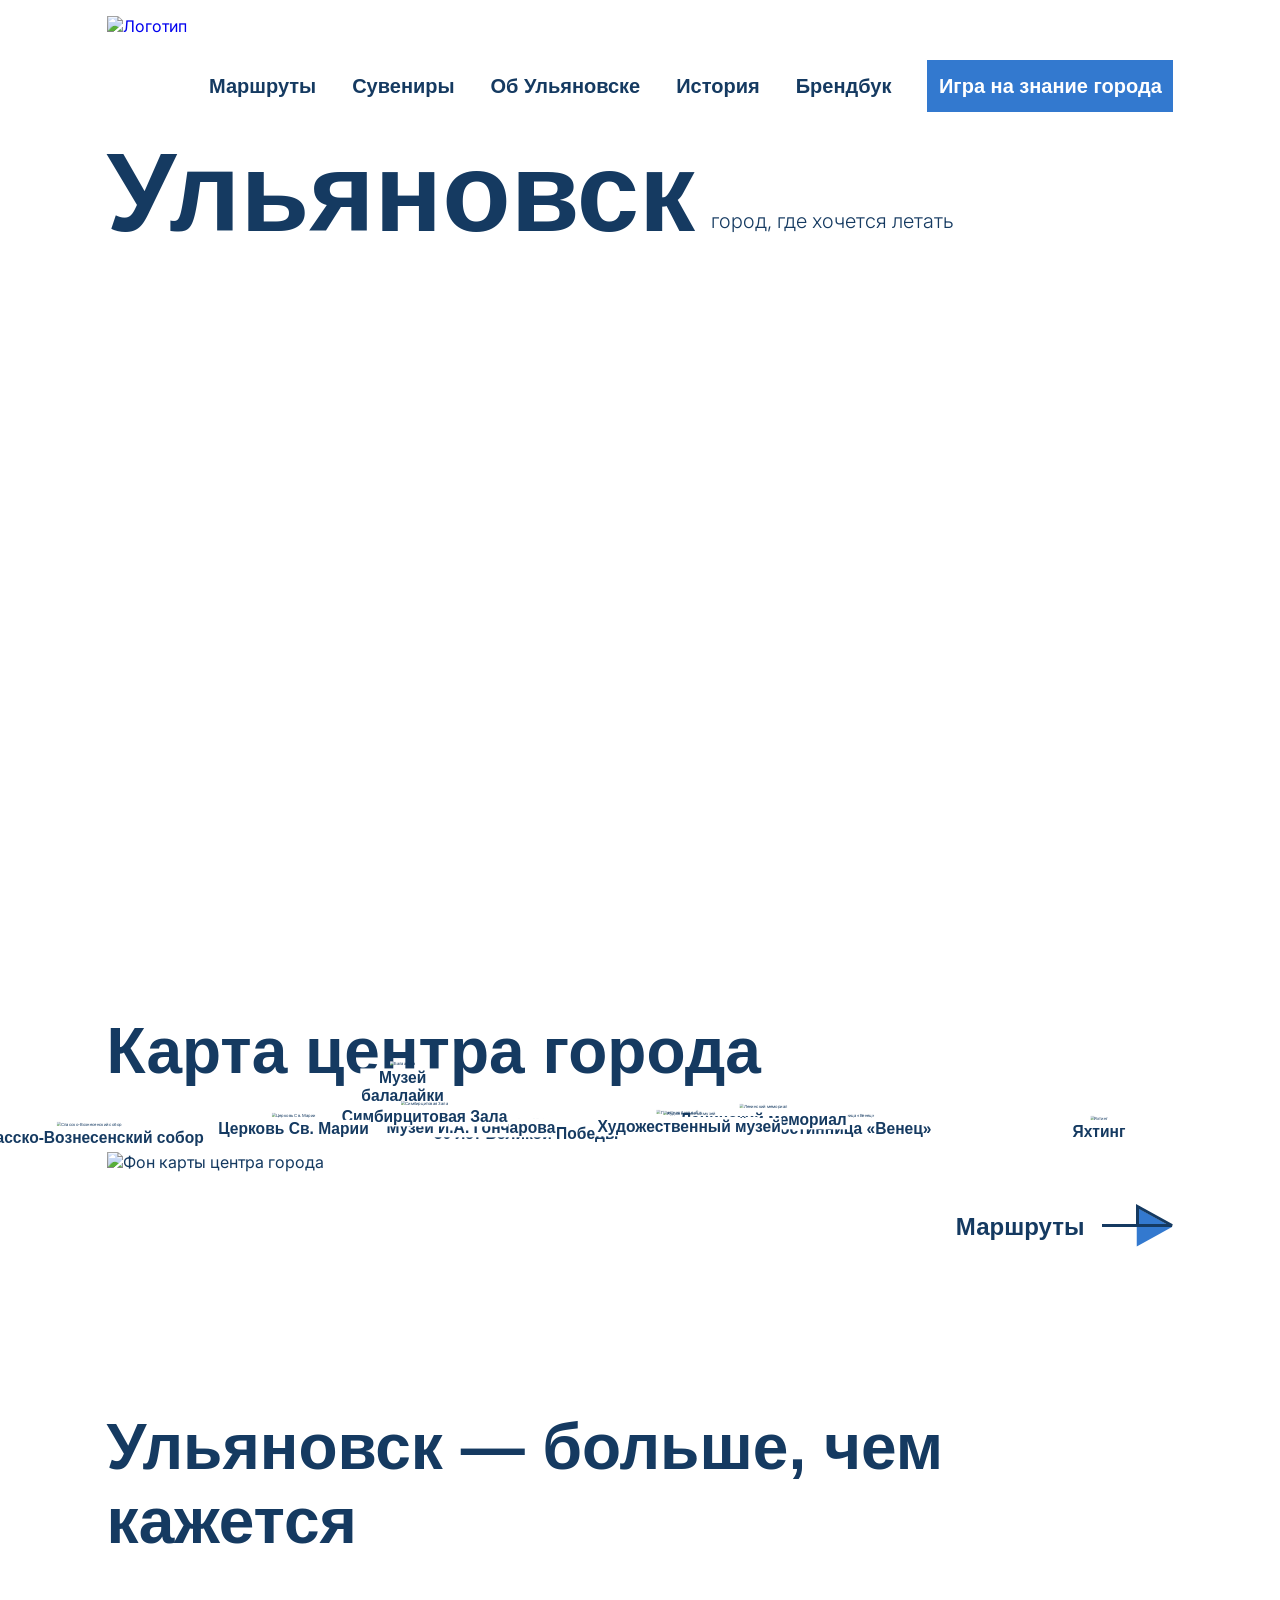
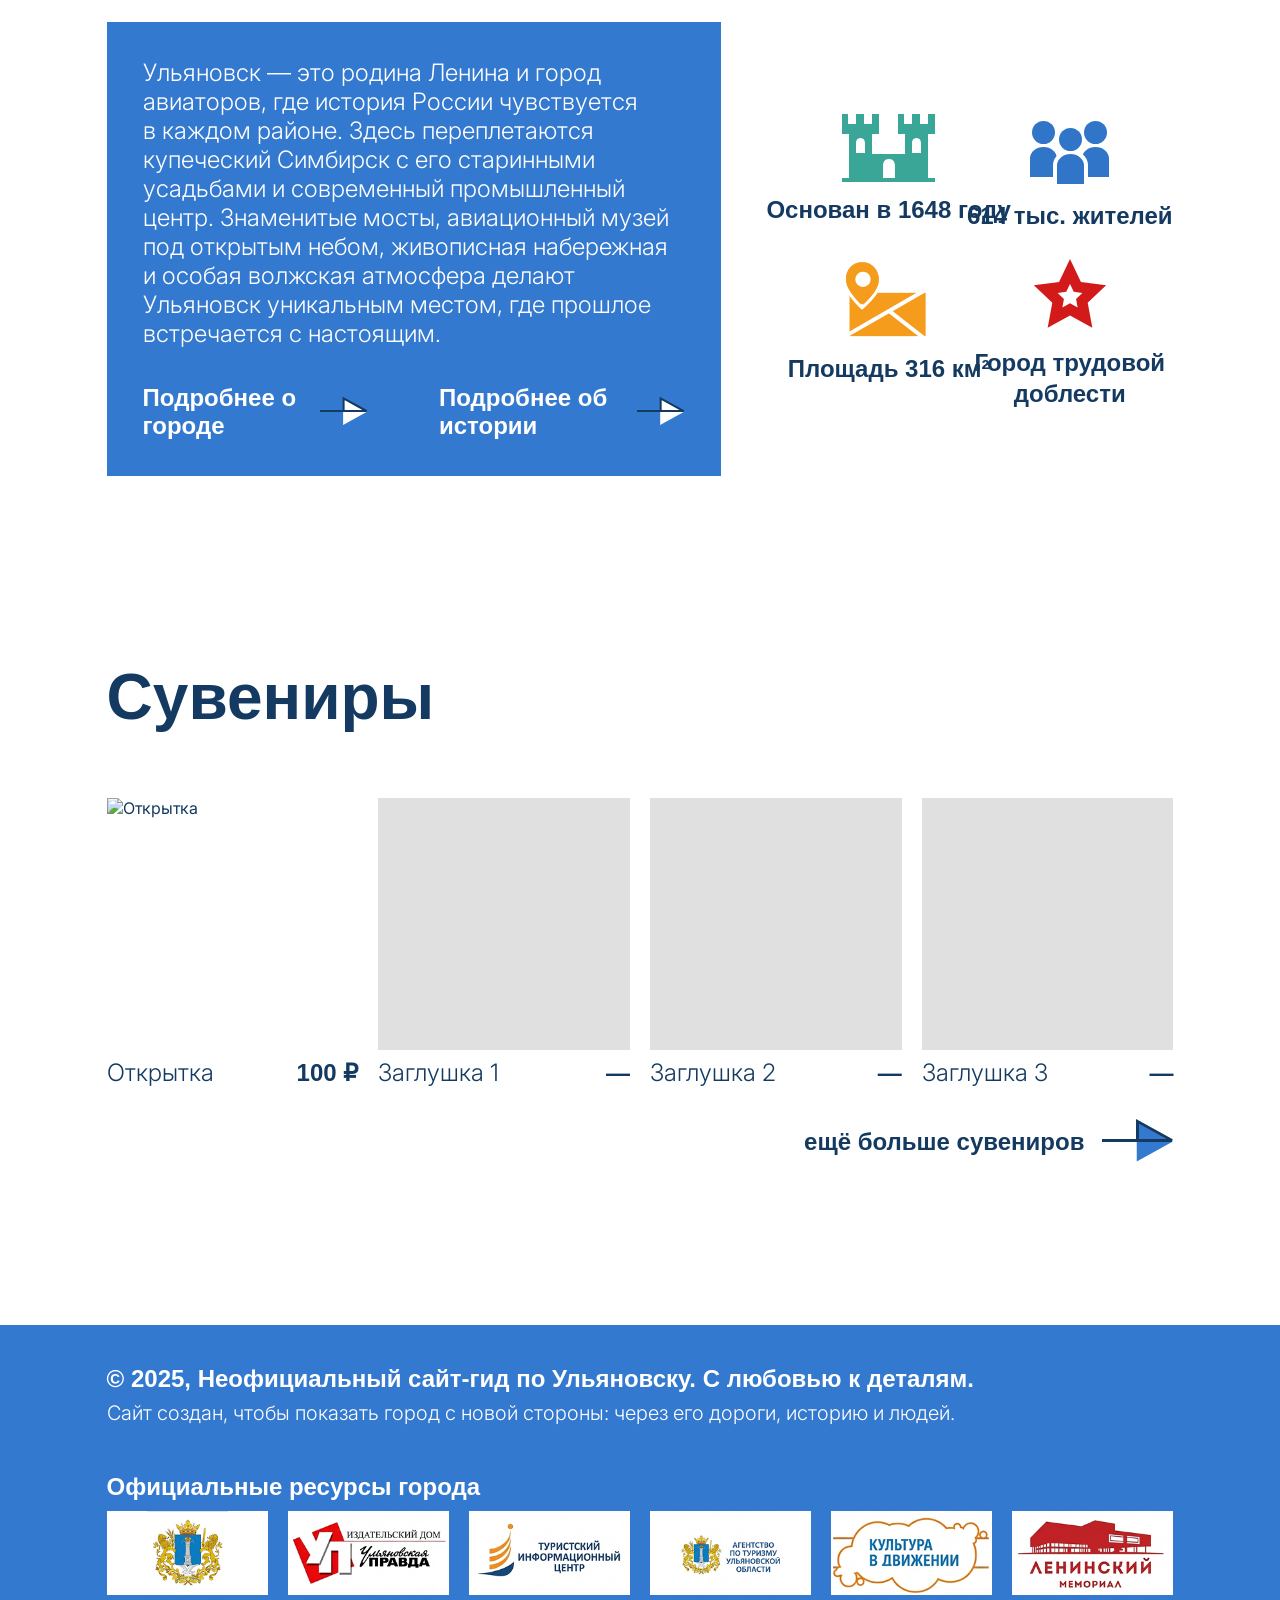
==== index.html @ 69ea7c58 "Добавлена страница истории: горизонтальный скролл блоков, таймлайн, эффект заголовка на фоне фото, р" ====
<!DOCTYPE html>
<html lang="ru">
<head>
    <meta charset="UTF-8">
    <meta name="viewport" content="width=device-width, initial-scale=1.0">
    <title>Сайт</title>
    <link rel="stylesheet" href="style.css">
    <link rel="stylesheet" href="index.css">
</head>
<body>
    <div class="container">
        <header class="header">
            <div class="logo">
                <a href="index.html">
                    <img src="img/Логотип2.svg" alt="Логотип" class="logo-img">
                </a>
            </div>
            <button class="burger" aria-label="Меню">
                <span></span>
                <span></span>
                <span></span>
            </button>
            <nav class="nav">
                <div class="nav-links">
                    <a href="#" class="nav-link">Маршруты</a>
                    <a href="#" class="nav-link">Сувениры</a>
                    <a href="#" class="nav-link">Об Ульяновске</a>
                    <a href="history.html" class="nav-link">История</a>
                    <a href="#" class="nav-link">Брендбук</a>
                </div>
                <a href="#" class="nav-link nav-link--cta">Игра на знание города</a>
            </nav>
            <div class="nav-overlay"></div>
        </header>

        <main class="main">
            <section class="hero">
                <div class="hero-header">
                    <h1 class="hero-title">Ульяновск</h1>
                    <p class="hero-subtitle">город, где хочется летать</p>
                </div>
                <div class="hero-video-wrapper">
                    <video class="hero-video hero-video--desktop" autoplay loop muted playsinline preload="auto">
                        <source src="img/анимашка в начале.mp4" type="video/mp4">
                    </video>
                    <video class="hero-video hero-video--mobile" autoplay loop muted playsinline preload="auto">
                        <source src="img/вертик_анимашка в начале для телефона.mp4" type="video/mp4">
                    </video>
                </div>
            </section>

            <section class="city-map">
                <h2 class="section-title">Карта центра города</h2>
                <div class="map-container">
                    <img src="img/карта/фон карты.png" alt="Фон карты центра города" class="map-bg">
                    <div class="map-markers">
                        <div class="map-marker map-marker--30-let-pobedy" data-marker="30 лет Великой Победы">
                            <img src="img/карта/30 лет Великой Победы.png" alt="30 лет Великой Победы" class="marker-icon">
                            <span class="marker-label">30 лет Великой Победы</span>
                            <div class="marker-popup">
                                <p class="marker-popup-text">Заглушка описания — 30 лет Великой Победы</p>
                            </div>
                        </div>
                        <div class="map-marker map-marker--balalaika" data-marker="балаалйка">
                            <img src="img/карта/балаалйка.png" alt="Балаалйка" class="marker-icon">
                            <span class="marker-label">Музей<br>балалайки</span>
                            <div class="marker-popup">
                                <p class="marker-popup-text">Заглушка описания — Балаалйка</p>
                            </div>
                        </div>
                        <div class="map-marker map-marker--yahjting" data-marker="Яхтинг">
                            <img src="img/карта/Яхтинг.png" alt="Яхтинг" class="marker-icon">
                            <span class="marker-label">Яхтинг</span>
                            <div class="marker-popup">
                                <p class="marker-popup-text">Заглушка описания — Яхтинг</p>
                            </div>
                        </div>
                        <div class="map-marker map-marker--venec" data-marker="Гостинница _Венец_">
                            <img src="img/карта/Гостинница _Венец_.png" alt="Гостинница «Венец»" class="marker-icon">
                            <span class="marker-label">Гостинница «Венец»</span>
                            <div class="marker-popup">
                                <p class="marker-popup-text">Заглушка описания — Гостинница «Венец»</p>
                            </div>
                        </div>
                        <div class="map-marker map-marker--lenin" data-marker="Ленинский мемориал">
                            <img src="img/карта/Ленинский мемориал.png" alt="Ленинский мемориал" class="marker-icon">
                            <span class="marker-label">Ленинский мемориал</span>
                            <div class="marker-popup">
                                <p class="marker-popup-text">Заглушка описания — Ленинский мемориал</p>
                            </div>
                        </div>
                        <div class="map-marker map-marker--goncharov" data-marker="Музей И.А. Гончарова">
                            <img src="img/карта/Музей И.А. Гончарова.png" alt="Музей И.А. Гончарова" class="marker-icon">
                            <span class="marker-label">Музей И.А. Гончарова</span>
                            <div class="marker-popup">
                                <p class="marker-popup-text">Заглушка описания — Музей И.А. Гончарова</p>
                            </div>
                        </div>
                        <div class="map-marker map-marker--bukva-yo" data-marker="Памятник букве «Ё»">
                            <img src="img/карта/Памятник букве Ё.png" alt="Памятник букве «Ё»" class="marker-icon">
                            <span class="marker-label">Памятник букве «Ё»</span>
                            <div class="marker-popup">
                                <p class="marker-popup-text">Заглушка описания — Памятник букве «Ё»</p>
                            </div>
                        </div>
                        <div class="map-marker map-marker--simbircit" data-marker="Симбирцитовая Зала">
                            <img src="img/карта/Симбирцитовая Зала.png" alt="Симбирцитовая Зала" class="marker-icon">
                            <span class="marker-label">Симбирцитовая Зала</span>
                            <div class="marker-popup">
                                <p class="marker-popup-text">Заглушка описания — Симбирцитовая Зала</p>
                            </div>
                        </div>
                        <div class="map-marker map-marker--sobor" data-marker="Спасско_Вознесенский собор">
                            <img src="img/карта/Спасско_Вознесенский собор.png" alt="Спасско-Вознесенский собор" class="marker-icon">
                            <span class="marker-label">Спасско-Вознесенский собор</span>
                            <div class="marker-popup">
                                <p class="marker-popup-text">Заглушка описания — Спасско-Вознесенский собор</p>
                            </div>
                        </div>
                        <div class="map-marker map-marker--art-museum" data-marker="Художественный музей">
                            <img src="img/карта/Художественный музей.png" alt="Художественный музей" class="marker-icon">
                            <span class="marker-label">Художественный музей</span>
                            <div class="marker-popup">
                                <p class="marker-popup-text">Заглушка описания — Художественный музей</p>
                            </div>
                        </div>
                        <div class="map-marker map-marker--church-mary" data-marker="Церковь Св. Марии">
                            <img src="img/карта/Церковь Св. Марии.png" alt="Церковь Св. Марии" class="marker-icon">
                            <span class="marker-label">Церковь Св. Марии</span>
                            <div class="marker-popup">
                                <p class="marker-popup-text">Заглушка описания — Церковь Св. Марии</p>
                            </div>
                        </div>
                    </div>
                </div>
                <div class="city-map-more">
                    <a href="#" class="city-map-more-btn">
                        <span>Маршруты</span>
                        <svg class="arrow-icon arrow-icon--blue" width="71" height="46" viewBox="0 0 71 46" fill="none" xmlns="http://www.w3.org/2000/svg">
                            <path class="arrow-fill" d="M70 23.0386L34.75 42.5241L34.75 3.553L70 23.0386Z"/>
                            <path class="arrow-stroke" d="M0 21.5386H35.5M35.5 21.5386H70L35.5 2.53857V21.5386Z" stroke-width="3"/>
                        </svg>
                    </a>
                </div>
            </section>

            <section class="about">
                <h2 class="section-title">Ульяновск — больше, чем кажется</h2>
                <!-- Мобильная статистика — перед плашкой, 4 колонки -->
                <div class="stat-mobile">
                    <div class="stat-mobile-item">
                        <img src="img/крепость.svg" alt="Крепость" class="stat-icon">
                        <span class="stat-text">Основан в&nbsp;1648 году</span>
                    </div>
                    <div class="stat-mobile-item">
                        <img src="img/площадь.svg" alt="Площадь" class="stat-icon">
                        <span class="stat-text">Площадь 316 км²</span>
                    </div>
                    <div class="stat-mobile-item">
                        <img src="img/жители.svg" alt="Жители" class="stat-icon">
                        <span class="stat-text">614 тыс. жителей</span>
                    </div>
                    <div class="stat-mobile-item">
                        <img src="img/звезда.svg" alt="Звезда" class="stat-icon">
                        <span class="stat-text">Город трудовой<br>доблести</span>
                    </div>
                </div>
                <div class="grid">
                    <div class="about-card">
                        <p class="about-text">Ульяновск — это родина Ленина и&nbsp;город авиаторов, где история России чувствуется в&nbsp;каждом районе. Здесь переплетаются купеческий Симбирск с&nbsp;его старинными усадьбами и&nbsp;современный промышленный центр. Знаменитые мосты, авиационный музей под&nbsp;открытым небом, живописная набережная и&nbsp;особая волжская атмосфера делают Ульяновск уникальным местом, где прошлое встречается с&nbsp;настоящим.</p>
                        <div class="about-buttons">
                            <div class="about-btn-wrapper">
                                <a href="#" class="about-btn">
                                    <span>Подробнее о городе</span>
                                    <svg class="arrow-icon" width="71" height="46" viewBox="0 0 71 46" fill="none" xmlns="http://www.w3.org/2000/svg">
                                        <path class="arrow-fill" d="M70 23.0386L34.75 42.5241L34.75 3.553L70 23.0386Z" fill="white"/>
                                        <path class="arrow-stroke" d="M0 21.5386H35.5M35.5 21.5386H70L35.5 2.53857V21.5386Z" stroke="#153A61" stroke-width="3"/>
                                    </svg>
                                </a>
                            </div>
                            <div class="about-btn-wrapper">
                                <a href="#" class="about-btn">
                                    <span>Подробнее об истории</span>
                                    <svg class="arrow-icon" width="71" height="46" viewBox="0 0 71 46" fill="none" xmlns="http://www.w3.org/2000/svg">
                                        <path class="arrow-fill" d="M70 23.0386L34.75 42.5241L34.75 3.553L70 23.0386Z" fill="white"/>
                                        <path class="arrow-stroke" d="M0 21.5386H35.5M35.5 21.5386H70L35.5 2.53857V21.5386Z" stroke="#153A61" stroke-width="3"/>
                                    </svg>
                                </a>
                            </div>
                        </div>
                    </div>
                    <div class="stat-group stat-group-9">
                        <div class="stat-item">
                            <img src="img/крепость.svg" alt="Крепость" class="stat-icon">
                            <span class="stat-text">Основан в&nbsp;1648 году</span>
                        </div>
                        <div class="stat-item">
                            <img src="img/площадь.svg" alt="Площадь" class="stat-icon">
                            <span class="stat-text">Площадь 316 км²</span>
                        </div>
                    </div>
                    <div class="stat-group stat-group-11">
                        <div class="stat-item">
                            <img src="img/жители.svg" alt="Жители" class="stat-icon">
                            <span class="stat-text">614 тыс. жителей</span>
                        </div>
                        <div class="stat-item">
                            <img src="img/звезда.svg" alt="Звезда" class="stat-icon">
                            <span class="stat-text">Город трудовой<br>доблести</span>
                        </div>
                    </div>
                </div>
            </section>

            <section class="souvenirs">
                <h2 class="section-title">Сувениры</h2>
                <div class="grid">
                    <div class="souvenir-item">
                        <div class="souvenir-img-wrapper">
                            <img src="img/сувениры/открытка.png" alt="Открытка" class="souvenir-img">
                        </div>
                        <div class="souvenir-info">
                            <span class="souvenir-name">Открытка</span>
                            <span class="souvenir-price">100 ₽</span>
                        </div>
                    </div>
                    <div class="souvenir-item souvenir-placeholder">
                        <div class="souvenir-img-wrapper">
                            <div class="souvenir-img-placeholder"></div>
                        </div>
                        <div class="souvenir-info">
                            <span class="souvenir-name">Заглушка 1</span>
                            <span class="souvenir-price">—</span>
                        </div>
                    </div>
                    <div class="souvenir-item souvenir-placeholder">
                        <div class="souvenir-img-wrapper">
                            <div class="souvenir-img-placeholder"></div>
                        </div>
                        <div class="souvenir-info">
                            <span class="souvenir-name">Заглушка 2</span>
                            <span class="souvenir-price">—</span>
                        </div>
                    </div>
                    <div class="souvenir-item souvenir-placeholder">
                        <div class="souvenir-img-wrapper">
                            <div class="souvenir-img-placeholder"></div>
                        </div>
                        <div class="souvenir-info">
                            <span class="souvenir-name">Заглушка 3</span>
                            <span class="souvenir-price">—</span>
                        </div>
                    </div>
                </div>
                <div class="souvenirs-more">
                    <a href="#" class="souvenirs-more-btn">
                        <span>ещё больше сувениров</span>
                        <svg class="arrow-icon arrow-icon--blue" width="71" height="46" viewBox="0 0 71 46" fill="none" xmlns="http://www.w3.org/2000/svg">
                            <path class="arrow-fill" d="M70 23.0386L34.75 42.5241L34.75 3.553L70 23.0386Z"/>
                            <path class="arrow-stroke" d="M0 21.5386H35.5M35.5 21.5386H70L35.5 2.53857V21.5386Z" stroke-width="3"/>
                        </svg>
                    </a>
                </div>
            </section>
        </main>
    </div>

    <footer class="footer">
        <div class="container">
            <div class="footer-content">
                <p class="footer-copyright">© 2025,&nbsp;Неофициальный сайт-гид по&nbsp;Ульяновску. С&nbsp;любовью к&nbsp;деталям.</p>
                <p class="footer-description">Сайт создан, чтобы показать город с&nbsp;новой стороны: через его дороги, историю и&nbsp;людей.</p>
                <h3 class="footer-resources-title">Официальные ресурсы города</h3>
                <div class="footer-resources">
                    <div class="footer-resources-track">
                        <div class="footer-resource"><img src="img/ресурсы/Rectangle 241.png" alt="Ресурс 1"></div>
                        <div class="footer-resource"><img src="img/ресурсы/Rectangle 242.png" alt="Ресурс 2"></div>
                        <div class="footer-resource"><img src="img/ресурсы/Rectangle 243.png" alt="Ресурс 3"></div>
                        <div class="footer-resource"><img src="img/ресурсы/Rectangle 244.png" alt="Ресурс 4"></div>
                        <div class="footer-resource"><img src="img/ресурсы/Rectangle 245.png" alt="Ресурс 5"></div>
                        <div class="footer-resource"><img src="img/ресурсы/Rectangle 246.png" alt="Ресурс 6"></div>
                        <!-- Дубликаты для бесшовной петли -->
                        <div class="footer-resource"><img src="img/ресурсы/Rectangle 241.png" alt="Ресурс 1"></div>
                        <div class="footer-resource"><img src="img/ресурсы/Rectangle 242.png" alt="Ресурс 2"></div>
                        <div class="footer-resource"><img src="img/ресурсы/Rectangle 243.png" alt="Ресурс 3"></div>
                        <div class="footer-resource"><img src="img/ресурсы/Rectangle 244.png" alt="Ресурс 4"></div>
                        <div class="footer-resource"><img src="img/ресурсы/Rectangle 245.png" alt="Ресурс 5"></div>
                        <div class="footer-resource"><img src="img/ресурсы/Rectangle 246.png" alt="Ресурс 6"></div>
                    </div>
                </div>
            </div>
        </div>
    </footer>
    <script src="script.js"></script>
</div>
</body>
</html>
---- style.css ----
/* ===== ШРИФТЫ ===== */
@import url('https://fonts.googleapis.com/css2?family=Inter:wght@300;700&display=swap');

@font-face {
    font-family: 'Arsenal SC';
    src: url('fonts/ArsenalSC-Bold.woff2') format('woff2');
    font-weight: bold;
    font-style: normal;
}

/* ===== ЦВЕТА ===== */
:root {
    --color-text-primary: #153A61;
    --color-cta-bg: #3379CF;
    --color-cta-hover: #F59C1C;
}

/* ===== СБРОС И БАЗОВЫЕ СТИЛИ ===== */
* {
    margin: 0;
    padding: 0;
    box-sizing: border-box;
}

html {
    font-size: 16px;
}

body {
    font-family: 'Inter', sans-serif;
    background-color: #ffffff;
    color: var(--color-text-primary);
}

/* ===== МОДУЛЬНАЯ СЕТКА 1920px ===== */
.container {
    max-width: 1920px;
    margin: 0 auto;
    padding: 0 8.33vw;
}

/* Grid для 12 колонок */
.grid {
    display: grid;
    grid-template-columns: repeat(12, minmax(0, 1fr));
    gap: 1.25rem; /* 20px */
}

/* ===== ТИПОГРАФИКА ===== */

/* Заголовок героя: Arsenal SC Bold 128px = 8rem */
.hero-title {
    font-family: 'Arsenal SC', sans-serif;
    font-weight: bold;
    font-size: 8rem;
    line-height: auto;
}

/* Подзаголовок: Текст 2 — Inter Light 20px = 1.25rem */
.hero-subtitle {
    font-family: 'Inter', sans-serif;
    font-weight: 300;
    font-size: 1.25rem;
    line-height: auto;
    position: relative;
    top: -1.5rem;
}

/* Выделение в тексте 2: Arsenal SC Bold 20px = 1.25rem */
.highlight-2 {
    font-family: 'Arsenal SC', sans-serif;
    font-weight: bold;
    font-size: 1.25rem;
}

/* ===== ХЕДЕР ===== */
.header {
    display: flex;
    justify-content: space-between;
    align-items: flex-end;
    padding-top: 1rem;
    padding-bottom: 1rem;
    position: fixed;
    top: 0;
    left: 8.33vw;
    right: 8.33vw;
    background-color: #ffffff;
    z-index: 1000;
    transition: transform 0.4s ease;
}

.header.scrolled {
    transform: translateY(-3rem); /* при скролле — хедер подтягивается вверх */
}

.logo {
    align-self: flex-end;
    overflow: hidden;
}

.logo a {
    display: block;
    text-decoration: none;
}

.logo-img {
    height: 6rem; /* 96px */
    width: auto;
    display: block;
    transition: all 0.4s ease;
    /* Показываем весь логотип целиком */
    clip-path: inset(0 0 0 0);
    transform: translateX(0);
}

/* Скролнутое состояние — обрезаем знак (левые ~28%), текст сдвигаем влево */
.logo.scrolled .logo-img {
    clip-path: inset(0 0 0 28%);
    transform: translateX(-3.8rem); /* сдвигаем текст влево на место знака (~60px) */
    height: 6rem; /* фиксируем высоту */
}

.nav {
    display: flex;
    align-items: center;
    gap: 2.25rem;
}

.nav-links {
    display: flex;
    align-items: center;
    gap: 2.25rem;
}

.nav-link {
    font-family: 'Arsenal SC', sans-serif;
    font-weight: bold;
    font-size: 1.25rem;
    color: var(--color-text-primary);
    text-decoration: none;
    white-space: nowrap;
    transition: color 0.2s ease;
}

.nav-link:hover {
    color: var(--color-cta-bg);
}

.nav-link:active {
    color: var(--color-text-primary);
}

/* CTA кнопка "Игра на знание города" */
.nav-link--cta {
    display: inline-flex;
    align-items: center;
    justify-content: center;
    width: 15.375rem; /* 246px */
    height: 3.25rem; /* 52px */
    background-color: var(--color-cta-bg);
    color: #ffffff;
    border-radius: 0; /* Если нужны скругления — уточни */
    transition: background-color 0.2s ease, color 0.2s ease;
}

.nav-link--cta:hover {
    background-color: var(--color-cta-hover);
    color: #ffffff;
}

.nav-link--cta:active {
    background-color: var(--color-text-primary);
}

/* ===== БАЗОВЫЕ ОТСТУПЫ ===== */
.main {
    margin-top: 8rem; /* отступ чтобы контент не был под фиксированным хедером */
}

/* ===== БУРГЕР — СКРЫТ НА ДЕСКТОПЕ ===== */
.burger {
    display: none;
}

.nav-overlay {
    display: none;
}

/* ===== СТРЕЛКА (общий компонент) ===== */
.arrow-icon {
    transition: all 0.2s ease;
}

.arrow-fill {
    fill: #ffffff;
    transition: fill 0.2s ease;
}

.arrow-stroke {
    stroke: #153A61;
    transition: stroke 0.2s ease;
}

/* ===== МОБИЛЬНАЯ ВЕРСИЯ (375px) ===== */
@media (max-width: 768px) {
    /* Сетка 4 колонки: поля 1rem (16px), колонки 4.625rem (74px), gap 1rem (16px) */
    .container {
        padding: 0 1rem; /* 16px */
    }

    .grid {
        grid-template-columns: repeat(4, 4.625rem);
        gap: 1rem; /* 16px */
        justify-content: center;
    }

    /* Хедер — лого 162px + бургер, без скролл-эффекта */
    .header {
        left: 0;
        right: 0;
        padding: 0.75rem 1rem 1rem 1rem !important; /* 12px 16px 16px */
        align-items: flex-end;
    }

    .header.scrolled {
        transform: none !important;
        padding-top: 0.75rem !important;
        padding-bottom: 1rem !important;
    }

    .logo {
        flex: 0 0 auto;
    }

    .logo-img {
        height: auto;
        width: 10.125rem; /* 162px */
    }

    .logo.scrolled .logo-img {
        clip-path: none !important;
        transform: none !important;
        width: 10.125rem;
        height: auto !important;
    }

    /* Бургер-кнопка */
    .burger {
        display: flex;
        flex-direction: column;
        gap: 0.3125rem; /* 5px */
        background: none;
        border: none;
        cursor: pointer;
        padding: 0;
        z-index: 1100;
        margin-left: auto;
        margin-bottom: 1rem; /* 16px */
        width: 2.3125rem; /* 37px */
        height: 1rem; /* 16px */
        align-self: flex-end;
        justify-content: center;
    }

    .burger span {
        display: block;
        width: 100%;
        height: 0.125rem; /* 2px */
        background-color: var(--color-text-primary);
        transition: all 0.3s ease;
    }

    .burger.active span:nth-child(1) {
        transform: rotate(45deg) translate(0.3125rem, 0.3125rem);
    }

    .burger.active span:nth-child(2) {
        opacity: 0;
    }

    .burger.active span:nth-child(3) {
        transform: rotate(-45deg) translate(0.3125rem, -0.3125rem);
    }

    /* Шторка меню — полноэкранная страница */
    .nav {
        position: fixed;
        top: 0;
        left: 0;
        width: 100%;
        height: 100vh;
        background-color: #ffffff;
        flex-direction: column;
        justify-content: flex-start;
        align-items: flex-start;
        padding: 5rem 1rem 2rem 1rem; /* отступ сверху под хедер */
        gap: 0;
        transform: translateX(100%);
        transition: transform 0.3s ease;
        z-index: 1050;
        overflow-y: auto;
    }

    .nav.active {
        transform: translateX(0);
    }

    .nav-links {
        flex-direction: column;
        gap: 0;
        width: 100%;
    }

    .nav-link {
        font-family: 'Arsenal SC', sans-serif;
        font-weight: bold;
        font-size: 1.5rem; /* 24px */
        color: var(--color-text-primary);
        text-decoration: none;
        padding: 0.75rem 0; /* 12px сверху/снизу */
        border-bottom: 0.125rem solid var(--color-cta-bg); /* 2px синяя линия */
        display: block;
        width: 100%;
    }

    .nav-link:last-child {
        border-bottom: none;
    }

    .nav-link--cta {
        display: inline-flex;
        align-items: center;
        justify-content: center;
        width: auto;
        min-width: 12rem; /* 192px */
        height: 3rem; /* 48px */
        background-color: var(--color-cta-bg);
        color: #ffffff;
        border-radius: 0;
        font-family: 'Arsenal SC', sans-serif;
        font-weight: bold;
        font-size: 1rem; /* 16px */
        text-decoration: none;
        margin-top: 2rem; /* 32px */
        margin-left: auto; /* справа */
        padding: 0 1.5rem;
        transition: background-color 0.2s ease;
    }

    .nav-link--cta:hover {
        background-color: var(--color-cta-hover);
    }

    .nav-overlay {
        display: none;
        position: fixed;
        top: 0;
        left: 0;
        width: 100%;
        height: 100vh;
        background-color: rgba(21, 58, 97, 0.5);
        z-index: 1040;
    }

    .nav-overlay.active {
        display: block;
    }

    /* Основной контент — отступ побольше от меню */
    .main {
        margin-top: 7rem;
    }
}
---- index.css ----
/* ===== ГЛАВНАЯ СТРАНИЦА — index.css ===== */

/* ===== HERO СЕКЦИЯ ===== */

/* Отступ от меню до блока: 16px = 1rem + высота хедера */
.hero-title {
    font-family: 'Arsenal SC', sans-serif;
    font-weight: bold;
    font-size: 7rem;
    line-height: auto;
    color: var(--color-text-primary);
}

.hero-subtitle {
    font-family: 'Inter', sans-serif;
    font-weight: 300;
    font-size: 1.25rem;
    line-height: auto;
    position: relative;
    top: -1.5rem;
    color: var(--color-text-primary);
}

.hero-header {
    display: flex;
    align-items: flex-end;
    gap: 1rem;
}

/* Отступ от заголовка до видео: 64px = 4rem */
.hero-video-wrapper {
    margin-top: 4rem;
    width: 100%;
}

.hero-video {
    width: 100%;
    height: auto;
    display: block;
    border: none;
    outline: none;
    pointer-events: none;
}

/* ===== БЛОК "КАРТА ЦЕНТРА ГОРОДА" ===== */

/* Отступ от hero до карты: 10rem = 160px */
.city-map {
    margin-top: 10rem;
    margin-bottom: 4rem; /* 64px от заголовка до карты */
}

/* Отступ от заголовка до карты: 4rem = 64px */
.city-map .section-title {
    margin-bottom: 4rem;
}

.map-container {
    position: relative;
    width: 100%;
}

.map-bg {
    width: 100%;
    height: auto;
    display: block;
}

.map-markers {
    position: absolute;
    top: 0;
    left: 0;
    width: 100%;
    height: 100%;
}

.map-marker {
    position: absolute;
    cursor: pointer;
    display: inline-flex;
    flex-direction: column;
    align-items: center;
    transition: transform 0.2s ease;
    width: fit-content;
    transform: scale(0.35);
    z-index: 1;
}

.map-marker:hover,
.map-marker.active {
	transform: scale(0.33) translateY(-2rem);
	z-index: 100;
}

/* Адаптивный scale для маркеров */
@media (max-width: 1600px) {
    .map-marker {
        transform: scale(0.28);
    }
    .map-marker:hover,
    .map-marker.active {
        transform: scale(0.26) translateY(-2rem);
    }
}

@media (max-width: 1300px) {
    .map-marker {
        transform: scale(0.23);
    }
    .map-marker:hover,
    .map-marker.active {
        transform: scale(0.21) translateY(-2rem);
    }
}

.marker-icon {
    display: block;
    transform-origin: center bottom;
    transition: filter 0.2s ease;
}

.marker-label {
    font-family: 'Arsenal SC', sans-serif;
    font-weight: bold;
    font-size: 3.75rem; /* 60px — увеличил в 3 раза */
    color: var(--color-text-primary);
    margin-top: 0.5rem;
    text-align: center;
    white-space: nowrap;
    transition: color 0.2s ease;
    background-color: #ffffff;
    padding: 0.0625rem 0.25rem;
    border-radius: 0;
}

.map-marker:hover .marker-label {
    color: var(--color-cta-hover);
}

/* Попап при клике */
.marker-popup {
    display: none;
    position: absolute;
    top: calc(100% + 1.5rem);
    left: 50%;
    transform: translateX(-50%);
    background-color: #ffffff;
    padding: 3rem 3.75rem; /* 48px 60px — увеличил в 3 раза */
    border-radius: 0; /* без закруглений */
    box-shadow: 0 0.75rem 2.25rem rgba(21, 58, 97, 0.15);
    min-width: 37.5rem; /* 600px — увеличил в 3 раза */
    max-width: 56.25rem; /* 900px — увеличил в 3 раза */
    z-index: 999;
}

.marker-popup.active {
    display: block;
}

.marker-popup-text {
    font-family: 'Inter', sans-serif;
    font-weight: 300;
    font-size: 3.75rem; /* 60px — увеличил в 3 раза */
    color: var(--color-text-primary);
    line-height: 1.5;
    text-align: left;
}

/* ===== ИНТЕРАКТИВНАЯ КАРТА — ПОЗИЦИИ МАРКЕРОВ ===== */
/* Меняй bottom/right здесь — все маркеры в одном месте */
/* Позиции в % чтобы масштабировались вместе с картой */

.map-marker--30-let-pobedy {
    /* 30 лет Великой Победы — низ-право */
	bottom: -18%;
    right: 27%;
}

.map-marker--balalaika {
    /* Балаалйка — верх-право */
	bottom: 49%;
    right: 57%;
}

.map-marker--yahjting {
    /* Яхтинг — низ-лево */
    bottom: -8%;
    right: -3%;
}

.map-marker--venec {
    /* Гостинница «Венец» — низ-право */
	bottom: 10%;
    right: 1%;
}

.map-marker--lenin {
    /* Ленинский мемориал — верх-лево */
	bottom: 56%;
    right: 8%;
}

.map-marker--goncharov {
    /* Музей И.А. Гончарова — низ-право */
	bottom: 12%;
    right: 35%;
}

.map-marker--bukva-yo {
    /* Памятник букве «Ё» — середина */
	bottom: 22%;
    right: 18%;
}

.map-marker--simbircit {
    /* Симбирцитовая Зала — верх-право */
	bottom: 72%;
    right: 40%;
}

.map-marker--sobor {
    /* Спасско-Вознесенский собор — низ-очень право */
	bottom: -35%;
    right: 60%;
}

.map-marker--art-museum {
    /* Художественный музей — середина-лево */
    bottom: 18%;
    right: 12%;

}

.map-marker--church-mary {
    /* Церковь Св. Марии — низ-очень право */
	bottom: 8%;
    right: 55%;
}

/* Кнопка "Маршруты" справа внизу после карты */
.city-map-more {
    margin-top: 2rem; /* 32px */
    display: flex;
    justify-content: flex-end;
}

.city-map-more-btn {
    display: inline-flex;
    align-items: center;
    gap: 1.125rem; /* 18px */
    text-decoration: none;
    cursor: pointer;
}

.city-map-more-btn span {
    font-family: 'Arsenal SC', sans-serif;
    font-weight: bold;
    font-size: 1.5rem; /* 24px — Выделение 1 */
    color: var(--color-text-primary); /* тёмно-синий */
    transition: color 0.2s ease;
}

.city-map-more-btn .arrow-fill {
    fill: var(--color-cta-bg); /* синий */
    transition: fill 0.2s ease;
}

.city-map-more-btn .arrow-stroke {
    stroke: var(--color-text-primary); /* тёмно-синий */
    transition: stroke 0.2s ease;
}

/* Hover — жёлтый только треугольник */
.city-map-more-btn:hover span {
    color: var(--color-cta-hover);
}

.city-map-more-btn:hover .arrow-fill {
    fill: var(--color-cta-hover);
}

/* Active — треугольник тёмно-синий, контур жёлтый */
.city-map-more-btn:active span {
    color: var(--color-text-primary);
}

.city-map-more-btn:active .arrow-fill {
    fill: var(--color-text-primary);
}

.city-map-more-btn:active .arrow-stroke {
    stroke: var(--color-cta-hover);
}

/* Адаптация позиций маркеров для экранов меньше 1920px */
@media (max-width: 1600px) {
    .map-marker--30-let-pobedy {
        bottom: -28%;
        right: 20%;
    }
    .map-marker--balalaika {
        bottom: 39%;
        right: 50%;
    }
    .map-marker--yahjting {
        bottom: -18%;
        right: -10%;
    }
    .map-marker--venec {
        bottom: 0%;
        right: 5%;
    }
    .map-marker--lenin {
        bottom: 46%;
        right: 12%;
    }
    .map-marker--goncharov {
        bottom: 2%;
        right: 28%;
    }
    .map-marker--bukva-yo {
        bottom: 12%;
        right: 18%;
    }
    .map-marker--simbircit {
        bottom: 62%;
        right: 40%;
    }
    .map-marker--sobor {
        bottom: -45%;
        right: 55%;
    }
    .map-marker--art-museum {
        bottom: 8%;
        right: 12%;
    }
    .map-marker--church-mary {
        bottom: -2%;
        right: 48%;
    }
}

@media (max-width: 1600px) {
    .map-marker {
        transform: scale(0.26);
    }
    .map-marker:hover,
    .map-marker.active {
        transform: scale(0.24) translateY(-2rem);
    }
}

@media (max-width: 1300px) {
    .map-marker--30-let-pobedy {
        bottom: -40%;
        right: 27%;
    }
    .map-marker--balalaika {
        bottom: 25%;
        right: 57%;
    }
    .map-marker--yahjting {
        bottom: -30%;
        right: -3%;
    }
    .map-marker--venec {
        bottom: -12%;
        right: 1%;
    }
    .map-marker--lenin {
        bottom: 32%;
        right: 8%;
    }
    .map-marker--goncharov {
        bottom: -10%;
        right: 35%;
    }
    .map-marker--bukva-yo {
        bottom: 0%;
        right: 18%;
    }
    .map-marker--simbircit {
        bottom: 45%;
        right: 40%;
    }
    .map-marker--sobor {
        bottom: -60%;
        right: 60%;
    }
    .map-marker--art-museum {
        bottom: -5%;
        right: 12%;
    }
    .map-marker--church-mary {
        bottom: -15%;
        right: 55%;
    }
}

/* ===== БЛОК "ОБ УЛЬЯНОВСКЕ" ===== */

/* Расстояние от блока до блока: 160px = 10rem */
.about {
    margin-top: 10rem;
    margin-bottom: 11.5rem; /* 184px — от блока до футера */
}

/* Заголовок 2: Arsenal SC Bold 64px = 4rem */
.section-title {
    font-family: 'Arsenal SC', sans-serif;
    font-weight: bold;
    font-size: 4rem;
    line-height: auto;
    color: var(--color-text-primary);
}

/* Отступ от заголовка до плашки: 64px = 4rem */
.about-card {
    margin-top: 4rem;
    grid-column: 1 / span 7;
    background-color: var(--color-cta-bg);
    padding: 2.25rem; /* 36px */
}

/* Статистика — колонки 9 и 11 */
.stat-group {
    margin-top: 4rem;
    display: flex;
    flex-direction: column;
    gap: 1.75rem; /* 28px */
    width: 7.1875rem; /* 115px — ширина одной колонки */
    align-items: center;
    align-self: center;
}

.stat-group-9 { grid-column: 9; }
.stat-group-11 {
    grid-column: 11;
    margin-top: 6rem; /* побольше отступ сверху */
}

.stat-item {
    display: flex;
    flex-direction: column;
    align-items: center;
    text-align: center;
    gap: 0.75rem;
    transition: transform 0.2s ease;
    cursor: default;
}

.stat-item:hover {
    transform: translateY(-0.25rem); /* 4px — чуть поднимается */
}

.stat-icon {
    width: auto;
    height: auto;
}

.stat-text {
    font-family: 'Arsenal SC', sans-serif;
    font-weight: bold;
    font-size: 1.5rem;
    color: var(--color-text-primary);
    line-height: 1.3;
    white-space: nowrap;
}

/* Текст 1: Inter Light 24px = 1.5rem, белый */
.about-text {
    font-family: 'Inter', sans-serif;
    font-weight: 300;
    font-size: 1.5rem;
    line-height: auto;
    color: #ffffff;
}

/* Кнопки в синем блоке */
.about-buttons {
    margin-top: 2.25rem; /* 36px */
    display: flex;
    flex-direction: row;
    gap: 4.5rem; /* 72px */
}

.about-btn-wrapper {
    display: flex;
    align-items: center; /* выровнять по высоте по центру */
}

.about-btn {
    display: inline-flex;
    align-items: center;
    gap: 1rem; /* 16px между текстом и стрелкой */
    text-decoration: none;
    cursor: pointer;
}

.about-btn span {
    font-family: 'Arsenal SC', sans-serif;
    font-weight: bold;
    font-size: 1.5rem; /* 24px — Выделение в тексте 1 */
    color: #ffffff;
    transition: color 0.2s ease;
}

/* Hover — жёлтый */
.about-btn:hover span {
    color: var(--color-cta-hover);
}

.about-btn:hover .arrow-fill {
    fill: var(--color-cta-hover);
}

/* Active — тёмно-синий */
.about-btn:active span {
    color: var(--color-text-primary);
}

.about-btn:active .arrow-fill {
    fill: var(--color-text-primary);
}

.about-btn:active .arrow-stroke {
    stroke: #ffffff;
}

/* ===== БЛОК "СУВЕНИРЫ" ===== */

/* Отступ от блока до блока: 160px = 10rem */
.souvenirs {
    margin-top: 10rem;
    margin-bottom: 10rem;
}

/* Отступ от заголовка до элементов: 64px = 4rem */
.souvenirs .section-title {
    margin-bottom: 4rem;
}

.souvenir-item {
    grid-column: span 3;
    display: flex;
    flex-direction: column;
}

.souvenir-img-wrapper {
    width: 100%;
    aspect-ratio: 1 / 1;
    overflow: hidden;
}

.souvenir-img {
    width: 100%;
    height: 100%;
    object-fit: cover;
    display: block;
    transition: transform 0.3s ease;
}

.souvenir-item:hover .souvenir-img {
    transform: scale(1.1);
}

.souvenir-img-placeholder {
    width: 100%;
    aspect-ratio: 1 / 1;
    background-color: #e0e0e0;
    display: block;
    transition: transform 0.3s ease;
}

.souvenir-item:hover .souvenir-img-placeholder {
    transform: scale(1.1);
}

/* Отступ от картинки до инфо-блока: 8px = 0.5rem */
.souvenir-info {
    margin-top: 0.5rem;
    display: flex;
    justify-content: space-between;
    align-items: center;
}

/* Текст 1: Inter Light 24px = 1.5rem */
.souvenir-name {
    font-family: 'Inter', sans-serif;
    font-weight: 300;
    font-size: 1.5rem;
    color: var(--color-text-primary);
}

/* Выделение в тексте 1: Arsenal SC Bold 24px = 1.5rem */
.souvenir-price {
    font-family: 'Arsenal SC', sans-serif;
    font-weight: bold;
    font-size: 1.5rem;
    color: var(--color-text-primary);
}

/* Кнопка "ещё больше сувениров" */
.souvenirs-more {
    margin-top: 2rem; /* 32px */
    display: flex;
    justify-content: flex-end;
}

.souvenirs-more-btn {
    display: inline-flex;
    align-items: center;
    gap: 1.125rem; /* 18px */
    text-decoration: none;
    cursor: pointer;
}

.souvenirs-more-btn span {
    font-family: 'Arsenal SC', sans-serif;
    font-weight: bold;
    font-size: 1.5rem; /* 24px — Выделение 1 */
    color: var(--color-text-primary); /* тёмно-синий */
    transition: color 0.2s ease;
}

.souvenirs-more-btn .arrow-fill {
    fill: var(--color-cta-bg); /* синий */
    transition: fill 0.2s ease;
}

.souvenirs-more-btn .arrow-stroke {
    stroke: var(--color-text-primary); /* тёмно-синий */
    transition: stroke 0.2s ease;
}

/* Hover — жёлтый только треугольник */
.souvenirs-more-btn:hover span {
    color: var(--color-cta-hover);
}

.souvenirs-more-btn:hover .arrow-fill {
    fill: var(--color-cta-hover);
}

/* stroke при hover НЕ меняется — остаётся тёмно-синим */

/* Active — треугольник тёмно-синий, контур жёлтый */
.souvenirs-more-btn:active span {
    color: var(--color-text-primary);
}

.souvenirs-more-btn:active .arrow-fill {
    fill: var(--color-text-primary);
}

.souvenirs-more-btn:active .arrow-stroke {
    stroke: var(--color-cta-hover);
}

/* ===== ФУТЕР ===== */
.footer {
    background-color: var(--color-cta-bg);
    padding: 2.5rem 0; /* 40px */
    width: 100%;
}

.footer-content {
    color: #ffffff;
}

.footer-copyright {
    font-family: 'Arsenal SC', sans-serif;
    font-weight: bold;
    font-size: 1.5rem;
    color: #ffffff;
}

.footer-description {
    font-family: 'Inter', sans-serif;
    font-weight: 300;
    font-size: 1.25rem;
    color: #ffffff;
    margin-top: 0.5rem;
}

.footer-resources-title {
    font-family: 'Arsenal SC', sans-serif;
    font-weight: bold;
    font-size: 1.5rem;
    color: #ffffff;
    margin-top: 3rem; /* 48px */
}

.footer-resources {
    margin-top: 0.625rem; /* 10px */
    margin-bottom: 3.75rem; /* 60px */
}

.footer-resources-track {
    display: grid;
    grid-template-columns: repeat(12, minmax(0, 1fr));
    gap: 1.25rem; /* 20px */
}

.footer-resource {
    grid-column: span 2;
    overflow: hidden;
}

/* Скрываем дубликаты ресурсов на десктопе */
.footer-resource:nth-child(n+7) {
    display: none;
}

.footer-resource img {
    width: 100%;
    height: auto;
    display: block;
    transition: transform 0.3s ease;
}

.footer-resource:hover img {
    transform: scale(1.1);
}

/* На десктопе скрываем мобильное видео и мобильную статистику */
@media (min-width: 769px) {
    .hero-video--mobile {
        display: none !important;
    }
    .stat-mobile {
        display: none;
    }
}

/* ===== МОБИЛЬНАЯ ВЕРСИЯ — ГЛАВНАЯ ===== */
@media (max-width: 768px) {
    /* Hero — заголовок 48px, line-height 48px, подзаголовок со 2-й колонки */
    .hero-header {
        flex-direction: column;
        align-items: flex-start;
        gap: 0.25rem; /* 4px */
    }

    .hero-title {
        font-size: 3rem; /* 48px */
        line-height: 3rem; /* 48px */
    }

    .hero-subtitle {
        font-size: 1rem; /* 16px */
        top: 0;
        margin-left: 5.625rem; /* 90px — начало со 2-й колонки (16px поле + 74px колонка) */
    }

    /* Видео — вертикальное для мобилки */
    .hero-video--desktop {
        display: none;
    }

    .hero-video--mobile {
        display: block;
        width: 100%;
        height: auto;
    }

    .hero-video-wrapper {
        margin-top: 2rem; /* 32px */
    }

    /* Заголовки секций */
    .section-title {
        font-size: 2rem; /* 32px */
    }

    /* Карта — горизонтальный скролл внутри контейнера */
    .city-map {
        margin-top: 4rem; /* 64px */
        margin-bottom: 2rem;
    }

    .city-map .section-title {
        margin-bottom: 2rem; /* 32px */
    }

    .map-container {
        width: 100%;
        height: 30rem; /* 480px */
        overflow-x: auto;
        overflow-y: hidden;
        position: relative;
        -webkit-overflow-scrolling: touch;
    }

    /* Стилизация скроллбара */
    .map-container::-webkit-scrollbar {
        height: 0.25rem; /* 4px */
    }

    .map-container::-webkit-scrollbar-track {
        background: #e0e0e0;
    }

    .map-container::-webkit-scrollbar-thumb {
        background: var(--color-cta-bg);
    }

    .map-bg {
        width: auto;
        height: 100%;
        min-width: 300%; /* шире контейнера для скролла */
        display: block;
    }

    .map-markers {
        position: absolute;
        top: 0;
        left: 0;
        width: 300%; /* как у .map-bg */
        height: 100%;
    }

    .map-marker {
        transform: scale(0.22);
    }

    .map-marker:hover,
    .map-marker.active {
        transform: scale(0.2) translateY(-1rem);
    }

    /* Мобильные позиции маркеров — все за пределами видимой зоны справа, появляются при скролле */
    .map-marker--30-let-pobedy {
        bottom: 30%;
        right: -115%;
    }
    .map-marker--balalaika {
        bottom: 30%;
        right: -85%;
    }
    .map-marker--yahjting {
        bottom: 30%;
        right: -120%;
    }
    .map-marker--venec {
        bottom: 30%;
        right: -105%;
    }
    .map-marker--lenin {
        bottom: 30%;
        right: -112%;
    }
    .map-marker--goncharov {
        bottom: 30%;
        right: -95%;
    }
    .map-marker--bukva-yo {
        bottom: 30%;
        right: -102%;
    }
    .map-marker--simbircit {
        bottom: 30%;
        right: -80%;
    }
    .map-marker--sobor {
        bottom: 30%;
        right: -75%;
    }
    .map-marker--art-museum {
        bottom: 30%;
        right: -110%;
    }
    .map-marker--church-mary {
        bottom: 30%;
        right: -90%;
    }

    .marker-label {
        font-size: 2.5rem; /* 40px */
    }

    .marker-popup {
        min-width: 15rem; /* 240px */
        max-width: 18rem; /* 288px */
        padding: 1.5rem 2rem;
    }

    .marker-popup-text {
        font-size: 1rem; /* 16px */
    }

    .city-map-more {
        margin-top: 2rem; /* 32px */
    }

    .city-map-more-btn span {
        font-size: 1.25rem; /* 20px */
    }

    /* Мобильная статистика — 4 колонки перед плашкой */
    .stat-mobile {
        display: grid;
        grid-template-columns: repeat(4, 4.625rem);
        gap: 1rem; /* 16px */
        justify-content: center;
        margin-bottom: 1rem; /* 16px — внешний отступ до плашки */
    }

    .stat-mobile-item {
        display: flex;
        flex-direction: column;
        align-items: center;
        text-align: center;
        gap: 0.5rem; /* 8px */
        width: 4.125rem; /* 66px */
    }

    .stat-mobile-item .stat-icon {
        width: 4.125rem; /* 66px */
        height: 4.125rem; /* 66px — фиксированная высота */
        object-fit: contain;
        display: block;
    }

    .stat-mobile-item .stat-text {
        font-family: 'Arsenal SC', sans-serif;
        font-weight: bold;
        font-size: 0.9375rem; /* 15px — выделение в тексте 2 */
        color: var(--color-text-primary);
        line-height: 1.3;
        white-space: normal;
    }

    /* О городе */
    .about {
        margin-top: 4rem; /* 64px */
        margin-bottom: 4rem;
    }

    .about .section-title {
        margin-bottom: 2rem; /* 32px */
    }

    /* Скрываем десктопную статистику на мобилке */
    .stat-group {
        display: none;
    }

    .about-card {
        grid-column: 1 / -1;
        padding: 1rem; /* 16px — внутренние отступы */
        margin: 0; /* снаружи отступов нет */
        margin-top: 0;
    }

    .about-text {
        font-size: 1rem; /* 16px */
    }

    .about-buttons {
        margin-top: 1.5rem; /* 24px */
        flex-direction: column;
        gap: 1.5rem;
    }

    .about-btn span {
        font-size: 1.25rem; /* 20px */
    }

    .stat-group {
        grid-column: 1 / -1;
        flex-direction: row;
        justify-content: space-around;
        width: 100%;
        margin-top: 2rem;
    }

    .stat-group-9,
    .stat-group-11 {
        grid-column: auto;
        margin-top: 0;
    }

    .stat-text {
        font-size: 1rem; /* 16px */
        white-space: normal;
    }

    /* Сувениры */
    .souvenirs {
        margin-top: 4rem; /* 64px */
        margin-bottom: 4rem;
    }

    .souvenirs .section-title {
        margin-bottom: 2rem; /* 32px */
    }

    .souvenir-item {
        grid-column: span 2; /* 2 из 4 колонок */
    }

    .souvenir-name,
    .souvenir-price {
        font-size: 1rem; /* 16px */
    }

    .souvenirs-more {
        margin-top: 1.5rem; /* 24px */
    }

    .souvenirs-more-btn span {
        font-size: 1.25rem; /* 20px */
    }

    /* Футер */
    .footer {
        padding: 1.5rem 0; /* 24px */
    }

    .footer-copyright {
        font-size: 1rem; /* 16px */
    }

    .footer-description {
        font-size: 0.875rem; /* 14px */
    }

    .footer-resources-title {
        font-size: 1.25rem; /* 20px */
        margin-top: 1.5rem; /* 24px */
    }

    .footer-resources {
        margin-bottom: 2rem; /* 32px */
        overflow: hidden;
    }

    /* Бегущая строка ресурсов */
    .footer-resources-track {
        display: flex;
        gap: 1rem; /* 16px */
        animation: marquee 20s linear infinite;
        width: max-content;
    }

    .footer-resources-track:hover {
        animation-play-state: paused;
    }

    @keyframes marquee {
        0% {
            transform: translateX(0);
        }
        100% {
            transform: translateX(-50%);
        }
    }

    .footer-resource {
        grid-column: auto;
        flex-shrink: 0;
        width: 10rem; /* 160px */
    }

    .footer-resource:nth-child(n+7) {
        display: block;
    }
}
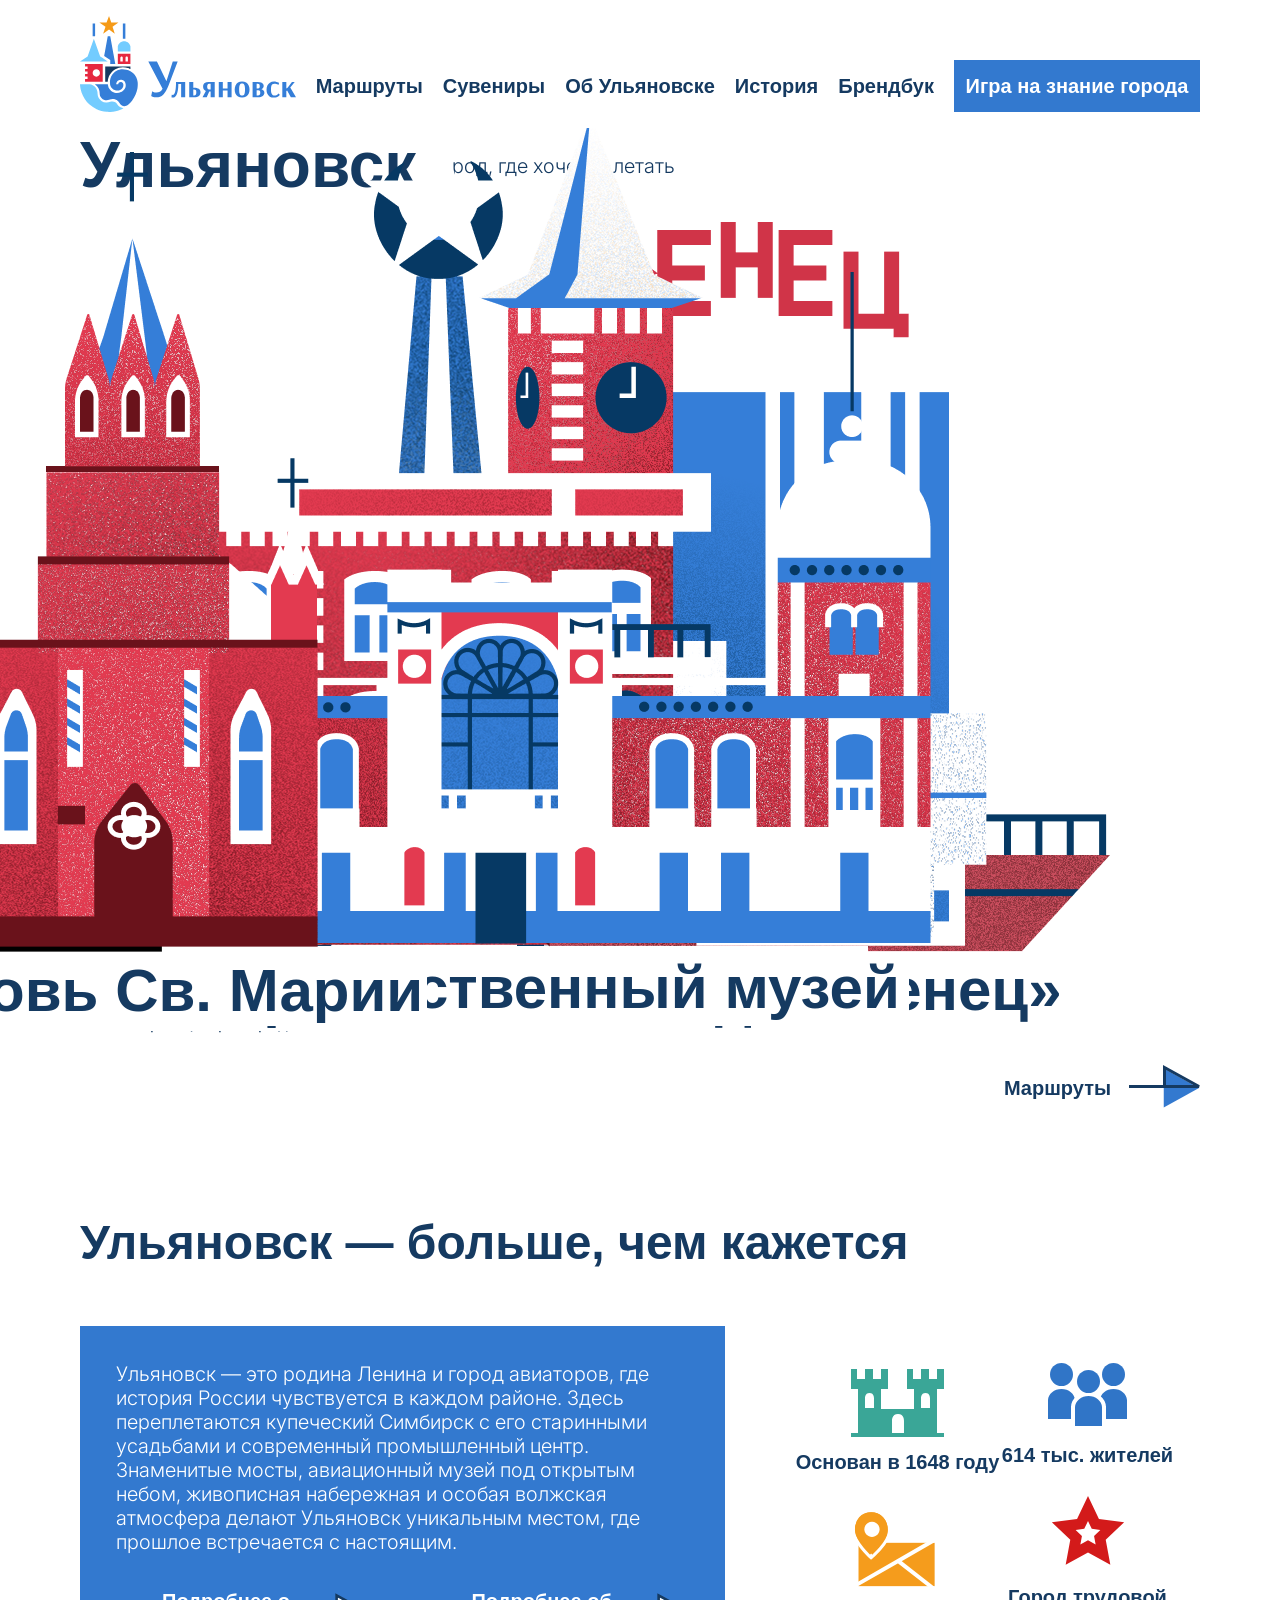
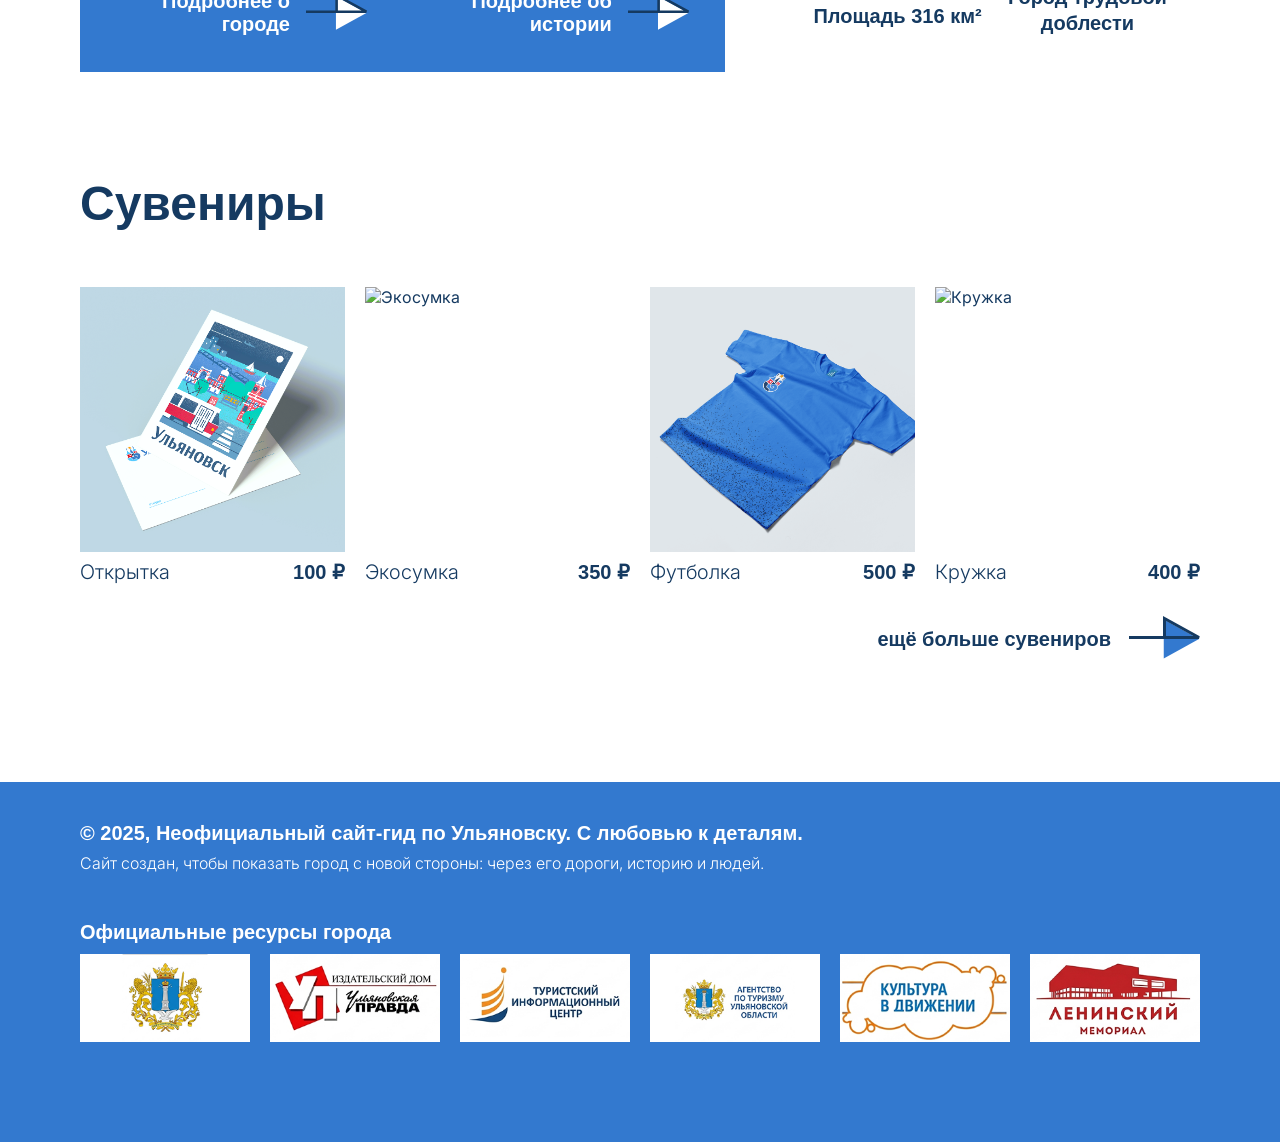
==== commit f9f03d99: "Rename all files from Cyrillic to Latin, restructure folders - HTML: маршруты->routes, сувениры->sou" ====
--- a/index.html
+++ b/index.html
@@ -1,18 +1,18 @@
-<!DOCTYPE html>
+﻿<!DOCTYPE html>
 <html lang="ru">
 <head>
     <meta charset="UTF-8">
     <meta name="viewport" content="width=device-width, initial-scale=1.0">
     <title>Сайт</title>
-    <link rel="stylesheet" href="style.css">
-    <link rel="stylesheet" href="index.css">
+    <link rel="stylesheet" href="css/style.css">
+    <link rel="stylesheet" href="css/index.css">
 </head>
 <body>
     <div class="container">
         <header class="header">
             <div class="logo">
                 <a href="index.html">
-                    <img src="img/Логотип2.svg" alt="Логотип" class="logo-img">
+                    <img src="img/logo2.svg" alt="Логотип" class="logo-img">
                 </a>
             </div>
             <button class="burger" aria-label="Меню">
@@ -22,13 +22,13 @@
             </button>
             <nav class="nav">
                 <div class="nav-links">
-                    <a href="#" class="nav-link">Маршруты</a>
-                    <a href="#" class="nav-link">Сувениры</a>
-                    <a href="#" class="nav-link">Об Ульяновске</a>
+                    <a href="routes.html" class="nav-link">Маршруты</a>
+                    <a href="souvenirs.html" class="nav-link">Сувениры</a>
+                    <a href="about.html" class="nav-link">Об Ульяновске</a>
                     <a href="history.html" class="nav-link">История</a>
                     <a href="#" class="nav-link">Брендбук</a>
                 </div>
-                <a href="#" class="nav-link nav-link--cta">Игра на знание города</a>
+                <a href="game.html" class="nav-link nav-link--cta">Игра на знание города</a>
             </nav>
             <div class="nav-overlay"></div>
         </header>
@@ -41,10 +41,10 @@
                 </div>
                 <div class="hero-video-wrapper">
                     <video class="hero-video hero-video--desktop" autoplay loop muted playsinline preload="auto">
-                        <source src="img/анимашка в начале.mp4" type="video/mp4">
+                        <source src="img/animation-intro.mp4" type="video/mp4">
                     </video>
                     <video class="hero-video hero-video--mobile" autoplay loop muted playsinline preload="auto">
-                        <source src="img/вертик_анимашка в начале для телефона.mp4" type="video/mp4">
+                        <source src="img/animation-intro-mobile.mp4" type="video/mp4">
                     </video>
                 </div>
             </section>
@@ -52,89 +52,89 @@
             <section class="city-map">
                 <h2 class="section-title">Карта центра города</h2>
                 <div class="map-container">
-                    <img src="img/карта/фон карты.png" alt="Фон карты центра города" class="map-bg">
+                    <img src="img/map/map-background.png" alt="Фон карты центра города" class="map-bg">
                     <div class="map-markers">
                         <div class="map-marker map-marker--30-let-pobedy" data-marker="30 лет Великой Победы">
-                            <img src="img/карта/30 лет Великой Победы.png" alt="30 лет Великой Победы" class="marker-icon">
+                            <img src="img/map/great-victory.png" alt="30 лет Великой Победы" class="marker-icon">
                             <span class="marker-label">30 лет Великой Победы</span>
                             <div class="marker-popup">
-                                <p class="marker-popup-text">Заглушка описания — 30 лет Великой Победы</p>
+                                <p class="marker-popup-text">Площадь с памятником штурмовику Ил-2, выпускавшемуся в Ульяновске в годы Великой Отечественной войны. Символ трудового и воинского подвига горожан.</p>
                             </div>
                         </div>
                         <div class="map-marker map-marker--balalaika" data-marker="балаалйка">
-                            <img src="img/карта/балаалйка.png" alt="Балаалйка" class="marker-icon">
+                            <img src="img/map/balalaika.png" alt="Балаалйка" class="marker-icon">
                             <span class="marker-label">Музей<br>балалайки</span>
                             <div class="marker-popup">
-                                <p class="marker-popup-text">Заглушка описания — Балаалйка</p>
+                                <p class="marker-popup-text">Единственный в России музей балалайки, открытый в 2008 году. Коллекция из более 100 инструментов охватывает историю народного инструмента с XVII века до наших дней.</p>
                             </div>
                         </div>
                         <div class="map-marker map-marker--yahjting" data-marker="Яхтинг">
-                            <img src="img/карта/Яхтинг.png" alt="Яхтинг" class="marker-icon">
+                            <img src="img/map/yachting.png" alt="Яхтинг" class="marker-icon">
                             <span class="marker-label">Яхтинг</span>
                             <div class="marker-popup">
-                                <p class="marker-popup-text">Заглушка описания — Яхтинг</p>
+                                <p class="marker-popup-text">Волжский яхт-клуб у подножия берегового склона — место городского досуга и водного спорта. Отсюда открывается живописный вид на Императорский мост.</p>
                             </div>
                         </div>
                         <div class="map-marker map-marker--venec" data-marker="Гостинница _Венец_">
-                            <img src="img/карта/Гостинница _Венец_.png" alt="Гостинница «Венец»" class="marker-icon">
+                            <img src="img/map/venets-hotel.png" alt="Гостинница «Венец»" class="marker-icon">
                             <span class="marker-label">Гостинница «Венец»</span>
                             <div class="marker-popup">
-                                <p class="marker-popup-text">Заглушка описания — Гостинница «Венец»</p>
+                                <p class="marker-popup-text">Высотная гостиница 1970 года постройки на берегу Волги. С видовой площадки открывается панорама реки и двух мостов — Президентского и Императорского.</p>
                             </div>
                         </div>
                         <div class="map-marker map-marker--lenin" data-marker="Ленинский мемориал">
-                            <img src="img/карта/Ленинский мемориал.png" alt="Ленинский мемориал" class="marker-icon">
+                            <img src="img/map/leninsky-memorial.png" alt="Ленинский мемориал" class="marker-icon">
                             <span class="marker-label">Ленинский мемориал</span>
                             <div class="marker-popup">
-                                <p class="marker-popup-text">Заглушка описания — Ленинский мемориал</p>
+                                <p class="marker-popup-text">Монументальный комплекс, открытый в 1970 году к 100-летию В.И. Ленина. Включает музей и дом-музей семьи Ульяновых — выдающийся образец советской монументальной архитектуры.</p>
                             </div>
                         </div>
                         <div class="map-marker map-marker--goncharov" data-marker="Музей И.А. Гончарова">
-                            <img src="img/карта/Музей И.А. Гончарова.png" alt="Музей И.А. Гончарова" class="marker-icon">
+                            <img src="img/map/goncharov-museum.png" alt="Музей И.А. Гончарова" class="marker-icon">
                             <span class="marker-label">Музей И.А. Гончарова</span>
                             <div class="marker-popup">
-                                <p class="marker-popup-text">Заглушка описания — Музей И.А. Гончарова</p>
+                                <p class="marker-popup-text">Каменное здание конца XVIII века, где родился писатель Иван Гончаров в 1812 году. С 1982 года здесь расположен его историко-мемориальный музей, объект культурного наследия федерального значения.</p>
                             </div>
                         </div>
                         <div class="map-marker map-marker--bukva-yo" data-marker="Памятник букве «Ё»">
-                            <img src="img/карта/Памятник букве Ё.png" alt="Памятник букве «Ё»" class="marker-icon">
+                            <img src="img/map/yo-monument.png" alt="Памятник букве «Ё»" class="marker-icon">
                             <span class="marker-label">Памятник букве «Ё»</span>
                             <div class="marker-popup">
-                                <p class="marker-popup-text">Заглушка описания — Памятник букве «Ё»</p>
+                                <p class="marker-popup-text">Единственный в мире памятник букве алфавита, установленный в 2005 году. Буква «Ё» была введена в литературный оборот симбирским историком Николаем Карамзиным в 1797 году.</p>
                             </div>
                         </div>
                         <div class="map-marker map-marker--simbircit" data-marker="Симбирцитовая Зала">
-                            <img src="img/карта/Симбирцитовая Зала.png" alt="Симбирцитовая Зала" class="marker-icon">
+                            <img src="img/map/simbirtsit-hall.png" alt="Симбирцитовая Зала" class="marker-icon">
                             <span class="marker-label">Симбирцитовая Зала</span>
                             <div class="marker-popup">
-                                <p class="marker-popup-text">Заглушка описания — Симбирцитовая Зала</p>
+                                <p class="marker-popup-text">Единственный в мире музей симбирцита — уникального природного минерала, добываемого только в Ульяновской области. В экспозиции — украшения, изделия и геологическая история Поволжья.</p>
                             </div>
                         </div>
                         <div class="map-marker map-marker--sobor" data-marker="Спасско_Вознесенский собор">
-                            <img src="img/карта/Спасско_Вознесенский собор.png" alt="Спасско-Вознесенский собор" class="marker-icon">
+                            <img src="img/map/spassky-cathedral.png" alt="Спасско-Вознесенский собор" class="marker-icon">
                             <span class="marker-label">Спасско-Вознесенский собор</span>
                             <div class="marker-popup">
-                                <p class="marker-popup-text">Заглушка описания — Спасско-Вознесенский собор</p>
+                                <p class="marker-popup-text">Кафедральный собор Ульяновской митрополии, возведённый в 1841 году в стиле позднего классицизма. После советского периода возвращён Церкви и полностью восстановлен.</p>
                             </div>
                         </div>
                         <div class="map-marker map-marker--art-museum" data-marker="Художественный музей">
-                            <img src="img/карта/Художественный музей.png" alt="Художественный музей" class="marker-icon">
+                            <img src="img/map/art-museum.png" alt="Художественный музей" class="marker-icon">
                             <span class="marker-label">Художественный музей</span>
                             <div class="marker-popup">
-                                <p class="marker-popup-text">Заглушка описания — Художественный музей</p>
+                                <p class="marker-popup-text">Ульяновский областной художественный музей, основанный в 1895 году. Хранит более 12 000 произведений русского и западноевропейского искусства XVII–XX веков.</p>
                             </div>
                         </div>
                         <div class="map-marker map-marker--church-mary" data-marker="Церковь Св. Марии">
-                            <img src="img/карта/Церковь Св. Марии.png" alt="Церковь Св. Марии" class="marker-icon">
+                            <img src="img/map/st-mary-church.png" alt="Церковь Св. Марии" class="marker-icon">
                             <span class="marker-label">Церковь Св. Марии</span>
                             <div class="marker-popup">
-                                <p class="marker-popup-text">Заглушка описания — Церковь Св. Марии</p>
+                                <p class="marker-popup-text">Католический храм, построенный в 1894 году для польской и немецкой общин Симбирска. Один из немногих сохранившихся действующих католических приходов Поволжья.</p>
                             </div>
                         </div>
                     </div>
                 </div>
                 <div class="city-map-more">
-                    <a href="#" class="city-map-more-btn">
+                    <a href="routes.html" class="city-map-more-btn">
                         <span>Маршруты</span>
                         <svg class="arrow-icon arrow-icon--blue" width="71" height="46" viewBox="0 0 71 46" fill="none" xmlns="http://www.w3.org/2000/svg">
                             <path class="arrow-fill" d="M70 23.0386L34.75 42.5241L34.75 3.553L70 23.0386Z"/>
@@ -149,19 +149,19 @@
                 <!-- Мобильная статистика — перед плашкой, 4 колонки -->
                 <div class="stat-mobile">
                     <div class="stat-mobile-item">
-                        <img src="img/крепость.svg" alt="Крепость" class="stat-icon">
+                        <img src="img/fortress.svg" alt="Крепость" class="stat-icon">
                         <span class="stat-text">Основан в&nbsp;1648 году</span>
                     </div>
                     <div class="stat-mobile-item">
-                        <img src="img/площадь.svg" alt="Площадь" class="stat-icon">
+                        <img src="img/area.svg" alt="Площадь" class="stat-icon">
                         <span class="stat-text">Площадь 316 км²</span>
                     </div>
                     <div class="stat-mobile-item">
-                        <img src="img/жители.svg" alt="Жители" class="stat-icon">
+                        <img src="img/residents.svg" alt="Жители" class="stat-icon">
                         <span class="stat-text">614 тыс. жителей</span>
                     </div>
                     <div class="stat-mobile-item">
-                        <img src="img/звезда.svg" alt="Звезда" class="stat-icon">
+                        <img src="img/star.svg" alt="Звезда" class="stat-icon">
                         <span class="stat-text">Город трудовой<br>доблести</span>
                     </div>
                 </div>
@@ -170,7 +170,7 @@
                         <p class="about-text">Ульяновск — это родина Ленина и&nbsp;город авиаторов, где история России чувствуется в&nbsp;каждом районе. Здесь переплетаются купеческий Симбирск с&nbsp;его старинными усадьбами и&nbsp;современный промышленный центр. Знаменитые мосты, авиационный музей под&nbsp;открытым небом, живописная набережная и&nbsp;особая волжская атмосфера делают Ульяновск уникальным местом, где прошлое встречается с&nbsp;настоящим.</p>
                         <div class="about-buttons">
                             <div class="about-btn-wrapper">
-                                <a href="#" class="about-btn">
+                                <a href="about.html" class="about-btn">
                                     <span>Подробнее о городе</span>
                                     <svg class="arrow-icon" width="71" height="46" viewBox="0 0 71 46" fill="none" xmlns="http://www.w3.org/2000/svg">
                                         <path class="arrow-fill" d="M70 23.0386L34.75 42.5241L34.75 3.553L70 23.0386Z" fill="white"/>
@@ -179,7 +179,7 @@
                                 </a>
                             </div>
                             <div class="about-btn-wrapper">
-                                <a href="#" class="about-btn">
+                                <a href="history.html" class="about-btn">
                                     <span>Подробнее об истории</span>
                                     <svg class="arrow-icon" width="71" height="46" viewBox="0 0 71 46" fill="none" xmlns="http://www.w3.org/2000/svg">
                                         <path class="arrow-fill" d="M70 23.0386L34.75 42.5241L34.75 3.553L70 23.0386Z" fill="white"/>
@@ -191,21 +191,21 @@
                     </div>
                     <div class="stat-group stat-group-9">
                         <div class="stat-item">
-                            <img src="img/крепость.svg" alt="Крепость" class="stat-icon">
+                            <img src="img/fortress.svg" alt="Крепость" class="stat-icon">
                             <span class="stat-text">Основан в&nbsp;1648 году</span>
                         </div>
                         <div class="stat-item">
-                            <img src="img/площадь.svg" alt="Площадь" class="stat-icon">
+                            <img src="img/area.svg" alt="Площадь" class="stat-icon">
                             <span class="stat-text">Площадь 316 км²</span>
                         </div>
                     </div>
                     <div class="stat-group stat-group-11">
                         <div class="stat-item">
-                            <img src="img/жители.svg" alt="Жители" class="stat-icon">
+                            <img src="img/residents.svg" alt="Жители" class="stat-icon">
                             <span class="stat-text">614 тыс. жителей</span>
                         </div>
                         <div class="stat-item">
-                            <img src="img/звезда.svg" alt="Звезда" class="stat-icon">
+                            <img src="img/star.svg" alt="Звезда" class="stat-icon">
                             <span class="stat-text">Город трудовой<br>доблести</span>
                         </div>
                     </div>
@@ -217,43 +217,43 @@
                 <div class="grid">
                     <div class="souvenir-item">
                         <div class="souvenir-img-wrapper">
-                            <img src="img/сувениры/открытка.png" alt="Открытка" class="souvenir-img">
+                            <img src="img/souvenirs/postcard.png" alt="Открытка" class="souvenir-img">
                         </div>
                         <div class="souvenir-info">
                             <span class="souvenir-name">Открытка</span>
                             <span class="souvenir-price">100 ₽</span>
                         </div>
                     </div>
-                    <div class="souvenir-item souvenir-placeholder">
+                    <div class="souvenir-item">
                         <div class="souvenir-img-wrapper">
-                            <div class="souvenir-img-placeholder"></div>
+                            <img src="img/souvenirs/ecobag.png" alt="Экосумка" class="souvenir-img">
                         </div>
                         <div class="souvenir-info">
-                            <span class="souvenir-name">Заглушка 1</span>
-                            <span class="souvenir-price">—</span>
-                        </div>
-                    </div>
-                    <div class="souvenir-item souvenir-placeholder">
+                            <span class="souvenir-name">Экосумка</span>
+                            <span class="souvenir-price">350 ₽</span>
+                        </div>
+                    </div>
+                    <div class="souvenir-item">
                         <div class="souvenir-img-wrapper">
-                            <div class="souvenir-img-placeholder"></div>
+                            <img src="img/souvenirs/tshirt.png" alt="Футболка" class="souvenir-img">
                         </div>
                         <div class="souvenir-info">
-                            <span class="souvenir-name">Заглушка 2</span>
-                            <span class="souvenir-price">—</span>
-                        </div>
-                    </div>
-                    <div class="souvenir-item souvenir-placeholder">
+                            <span class="souvenir-name">Футболка</span>
+                            <span class="souvenir-price">500 ₽</span>
+                        </div>
+                    </div>
+                    <div class="souvenir-item">
                         <div class="souvenir-img-wrapper">
-                            <div class="souvenir-img-placeholder"></div>
+                            <img src="img/souvenirs/mug.png" alt="Кружка" class="souvenir-img">
                         </div>
                         <div class="souvenir-info">
-                            <span class="souvenir-name">Заглушка 3</span>
-                            <span class="souvenir-price">—</span>
+                            <span class="souvenir-name">Кружка</span>
+                            <span class="souvenir-price">400 ₽</span>
                         </div>
                     </div>
                 </div>
                 <div class="souvenirs-more">
-                    <a href="#" class="souvenirs-more-btn">
+                    <a href="souvenirs.html" class="souvenirs-more-btn">
                         <span>ещё больше сувениров</span>
                         <svg class="arrow-icon arrow-icon--blue" width="71" height="46" viewBox="0 0 71 46" fill="none" xmlns="http://www.w3.org/2000/svg">
                             <path class="arrow-fill" d="M70 23.0386L34.75 42.5241L34.75 3.553L70 23.0386Z"/>
@@ -273,25 +273,31 @@
                 <h3 class="footer-resources-title">Официальные ресурсы города</h3>
                 <div class="footer-resources">
                     <div class="footer-resources-track">
-                        <div class="footer-resource"><img src="img/ресурсы/Rectangle 241.png" alt="Ресурс 1"></div>
-                        <div class="footer-resource"><img src="img/ресурсы/Rectangle 242.png" alt="Ресурс 2"></div>
-                        <div class="footer-resource"><img src="img/ресурсы/Rectangle 243.png" alt="Ресурс 3"></div>
-                        <div class="footer-resource"><img src="img/ресурсы/Rectangle 244.png" alt="Ресурс 4"></div>
-                        <div class="footer-resource"><img src="img/ресурсы/Rectangle 245.png" alt="Ресурс 5"></div>
-                        <div class="footer-resource"><img src="img/ресурсы/Rectangle 246.png" alt="Ресурс 6"></div>
+                        <div class="footer-resource"><a href="https://ulgov.gosuslugi.ru/" target="_blank" rel="noopener"><img src="img/resources/Rectangle 241.png" alt="Ресурс 1"></a></div>
+                        <div class="footer-resource"><a href="https://ulgov.gosuslugi.ru/" target="_blank" rel="noopener"><img src="img/resources/Rectangle 242.png" alt="Ресурс 2"></a></div>
+                        <div class="footer-resource"><a href="https://tic73.ru/" target="_blank" rel="noopener"><img src="img/resources/Rectangle 243.png" alt="Ресурс 3"></a></div>
+                        <div class="footer-resource"><a href="https://visit-ulyanovsk.ru/" target="_blank" rel="noopener"><img src="img/resources/Rectangle 244.png" alt="Ресурс 4"></a></div>
+                        <div class="footer-resource"><a href="https://visit-ulyanovsk.ru/" target="_blank" rel="noopener"><img src="img/resources/Rectangle 245.png" alt="Ресурс 5"></a></div>
+                        <div class="footer-resource"><a href="https://leninmemorial.ru/" target="_blank" rel="noopener"><img src="img/resources/Rectangle 246.png" alt="Ресурс 6"></a></div>
                         <!-- Дубликаты для бесшовной петли -->
-                        <div class="footer-resource"><img src="img/ресурсы/Rectangle 241.png" alt="Ресурс 1"></div>
-                        <div class="footer-resource"><img src="img/ресурсы/Rectangle 242.png" alt="Ресурс 2"></div>
-                        <div class="footer-resource"><img src="img/ресурсы/Rectangle 243.png" alt="Ресурс 3"></div>
-                        <div class="footer-resource"><img src="img/ресурсы/Rectangle 244.png" alt="Ресурс 4"></div>
-                        <div class="footer-resource"><img src="img/ресурсы/Rectangle 245.png" alt="Ресурс 5"></div>
-                        <div class="footer-resource"><img src="img/ресурсы/Rectangle 246.png" alt="Ресурс 6"></div>
+                        <div class="footer-resource"><a href="https://ulgov.gosuslugi.ru/" target="_blank" rel="noopener"><img src="img/resources/Rectangle 241.png" alt="Ресурс 1"></a></div>
+                        <div class="footer-resource"><a href="https://ulgov.gosuslugi.ru/" target="_blank" rel="noopener"><img src="img/resources/Rectangle 242.png" alt="Ресурс 2"></a></div>
+                        <div class="footer-resource"><a href="https://tic73.ru/" target="_blank" rel="noopener"><img src="img/resources/Rectangle 243.png" alt="Ресурс 3"></a></div>
+                        <div class="footer-resource"><a href="https://visit-ulyanovsk.ru/" target="_blank" rel="noopener"><img src="img/resources/Rectangle 244.png" alt="Ресурс 4"></a></div>
+                        <div class="footer-resource"><a href="https://visit-ulyanovsk.ru/" target="_blank" rel="noopener"><img src="img/resources/Rectangle 245.png" alt="Ресурс 5"></a></div>
+                        <div class="footer-resource"><a href="https://leninmemorial.ru/" target="_blank" rel="noopener"><img src="img/resources/Rectangle 246.png" alt="Ресурс 6"></a></div>
                     </div>
                 </div>
             </div>
         </div>
     </footer>
-    <script src="script.js"></script>
+    <!-- Мобильный попап карты — вне контейнера, чтобы не обрезался overflow -->
+    <div id="mapMobilePopup" class="map-mobile-popup">
+        <p class="map-mobile-popup__title"></p>
+        <p class="map-mobile-popup__text"></p>
+    </div>
+
+    <script src="js/script.js"></script>
 </div>
 </body>
 </html>
--- a/css/style.css
+++ b/css/style.css
@@ -0,0 +1,520 @@
+/* ===== ШРИФТЫ ===== */
+@import url('https://fonts.googleapis.com/css2?family=Inter:wght@300;700&display=swap');
+
+@font-face {
+    font-family: 'Arsenal SC';
+    src: url('../fonts/ArsenalSC-Bold.woff2') format('woff2');
+    font-weight: bold;
+    font-style: normal;
+}
+
+/* ===== ЦВЕТА ===== */
+:root {
+    --color-text-primary: #153A61;
+    --color-cta-bg: #3379CF;
+    --color-cta-hover: #F59C1C;
+    --color-nature: #3D9B7D;   /* зелёный — погода, природа */
+}
+
+/* ===== СБРОС И БАЗОВЫЕ СТИЛИ ===== */
+* {
+    margin: 0;
+    padding: 0;
+    box-sizing: border-box;
+}
+
+html {
+    font-size: 16px;
+}
+
+body {
+    font-family: 'Inter', sans-serif;
+    background-color: #ffffff;
+    color: var(--color-text-primary);
+}
+
+/* ===== МОДУЛЬНАЯ СЕТКА 1920px ===== */
+.container {
+    max-width: 1920px;
+    margin: 0 auto;
+    padding: 0 8.33vw;
+}
+
+/* Grid для 12 колонок */
+.grid {
+    display: grid;
+    grid-template-columns: repeat(12, minmax(0, 1fr));
+    gap: 1.25rem; /* 20px */
+}
+
+/* ===== ТИПОГРАФИКА ===== */
+
+/* Заголовок героя: Arsenal SC Bold 128px = 8rem */
+.hero-title {
+    font-family: 'Arsenal SC', sans-serif;
+    font-weight: bold;
+    font-size: 8rem;
+    line-height: auto;
+}
+
+/* Подзаголовок: Текст 2 — Inter Light 20px = 1.25rem */
+.hero-subtitle {
+    font-family: 'Inter', sans-serif;
+    font-weight: 300;
+    font-size: 1.25rem;
+    line-height: auto;
+    position: relative;
+    top: -1.5rem;
+}
+
+/* Выделение в тексте 2: Arsenal SC Bold 20px = 1.25rem */
+.highlight-2 {
+    font-family: 'Arsenal SC', sans-serif;
+    font-weight: bold;
+    font-size: 1.25rem;
+}
+
+/* ===== ХЕДЕР ===== */
+.header {
+    display: flex;
+    justify-content: space-between;
+    align-items: flex-end;
+    padding-top: 1rem;
+    padding-bottom: 1rem;
+    padding-left: 8.33vw;
+    padding-right: 8.33vw;
+    position: fixed;
+    top: 0;
+    left: 0;
+    right: 0;
+    background-color: #ffffff;
+    z-index: 1000;
+    transition: transform 0.4s ease;
+}
+
+.header.scrolled {
+    transform: translateY(-3rem); /* при скролле — хедер подтягивается вверх */
+}
+
+.logo {
+    align-self: flex-end;
+    overflow: hidden;
+}
+
+.logo a {
+    display: block;
+    text-decoration: none;
+}
+
+.logo-img {
+    height: 6rem; /* 96px */
+    width: auto;
+    display: block;
+    transition: all 0.4s ease;
+    /* Показываем весь логотип целиком */
+    clip-path: inset(0 0 0 0);
+    transform: translateX(0);
+}
+
+/* Скролнутое состояние — обрезаем знак (левые ~28%), текст сдвигаем влево */
+.logo.scrolled .logo-img {
+    clip-path: inset(0 0 0 28%);
+    transform: translateX(-3.8rem); /* сдвигаем текст влево на место знака (~60px) */
+    height: 6rem; /* фиксируем высоту */
+}
+
+.nav {
+    display: flex;
+    align-items: center;
+    gap: 2.25rem;
+}
+
+.nav-links {
+    display: flex;
+    align-items: center;
+    gap: 2.25rem;
+}
+
+.nav-link {
+    font-family: 'Arsenal SC', sans-serif;
+    font-weight: bold;
+    font-size: 1.25rem;
+    color: var(--color-text-primary);
+    text-decoration: none;
+    white-space: nowrap;
+    transition: color 0.2s ease;
+}
+
+.nav-link:hover {
+    color: var(--color-cta-bg);
+}
+
+.nav-link:active {
+    color: var(--color-text-primary);
+}
+
+/* CTA кнопка "Игра на знание города" */
+.nav-link--cta {
+    display: inline-flex;
+    align-items: center;
+    justify-content: center;
+    width: 15.375rem; /* 246px */
+    height: 3.25rem; /* 52px */
+    background-color: var(--color-cta-bg);
+    color: #ffffff;
+    border-radius: 0; /* Если нужны скругления — уточни */
+    transition: background-color 0.2s ease, color 0.2s ease;
+}
+
+.nav-link--cta:hover {
+    background-color: var(--color-cta-hover);
+    color: #ffffff;
+}
+
+.nav-link--cta:active {
+    background-color: var(--color-text-primary);
+}
+
+/* ===== БАЗОВЫЕ ОТСТУПЫ ===== */
+.main {
+    margin-top: 8rem; /* отступ чтобы контент не был под фиксированным хедером */
+}
+
+/* ===== БУРГЕР — СКРЫТ НА ДЕСКТОПЕ ===== */
+.burger {
+    display: none;
+}
+
+.nav-overlay {
+    display: none;
+}
+
+/* ===== СТРЕЛКА (общий компонент) ===== */
+.arrow-icon {
+    transition: all 0.2s ease;
+}
+
+.arrow-fill {
+    fill: #ffffff;
+    transition: fill 0.2s ease;
+}
+
+.arrow-stroke {
+    stroke: #153A61;
+    transition: stroke 0.2s ease;
+}
+
+/* ===== СЖАТИЕ НАВИГАЦИИ — до 1600px ===== */
+@media (max-width: 1600px) {
+    .nav       { gap: 1.75rem; }
+    .nav-links { gap: 1.75rem; }
+}
+
+/* ===== НОУТБУК (769–1366px) ===== */
+@media (min-width: 769px) and (max-width: 1366px) {
+    /* Поля сетки: 80px = 5rem */
+    .container {
+        padding: 0 5rem;
+    }
+
+    /* Хедер позиционируется по тем же полям */
+    .header {
+        left: 0;
+        right: 0;
+        padding-left: 5rem;
+        padding-right: 5rem;
+    }
+
+    /* Дополнительно сжимаем навигацию */
+    .nav       { gap: 1.25rem; }
+    .nav-links { gap: 1.25rem; }
+}
+
+/* ===== БУРГЕР-МЕНЮ (≤1100px) ===== */
+/* Всё что связано с меню-шторкой — бургер, оверлей, ссылки */
+@media (max-width: 1100px) {
+    /* Скролл-эффект хедера отключаем — при бургере некрасиво */
+    .header.scrolled {
+        transform: none !important;
+        padding-top: 0.75rem !important;
+        padding-bottom: 1rem !important;
+    }
+
+    /* Логотип: отменяем clip-path скролла */
+    .logo { flex: 0 0 auto; }
+
+    .logo.scrolled .logo-img {
+        clip-path: none !important;
+        transform: none !important;
+        height: auto !important;
+    }
+
+    /* Показываем бургер */
+    .burger {
+        display: flex;
+        flex-direction: column;
+        gap: 0.3125rem; /* 5px */
+        background: none;
+        border: none;
+        cursor: pointer;
+        padding: 0;
+        z-index: 1100;
+        margin-left: auto;
+        margin-bottom: 1rem;
+        width: 2.3125rem; /* 37px */
+        height: 1rem;     /* 16px */
+        align-self: flex-end;
+        justify-content: center;
+    }
+
+    .burger span {
+        display: block;
+        width: 100%;
+        height: 0.125rem; /* 2px */
+        background-color: var(--color-text-primary);
+        transition: all 0.3s ease;
+    }
+
+    .burger.active span:nth-child(1) {
+        transform: rotate(45deg) translate(0.3125rem, 0.3125rem);
+    }
+    .burger.active span:nth-child(2) { opacity: 0; }
+    .burger.active span:nth-child(3) {
+        transform: rotate(-45deg) translate(0.3125rem, -0.3125rem);
+    }
+
+    /* Шторка меню — полноэкранная */
+    .nav {
+        position: fixed;
+        top: 0;
+        left: 0;
+        width: 100%;
+        height: 100vh;
+        background-color: #ffffff;
+        flex-direction: column;
+        justify-content: flex-start;
+        align-items: flex-start;
+        padding: 5rem 2rem 2rem;
+        gap: 0;
+        transform: translateX(100%);
+        transition: transform 0.3s ease;
+        z-index: 1050;
+        overflow-y: auto;
+    }
+
+    .nav.active {
+        transform: translateX(0);
+    }
+
+    .nav-links {
+        flex-direction: column;
+        gap: 0;
+        width: 100%;
+    }
+
+    .nav-link {
+        font-family: 'Arsenal SC', sans-serif;
+        font-weight: bold;
+        font-size: 1.5rem;
+        color: var(--color-text-primary);
+        text-decoration: none;
+        padding: 0.75rem 0;
+        border-bottom: 0.125rem solid var(--color-cta-bg);
+        display: block;
+        width: 100%;
+    }
+
+    .nav-link:last-child { border-bottom: none; }
+
+    .nav-link--cta {
+        display: inline-flex;
+        align-items: center;
+        justify-content: center;
+        width: auto;
+        min-width: 12rem;
+        height: 3rem;
+        background-color: var(--color-cta-bg);
+        color: #ffffff;
+        border-radius: 0;
+        font-family: 'Arsenal SC', sans-serif;
+        font-weight: bold;
+        font-size: 1rem;
+        text-decoration: none;
+        margin-top: 2rem;
+        margin-left: auto;
+        padding: 0 1.5rem;
+        transition: background-color 0.2s ease;
+        border-bottom: none;
+    }
+
+    .nav-link--cta:hover { background-color: var(--color-cta-hover); }
+
+    .nav-overlay {
+        display: none;
+        position: fixed;
+        top: 0; left: 0;
+        width: 100%; height: 100vh;
+        background-color: rgba(21, 58, 97, 0.5);
+        z-index: 1040;
+    }
+
+    .nav-overlay.active { display: block; }
+}
+
+/* ===== МОБИЛЬНАЯ ВЕРСИЯ (≤768px) — только раскладка ===== */
+@media (max-width: 768px) {
+    /* Сетка 4 колонки: поля 16px, колонки 74px, gap 16px */
+    .container {
+        padding: 0 1rem;
+    }
+
+    /* ── Мобильное меню-шторка: 4-колоночная сетка ── */
+    .nav {
+        display: grid;
+        grid-template-columns: repeat(4, 1fr);
+        gap: 1rem;
+        align-content: start;
+        padding: 5rem 1rem 2rem;
+        flex-direction: unset;
+        justify-content: unset;
+        align-items: unset;
+    }
+    .nav-links {
+        grid-column: 1 / 5;
+        display: flex;
+        flex-direction: column;
+        gap: 0;
+        width: 100%;
+    }
+    .nav-link--cta {
+        grid-column: 2 / 5;
+        display: flex;
+        width: 100%;
+        min-width: unset;
+        margin-top: 0;
+        margin-left: 0;
+        background-color: var(--color-cta-bg);
+    }
+
+    .grid {
+        grid-template-columns: repeat(4, 4.625rem);
+        gap: 1rem;
+        justify-content: center;
+    }
+
+    /* Хедер — вплотную к краям на телефоне */
+    .header {
+        left: 0;
+        right: 0;
+        padding: 0.75rem 1rem 1rem 1rem !important;
+        align-items: flex-end;
+    }
+
+    /* Лого уменьшаем до телефонного размера */
+    .logo-img {
+        height: auto;
+        width: 10.125rem; /* 162px */
+    }
+
+    .logo.scrolled .logo-img {
+        width: 10.125rem;
+    }
+
+    /* Основной контент */
+    .main {
+        margin-top: 7rem;
+    }
+}
+
+/* ===== ФУТЕР (глобальный компонент) ===== */
+.footer {
+    background-color: var(--color-cta-bg);
+    padding: 2.5rem 0;
+    width: 100%;
+}
+
+.footer-content {
+    color: #ffffff;
+}
+
+.footer-copyright {
+    font-family: 'Arsenal SC', sans-serif;
+    font-weight: bold;
+    font-size: 1.5rem;
+    color: #ffffff;
+}
+
+.footer-description {
+    font-family: 'Inter', sans-serif;
+    font-weight: 300;
+    font-size: 1.25rem;
+    color: #ffffff;
+    margin-top: 0.5rem;
+}
+
+.footer-resources-title {
+    font-family: 'Arsenal SC', sans-serif;
+    font-weight: bold;
+    font-size: 1.5rem;
+    color: #ffffff;
+    margin-top: 3rem;
+}
+
+.footer-resources {
+    margin-top: 0.625rem;
+    margin-bottom: 3.75rem;
+}
+
+.footer-resources-track {
+    display: grid;
+    grid-template-columns: repeat(12, minmax(0, 1fr));
+    gap: 1.25rem;
+}
+
+.footer-resource {
+    grid-column: span 2;
+    overflow: hidden;
+}
+
+.footer-resource:nth-child(n+7) {
+    display: none;
+}
+
+.footer-resource img {
+    width: 100%;
+    height: auto;
+    display: block;
+    transition: transform 0.3s ease;
+}
+
+.footer-resource:hover img {
+    transform: scale(1.1);
+}
+
+@media (min-width: 769px) and (max-width: 1366px) {
+    .footer-copyright,
+    .footer-resources-title { font-size: 1.25rem; }
+    .footer-description     { font-size: 1rem;    }
+}
+
+@media (max-width: 768px) {
+    .footer                  { padding: 1.5rem 0; }
+    .footer-copyright        { font-size: 1rem; }
+    .footer-description      { font-size: 0.875rem; }
+    .footer-resources-title  { font-size: 1.25rem; margin-top: 1.5rem; }
+    .footer-resources        { margin-bottom: 2rem; overflow: hidden; }
+    .footer-resources-track  {
+        display: flex;
+        gap: 1rem;
+        width: max-content;
+        animation: marquee 20s linear infinite;
+    }
+    .footer-resources-track:hover { animation-play-state: paused; }
+    .footer-resource:nth-child(n+7) { display: block; }
+    .footer-resource { grid-column: auto; flex-shrink: 0; width: 10rem; }
+}
+
+@keyframes marquee {
+    0%   { transform: translateX(0); }
+    100% { transform: translateX(-50%); }
+}
--- a/css/index.css
+++ b/css/index.css
@@ -0,0 +1,1104 @@
+/* ===== ГЛАВНАЯ СТРАНИЦА — index.css ===== */
+
+/* ===== HERO СЕКЦИЯ ===== */
+
+/* Отступ от меню до блока: 16px = 1rem + высота хедера */
+.hero-title {
+    font-family: 'Arsenal SC', sans-serif;
+    font-weight: bold;
+    font-size: 7rem;
+    line-height: auto;
+    color: var(--color-text-primary);
+}
+
+.hero-subtitle {
+    font-family: 'Inter', sans-serif;
+    font-weight: 300;
+    font-size: 1.25rem;
+    line-height: auto;
+    position: relative;
+    top: -1.5rem;
+    color: var(--color-text-primary);
+}
+
+.hero-header {
+    display: flex;
+    align-items: flex-end;
+    gap: 1rem;
+}
+
+/* Отступ от заголовка до видео: 64px = 4rem */
+.hero-video-wrapper {
+    margin-top: 4rem;
+    width: 100%;
+}
+
+.hero-video {
+    width: 100%;
+    height: auto;
+    display: block;
+    border: none;
+    outline: none;
+    pointer-events: none;
+}
+
+/* ===== БЛОК "КАРТА ЦЕНТРА ГОРОДА" ===== */
+
+/* Отступ от hero до карты: 10rem = 160px */
+.city-map {
+    margin-top: 10rem;
+    margin-bottom: 4rem; /* 64px от заголовка до карты */
+}
+
+/* Отступ от заголовка до карты: 4rem = 64px */
+.city-map .section-title {
+    margin-bottom: 4rem;
+}
+
+.map-container {
+    position: relative;
+    width: 100%;
+}
+
+.map-bg {
+    width: 100%;
+    height: auto;
+    display: block;
+}
+
+.map-markers {
+    position: absolute;
+    top: 0;
+    left: 0;
+    width: 100%;
+    height: 100%;
+}
+
+.map-marker {
+    position: absolute;
+    cursor: pointer;
+    display: inline-flex;
+    flex-direction: column;
+    align-items: center;
+    transition: transform 0.2s ease;
+    width: fit-content;
+    /* плавный масштаб: 0.15 при 769px → 0.35 при 1920px */
+    transform: scale(clamp(0.15, calc(0.15 + 0.20 * (100vw - 769px) / 1151px), 0.35));
+    transform-origin: right bottom; /* якорь — правый нижний угол, нет дрейфа при ресайзе */
+    z-index: 1;
+}
+
+.map-marker:hover,
+.map-marker.active {
+    transform: scale(clamp(0.13, calc(0.13 + 0.20 * (100vw - 769px) / 1151px), 0.33)) translateY(-2rem);
+    transform-origin: right bottom;
+    z-index: 100;
+}
+
+
+.marker-icon {
+    display: block;
+    transform-origin: right bottom;
+    transition: filter 0.2s ease;
+}
+
+.marker-label {
+    font-family: 'Arsenal SC', sans-serif;
+    font-weight: bold;
+    font-size: 3.75rem; /* 60px — увеличил в 3 раза */
+    color: var(--color-text-primary);
+    margin-top: 0.5rem;
+    text-align: center;
+    white-space: nowrap;
+    transition: color 0.2s ease;
+    background-color: #ffffff;
+    padding: 0.0625rem 0.25rem;
+    border-radius: 0;
+}
+
+.map-marker:hover .marker-label {
+    color: var(--color-cta-hover);
+}
+
+/* Попап при клике */
+.marker-popup {
+    display: none;
+    position: absolute;
+    top: calc(100% + 1.5rem);
+    left: 50%;
+    transform: translateX(-50%);
+    background-color: #ffffff;
+    padding: 3rem 3.75rem; /* 48px 60px — увеличил в 3 раза */
+    border-radius: 0; /* без закруглений */
+    box-shadow: 0 0.75rem 2.25rem rgba(21, 58, 97, 0.15);
+    /* ~1572px при 1920px (~2× шире), плавно уменьшается к 796px viewport */
+    width: clamp(64rem, 81.88vw, 98.25rem);
+    z-index: 999;
+}
+
+.marker-popup.active {
+    display: block;
+}
+
+.marker-popup-text {
+    font-family: 'Inter', sans-serif;
+    font-weight: 300;
+    font-size: 3.75rem; /* 60px — увеличил в 3 раза */
+    color: var(--color-text-primary);
+    line-height: 1.5;
+    text-align: left;
+}
+
+/* ===== ИНТЕРАКТИВНАЯ КАРТА — ПОЗИЦИИ МАРКЕРОВ ===== */
+/* Меняй bottom/right здесь — все маркеры в одном месте */
+/* Позиции в % чтобы масштабировались вместе с картой */
+
+.map-marker--30-let-pobedy {
+    /* 30 лет Великой Победы — низ-право */
+    bottom: 12%;
+    right: 35%;
+}
+
+.map-marker--balalaika {
+    /* Балалайка — верх-право */
+    bottom: 49%;
+    right: 61%;
+}
+
+.map-marker--yahjting {
+    /* Яхтинг — низ-лево */
+    bottom: 10%;
+    right: 8%;
+}
+
+.map-marker--venec {
+    /* Гостиница «Венец» — низ-право */
+    bottom: 41%;
+    right: 12%;
+}
+
+.map-marker--lenin {
+    /* Ленинский мемориал — верх-лево */
+    bottom: 78%;
+    right: 19%;
+}
+
+.map-marker--goncharov {
+    /* Музей И.А. Гончарова — низ-право */
+    bottom: 46%;
+    right: 43%;
+}
+
+.map-marker--bukva-yo {
+    /* Памятник букве «Ё» — середина */
+    bottom: 34%;
+    right: 26%;
+}
+
+.map-marker--simbircit {
+    /* Симбирцитовая Зала — верх-право */
+    bottom: 74%;
+    right: 57%;
+}
+
+.map-marker--sobor {
+    /* Спасско-Вознесенский собор — низ-очень право */
+    bottom: 9%;
+    right: 80%;
+}
+
+.map-marker--art-museum {
+    /* Художественный музей — середина-лево */
+    bottom: 51%;
+    right: 24%;
+}
+
+.map-marker--church-mary {
+    /* Церковь Св. Марии — низ-очень право */
+    bottom: 34%;
+    right: 69%;
+}
+
+/* Кнопка "Маршруты" справа внизу после карты */
+.city-map-more {
+    margin-top: 2rem; /* 32px */
+    display: flex;
+    justify-content: flex-end;
+}
+
+.city-map-more-btn {
+    display: inline-flex;
+    align-items: center;
+    gap: 1.125rem; /* 18px */
+    text-decoration: none;
+    cursor: pointer;
+}
+
+.city-map-more-btn span {
+    font-family: 'Arsenal SC', sans-serif;
+    font-weight: bold;
+    font-size: 1.5rem; /* 24px — Выделение 1 */
+    color: var(--color-text-primary); /* тёмно-синий */
+    transition: color 0.2s ease;
+}
+
+.city-map-more-btn .arrow-fill {
+    fill: var(--color-cta-bg); /* синий */
+    transition: fill 0.2s ease;
+}
+
+.city-map-more-btn .arrow-stroke {
+    stroke: var(--color-text-primary); /* тёмно-синий */
+    transition: stroke 0.2s ease;
+}
+
+/* Hover — жёлтый только треугольник */
+.city-map-more-btn:hover span {
+    color: var(--color-cta-hover);
+}
+
+.city-map-more-btn:hover .arrow-fill {
+    fill: var(--color-cta-hover);
+}
+
+/* Active — треугольник тёмно-синий, контур жёлтый */
+.city-map-more-btn:active span {
+    color: var(--color-text-primary);
+}
+
+.city-map-more-btn:active .arrow-fill {
+    fill: var(--color-text-primary);
+}
+
+.city-map-more-btn:active .arrow-stroke {
+    stroke: var(--color-cta-hover);
+}
+
+/* ===== ПОЗИЦИИ МАРКЕРОВ — 1601px и ниже ===== */
+/* transform задаётся плавной формулой в базовых стилях .map-marker */
+@media (max-width: 1600px) {
+    .map-marker--30-let-pobedy { bottom: 12%;  right: 35%;  }
+    .map-marker--balalaika      { bottom: 49%;  right: 61%;  }
+    .map-marker--yahjting       { bottom: 10%;  right: 8%;   }
+    .map-marker--venec          { bottom: 41%;  right: 12%;  }
+    .map-marker--lenin          { bottom: 78%;  right: 19%;  }
+    .map-marker--goncharov      { bottom: 46%;  right: 43%;  }
+    .map-marker--bukva-yo       { bottom: 34%;  right: 26%;  }
+    .map-marker--simbircit      { bottom: 74%;  right: 57%;  }
+    .map-marker--sobor          { bottom: 9%;   right: 80%;  }
+    .map-marker--art-museum     { bottom: 51%;  right: 24%;  }
+    .map-marker--church-mary    { bottom: 34%;  right: 69%;  }
+}
+
+/* ===== ПОЗИЦИИ МАРКЕРОВ — 1001–1300px ===== */
+@media (min-width: 1001px) and (max-width: 1300px) {
+    .map-marker--30-let-pobedy { bottom: 12%;  right: 35%;  }
+    .map-marker--balalaika      { bottom: 49%;  right: 61%;  }
+    .map-marker--yahjting       { bottom: 10%;  right: 8%;   }
+    .map-marker--venec          { bottom: 41%;  right: 12%;  }
+    .map-marker--lenin          { bottom: 78%;  right: 19%;  }
+    .map-marker--goncharov      { bottom: 46%;  right: 43%;  }
+    .map-marker--bukva-yo       { bottom: 34%;  right: 26%;  }
+    .map-marker--simbircit      { bottom: 74%;  right: 57%;  }
+    .map-marker--sobor          { bottom: 9%;   right: 80%;  }
+    .map-marker--art-museum     { bottom: 51%;  right: 24%;  }
+    .map-marker--church-mary    { bottom: 34%;  right: 69%;  }
+}
+
+/* ===== ПОЗИЦИИ МАРКЕРОВ — 769–1000px ===== */
+@media (min-width: 769px) and (max-width: 1000px) {
+    .map-marker--30-let-pobedy { bottom: 12%;  right: 35%;  }
+    .map-marker--balalaika      { bottom: 49%;  right: 61%;  }
+    .map-marker--yahjting       { bottom: 10%;  right: 8%;   }
+    .map-marker--venec          { bottom: 41%;  right: 12%;  }
+    .map-marker--lenin          { bottom: 78%;  right: 19%;  }
+    .map-marker--goncharov      { bottom: 46%;  right: 43%;  }
+    .map-marker--bukva-yo       { bottom: 34%;  right: 26%;  }
+    .map-marker--simbircit      { bottom: 74%;  right: 57%;  }
+    .map-marker--sobor          { bottom: 9%;   right: 80%;  }
+    .map-marker--art-museum     { bottom: 51%;  right: 24%;  }
+    .map-marker--church-mary    { bottom: 34%;  right: 69%;  }
+}
+
+/* ===== БЛОК "ОБ УЛЬЯНОВСКЕ" ===== */
+
+/* Расстояние от блока до блока: 160px = 10rem */
+.about {
+    margin-top: 10rem;
+    margin-bottom: 11.5rem; /* 184px — от блока до футера */
+}
+
+/* Заголовок 2: Arsenal SC Bold 64px = 4rem */
+.section-title {
+    font-family: 'Arsenal SC', sans-serif;
+    font-weight: bold;
+    font-size: 4rem;
+    line-height: auto;
+    color: var(--color-text-primary);
+}
+
+/* Отступ от заголовка до плашки: 64px = 4rem */
+.about-card {
+    margin-top: 4rem;
+    grid-column: 1 / span 7;
+    background-color: var(--color-cta-bg);
+    padding: 2.25rem; /* 36px */
+}
+
+/* Статистика — колонки 9 и 11 */
+.stat-group {
+    margin-top: 4rem;
+    display: flex;
+    flex-direction: column;
+    gap: 1.75rem; /* 28px */
+    width: 7.1875rem; /* 115px — ширина одной колонки */
+    align-items: center;
+    align-self: center;
+}
+
+.stat-group-9 { grid-column: 9; }
+.stat-group-11 {
+    grid-column: 11;
+    margin-top: 6rem; /* побольше отступ сверху */
+}
+
+.stat-item {
+    display: flex;
+    flex-direction: column;
+    align-items: center;
+    text-align: center;
+    gap: 0.75rem;
+    transition: transform 0.2s ease;
+    cursor: default;
+}
+
+.stat-item:hover {
+    transform: translateY(-0.25rem); /* 4px — чуть поднимается */
+}
+
+.stat-icon {
+    width: auto;
+    height: auto;
+}
+
+.stat-text {
+    font-family: 'Arsenal SC', sans-serif;
+    font-weight: bold;
+    font-size: 1.5rem;
+    color: var(--color-text-primary);
+    line-height: 1.3;
+    white-space: nowrap;
+}
+
+/* Текст 1: Inter Light 24px = 1.5rem, белый */
+.about-text {
+    font-family: 'Inter', sans-serif;
+    font-weight: 300;
+    font-size: 1.5rem;
+    line-height: auto;
+    color: #ffffff;
+}
+
+/* Кнопки в синем блоке */
+.about-buttons {
+    margin-top: 2.25rem; /* 36px */
+    display: flex;
+    flex-direction: row;
+    gap: 4.5rem; /* 72px */
+}
+
+.about-btn-wrapper {
+    display: flex;
+    align-items: center; /* выровнять по высоте по центру */
+}
+
+.about-btn {
+    display: inline-flex;
+    align-items: center;
+    gap: 1rem; /* 16px между текстом и стрелкой */
+    text-decoration: none;
+    cursor: pointer;
+}
+
+.about-btn span {
+    font-family: 'Arsenal SC', sans-serif;
+    font-weight: bold;
+    font-size: 1.5rem; /* 24px — Выделение в тексте 1 */
+    color: #ffffff;
+    transition: color 0.2s ease;
+    text-align: right;
+}
+
+/* Hover — жёлтый */
+.about-btn:hover span {
+    color: var(--color-cta-hover);
+}
+
+.about-btn:hover .arrow-fill {
+    fill: var(--color-cta-hover);
+}
+
+/* Active — тёмно-синий */
+.about-btn:active span {
+    color: var(--color-text-primary);
+}
+
+.about-btn:active .arrow-fill {
+    fill: var(--color-text-primary);
+}
+
+.about-btn:active .arrow-stroke {
+    stroke: #ffffff;
+}
+
+/* ===== БЛОК "СУВЕНИРЫ" ===== */
+
+/* Отступ от блока до блока: 160px = 10rem */
+.souvenirs {
+    margin-top: 10rem;
+    margin-bottom: 10rem;
+}
+
+/* Отступ от заголовка до элементов: 64px = 4rem */
+.souvenirs .section-title {
+    margin-bottom: 4rem;
+}
+
+.souvenir-item {
+    grid-column: span 3;
+    display: flex;
+    flex-direction: column;
+}
+
+.souvenir-img-wrapper {
+    width: 100%;
+    aspect-ratio: 1 / 1;
+    overflow: hidden;
+}
+
+.souvenir-img {
+    width: 100%;
+    height: 100%;
+    object-fit: cover;
+    display: block;
+    transition: transform 0.3s ease;
+}
+
+.souvenir-item:hover .souvenir-img {
+    transform: scale(1.1);
+}
+
+.souvenir-img-placeholder {
+    width: 100%;
+    aspect-ratio: 1 / 1;
+    background-color: #e0e0e0;
+    display: block;
+    transition: transform 0.3s ease;
+}
+
+.souvenir-item:hover .souvenir-img-placeholder {
+    transform: scale(1.1);
+}
+
+/* Отступ от картинки до инфо-блока: 8px = 0.5rem */
+.souvenir-info {
+    margin-top: 0.5rem;
+    display: flex;
+    justify-content: space-between;
+    align-items: center;
+}
+
+/* Текст 1: Inter Light 24px = 1.5rem */
+.souvenir-name {
+    font-family: 'Inter', sans-serif;
+    font-weight: 300;
+    font-size: 1.5rem;
+    color: var(--color-text-primary);
+}
+
+/* Выделение в тексте 1: Arsenal SC Bold 24px = 1.5rem */
+.souvenir-price {
+    font-family: 'Arsenal SC', sans-serif;
+    font-weight: bold;
+    font-size: 1.5rem;
+    color: var(--color-text-primary);
+}
+
+/* Кнопка "ещё больше сувениров" */
+.souvenirs-more {
+    margin-top: 2rem; /* 32px */
+    display: flex;
+    justify-content: flex-end;
+}
+
+.souvenirs-more-btn {
+    display: inline-flex;
+    align-items: center;
+    gap: 1.125rem; /* 18px */
+    text-decoration: none;
+    cursor: pointer;
+}
+
+.souvenirs-more-btn span {
+    font-family: 'Arsenal SC', sans-serif;
+    font-weight: bold;
+    font-size: 1.5rem; /* 24px — Выделение 1 */
+    color: var(--color-text-primary); /* тёмно-синий */
+    transition: color 0.2s ease;
+}
+
+.souvenirs-more-btn .arrow-fill {
+    fill: var(--color-cta-bg); /* синий */
+    transition: fill 0.2s ease;
+}
+
+.souvenirs-more-btn .arrow-stroke {
+    stroke: var(--color-text-primary); /* тёмно-синий */
+    transition: stroke 0.2s ease;
+}
+
+/* Hover — жёлтый только треугольник */
+.souvenirs-more-btn:hover span {
+    color: var(--color-cta-hover);
+}
+
+.souvenirs-more-btn:hover .arrow-fill {
+    fill: var(--color-cta-hover);
+}
+
+/* stroke при hover НЕ меняется — остаётся тёмно-синим */
+
+/* Active — треугольник тёмно-синий, контур жёлтый */
+.souvenirs-more-btn:active span {
+    color: var(--color-text-primary);
+}
+
+.souvenirs-more-btn:active .arrow-fill {
+    fill: var(--color-text-primary);
+}
+
+.souvenirs-more-btn:active .arrow-stroke {
+    stroke: var(--color-cta-hover);
+}
+
+/* ===== ФУТЕР ===== */
+.footer {
+    background-color: var(--color-cta-bg);
+    padding: 2.5rem 0; /* 40px */
+    width: 100%;
+}
+
+.footer-content {
+    color: #ffffff;
+}
+
+.footer-copyright {
+    font-family: 'Arsenal SC', sans-serif;
+    font-weight: bold;
+    font-size: 1.5rem;
+    color: #ffffff;
+}
+
+.footer-description {
+    font-family: 'Inter', sans-serif;
+    font-weight: 300;
+    font-size: 1.25rem;
+    color: #ffffff;
+    margin-top: 0.5rem;
+}
+
+.footer-resources-title {
+    font-family: 'Arsenal SC', sans-serif;
+    font-weight: bold;
+    font-size: 1.5rem;
+    color: #ffffff;
+    margin-top: 3rem; /* 48px */
+}
+
+.footer-resources {
+    margin-top: 0.625rem; /* 10px */
+    margin-bottom: 3.75rem; /* 60px */
+}
+
+.footer-resources-track {
+    display: grid;
+    grid-template-columns: repeat(12, minmax(0, 1fr));
+    gap: 1.25rem; /* 20px */
+}
+
+.footer-resource {
+    grid-column: span 2;
+    overflow: hidden;
+}
+
+/* Скрываем дубликаты ресурсов на десктопе */
+.footer-resource:nth-child(n+7) {
+    display: none;
+}
+
+.footer-resource img {
+    width: 100%;
+    height: auto;
+    display: block;
+    transition: transform 0.3s ease;
+}
+
+.footer-resource:hover img {
+    transform: scale(1.1);
+}
+
+/* На десктопе скрываем мобильное видео */
+@media (min-width: 769px) {
+    .hero-video--mobile { display: none !important; }
+}
+/* Мобильный блок статистики скрываем только на широких экранах */
+@media (min-width: 1001px) {
+    .stat-mobile { display: none; }
+}
+
+/* ===== НОУТБУК (769–1366px) — ГЛАВНАЯ ===== */
+@media (min-width: 769px) and (max-width: 1366px) {
+    /* --- Типографика --- */
+    .hero-title    { font-size: 4rem;  }   /* 64px — Заголовок 0/1 */
+    .section-title { font-size: 3rem;  }   /* 48px — Заголовок 2   */
+    .stat-text     { font-size: 1.25rem; } /* 20px — иконки «О городе» */
+
+    /* --- Блок 1: герой — отступ 36px от заголовка до видео --- */
+    .hero-video-wrapper { margin-top: 2.25rem; }  /* 36px */
+
+    /* --- Карта (блок 2) --- */
+    /* margin-top = расстояние от блока до блока = 104px */
+    .city-map                { margin-top: 6.5rem; margin-bottom: 2rem; }
+    .city-map .section-title { margin-bottom: 3.5rem; }   /* 56px: заголовок → карта */
+
+    /* --- О городе (блок 3) --- */
+    /* margin-top = блок-до-блока = 104px.
+       margin-bottom маленький — расстояние до сувениров задаёт souvenirs.margin-top */
+    .about                { margin-top: 6.5rem; margin-bottom: 2rem; }
+    /* НЕ ставим margin-bottom на section-title — иначе будет двойной отступ!
+       Отступ заголовок→плашка = только margin-top у about-card */
+    .about-card           { margin-top: 3.5rem; }          /* 56px: заголовок → синяя плашка */
+    .stat-group           { margin-top: 3.5rem; }          /* 56px: выравниваем иконки */
+    .about-text           { font-size: 1.25rem; }          /* 20px — Текст 1 */
+    .about-btn span       { font-size: 1.25rem; }          /* 20px — Выд.1   */
+    .about-buttons        { gap: 3rem; }
+
+    /* --- Сувениры (блок 4) --- */
+    /* margin-top = блок-до-блока = 104px; margin-bottom = до футера = 120px */
+    .souvenirs                { margin-top: 6.5rem; margin-bottom: 7.5rem; }
+    .souvenirs .section-title { margin-bottom: 3.5rem; }   /* 56px: заголовок → сетка */
+    .souvenir-name,
+    .souvenir-price           { font-size: 1.25rem; }      /* 20px — Текст 1 */
+    .city-map-more-btn span,
+    .souvenirs-more-btn span  { font-size: 1.25rem; }      /* 20px — Выд.1   */
+
+    /* --- Футер --- */
+    .footer-copyright,
+    .footer-resources-title { font-size: 1.25rem; }        /* 20px — Выд.1   */
+    .footer-description     { font-size: 1rem;    }        /* 16px — Текст 2 */
+}
+
+/* ===== ПЛАНШЕТ (≤1000px) — ГЛАВНАЯ ===== */
+@media (max-width: 1000px) {
+    /* Иконки: прячем десктопные колонки, показываем мобильный ряд над плашкой */
+    .stat-group  { display: none; }
+    .stat-mobile {
+        display: grid;
+        grid-template-columns: repeat(4, 1fr);
+        gap: 0.75rem;
+        margin-bottom: 1.25rem;
+    }
+
+    /* Блок "О городе": плашка на всю ширину */
+    .about .grid {
+        grid-template-columns: repeat(4, 1fr);
+        justify-content: stretch;
+    }
+    .about-card {
+        grid-column: 1 / -1;
+        padding: 1.5rem;
+        margin-top: 2rem;
+    }
+    .about-text     { font-size: 1.125rem; }
+    .about-buttons  { margin-top: 1.5rem; flex-direction: column; gap: 1.5rem; }
+    .about-btn span { font-size: 1.125rem; }
+
+    /* Сувениры: 2 колонки */
+    .souvenirs .grid { grid-template-columns: repeat(2, 1fr); gap: 1rem; }
+    .souvenir-item   { grid-column: span 1; }
+}
+
+/* ===== МОБИЛЬНАЯ ВЕРСИЯ — ГЛАВНАЯ ===== */
+@media (max-width: 768px) {
+    /* Hero — заголовок 48px, line-height 48px, подзаголовок со 2-й колонки */
+    .hero-header {
+        flex-direction: column;
+        align-items: flex-start;
+        gap: 0.25rem; /* 4px */
+    }
+
+    .hero-title {
+        font-size: 3rem; /* 48px */
+        line-height: 3rem; /* 48px */
+    }
+
+    .hero-subtitle {
+        font-size: 1rem; /* 16px */
+        top: 0;
+        margin-left: 5.625rem; /* 90px — начало со 2-й колонки (16px поле + 74px колонка) */
+    }
+
+    /* Видео — вертикальное для мобилки */
+    .hero-video--desktop {
+        display: none;
+    }
+
+    .hero-video--mobile {
+        display: block;
+        width: 100%;
+        height: auto;
+    }
+
+    .hero-video-wrapper {
+        margin-top: 2rem; /* 32px */
+    }
+
+    /* Заголовки секций */
+    .section-title {
+        font-size: 2rem; /* 32px */
+    }
+
+    /* Карта — горизонтальный скролл внутри контейнера */
+    .city-map {
+        margin-top: 4rem; /* 64px */
+        margin-bottom: 2rem;
+    }
+
+    .city-map .section-title {
+        margin-bottom: 2rem; /* 32px */
+    }
+
+    /* Карта — горизонтальный скролл, пропорциональный фон */
+    .map-container {
+        display: block;
+        overflow-x: auto;
+        overflow-y: hidden;
+        position: relative;
+        -webkit-overflow-scrolling: touch;
+    }
+
+    /* Стилизация скроллбара */
+    .map-container::-webkit-scrollbar {
+        height: 0.25rem;
+    }
+
+    .map-container::-webkit-scrollbar-track {
+        background: #e0e0e0;
+    }
+
+    .map-container::-webkit-scrollbar-thumb {
+        background: var(--color-cta-bg);
+    }
+
+    /* Фон карты — пропорциональное масштабирование без растяжения */
+    .map-bg {
+        height: 30rem;
+        width: auto;            /* естественная пропорциональная ширина */
+        display: block;
+        min-width: unset;       /* убираем старый min-width: 300% */
+        position: relative;     /* остаётся в потоке — определяет ширину скролла */
+    }
+
+    /* Маркеры — поверх изображения, ширина = пропорция картинки */
+    .map-markers {
+        position: absolute;
+        top: 0;
+        left: 0;
+        height: 30rem;
+        aspect-ratio: 5051 / 2839; /* точное соотношение фона карты */
+        width: auto;
+    }
+
+    /* Маркеры: маленький масштаб для иконок, шрифт увеличен отдельно */
+    .map-marker {
+        transform: scale(0.2);
+        transform-origin: center bottom;
+    }
+
+    .map-marker:hover,
+    .map-marker.active {
+        transform: scale(0.19) translateY(-1rem);
+        transform-origin: center bottom;
+    }
+
+    /* =====================================================
+     * ПОЗИЦИИ МАРКЕРОВ НА МОБИЛКЕ — РЕДАКТИРУЙ ЗДЕСЬ
+     * bottom = насколько снизу (↑ больше = выше на карте)
+     * right  = насколько справа (↑ больше = левее на карте)
+     * ===================================================== */
+    .map-marker--30-let-pobedy  { bottom: 7%;  right: -5%;  }
+    .map-marker--balalaika      { bottom: 44%; right: 49%;  }
+    .map-marker--yahjting       { bottom: 9%;  right: -16%; }
+    .map-marker--venec          { bottom: 38%; right: -24%; }
+    .map-marker--lenin          { bottom: 73%; right: -8%;  }
+    .map-marker--goncharov      { bottom: 38%; right: 10%;  }
+    .map-marker--bukva-yo       { bottom: 29%; right: -9%;  }
+    .map-marker--simbircit      { bottom: 68%; right: 24%;  }
+    .map-marker--sobor          { bottom: 7%;  right: 27%;  }
+    .map-marker--art-museum     { bottom: 47%; right: -14%; }
+    .map-marker--church-mary    { bottom: 28%; right: 39%;  }
+    /* ===================================================== */
+
+    /* Лейбл — при scale(0.2) × 5rem = ~16px */
+    .marker-label {
+        font-size: 5rem;
+        padding: 0 0.25rem;
+    }
+
+    /* Попап: крупный шрифт чтобы при scale(0.2) был читаем */
+    .marker-popup {
+        min-width: 50rem;   /* × 0.2 = ~160px */
+        max-width: 70rem;   /* × 0.2 = ~224px */
+        padding: 3rem 4rem;
+    }
+
+    .marker-popup-text {
+        font-size: 7rem;    /* × 0.2 = ~22px */
+        line-height: 1.4;
+    }
+
+    .city-map-more {
+        margin-top: 2rem; /* 32px */
+    }
+
+    .city-map-more-btn span {
+        font-size: 1.25rem; /* 20px */
+    }
+
+    /* Мобильная статистика — 4 fluid-колонки, растягиваются вместе с экраном */
+    .stat-mobile {
+        display: grid;
+        grid-template-columns: repeat(4, 1fr);
+        gap: 0.5rem;
+        margin-bottom: 1rem; /* 16px — внешний отступ до плашки */
+    }
+
+    .stat-mobile-item {
+        display: flex;
+        flex-direction: column;
+        align-items: center;
+        text-align: center;
+        gap: 0.5rem; /* 8px */
+        width: 100%; /* растягивается на свою колонку */
+    }
+
+    .stat-mobile-item .stat-icon {
+        width: 100%;
+        max-width: 4.125rem; /* 66px — не шире оригинала */
+        height: auto;
+        object-fit: contain;
+        display: block;
+    }
+
+    .stat-mobile-item .stat-text {
+        font-family: 'Arsenal SC', sans-serif;
+        font-weight: bold;
+        font-size: 0.9375rem; /* 15px — выделение в тексте 2 */
+        color: var(--color-text-primary);
+        line-height: 1.3;
+        white-space: normal;
+    }
+
+    /* О городе */
+    .about {
+        margin-top: 4rem; /* 64px */
+        margin-bottom: 4rem;
+    }
+
+    .about .section-title {
+        margin-bottom: 2rem; /* 32px */
+    }
+
+    /* Скрываем десктопную статистику на мобилке */
+    .stat-group {
+        display: none;
+    }
+
+    /* Сетка блока "О городе" — fluid 1fr, без лишних боковых марджинов */
+    .about .grid {
+        grid-template-columns: repeat(4, 1fr);
+        justify-content: stretch;
+    }
+
+    .about-card {
+        grid-column: 1 / -1;
+        padding: 1rem; /* 16px — внутренние отступы */
+        margin: 0;
+        margin-top: 0;
+    }
+
+    .about-text {
+        font-size: 1rem; /* 16px */
+    }
+
+    .about-buttons {
+        margin-top: 1.5rem; /* 24px */
+        flex-direction: column;
+        gap: 1.5rem;
+    }
+
+    .about-btn span {
+        font-size: 1.25rem; /* 20px */
+    }
+
+    .stat-group {
+        grid-column: 1 / -1;
+        flex-direction: row;
+        justify-content: space-around;
+        width: 100%;
+        margin-top: 2rem;
+    }
+
+    .stat-group-9,
+    .stat-group-11 {
+        grid-column: auto;
+        margin-top: 0;
+    }
+
+    .stat-text {
+        font-size: 1rem; /* 16px */
+        white-space: normal;
+    }
+
+    /* Сувениры */
+    .souvenirs {
+        margin-top: 4rem; /* 64px */
+        margin-bottom: 4rem;
+    }
+
+    .souvenirs .section-title {
+        margin-bottom: 2rem; /* 32px */
+    }
+
+    /* Сетка сувениров — fluid 2 колонки, без лишних боковых марджинов */
+    .souvenirs .grid {
+        grid-template-columns: repeat(2, 1fr);
+        justify-content: stretch;
+        gap: 1rem;
+    }
+
+    .souvenir-item {
+        grid-column: span 1; /* по 1 из 2 колонок */
+    }
+
+    .souvenir-name,
+    .souvenir-price {
+        font-size: 1rem; /* 16px */
+    }
+
+    .souvenirs-more {
+        margin-top: 1.5rem; /* 24px */
+    }
+
+    .souvenirs-more-btn span {
+        font-size: 1.25rem; /* 20px */
+    }
+
+    /* Футер */
+    .footer {
+        padding: 1.5rem 0; /* 24px */
+    }
+
+    .footer-copyright {
+        font-size: 1rem; /* 16px */
+    }
+
+    .footer-description {
+        font-size: 0.875rem; /* 14px */
+    }
+
+    .footer-resources-title {
+        font-size: 1.25rem; /* 20px */
+        margin-top: 1.5rem; /* 24px */
+    }
+
+    .footer-resources {
+        margin-bottom: 2rem; /* 32px */
+        overflow: hidden;
+    }
+
+    /* Бегущая строка ресурсов */
+    .footer-resources-track {
+        display: flex;
+        gap: 1rem; /* 16px */
+        animation: marquee 20s linear infinite;
+        width: max-content;
+    }
+
+    .footer-resources-track:hover {
+        animation-play-state: paused;
+    }
+
+    @keyframes marquee {
+        0% {
+            transform: translateX(0);
+        }
+        100% {
+            transform: translateX(-50%);
+        }
+    }
+
+    .footer-resource {
+        grid-column: auto;
+        flex-shrink: 0;
+        width: 10rem; /* 160px */
+    }
+
+    .footer-resource:nth-child(n+7) {
+        display: block;
+    }
+}
+
+/* ===== МОБИЛЬНЫЙ ПОПАП КАРТЫ ===== */
+/* Скрыт по умолчанию на всех экранах */
+.map-mobile-popup {
+    display: none;
+}
+
+/* На мобилке — фиксированная плашка снизу экрана */
+@media (max-width: 768px) {
+    .map-mobile-popup {
+        display: block;
+        position: fixed;
+        bottom: 0;
+        left: 0;
+        right: 0;
+        background-color: #ffffff;
+        padding: 1.25rem 1rem 2rem;
+        box-shadow: 0 -0.25rem 1.5rem rgba(21, 58, 97, 0.18);
+        z-index: 1000;
+        transform: translateY(110%);
+        transition: transform 0.3s ease;
+        border-top: 3px solid var(--color-cta-bg);
+    }
+
+    .map-mobile-popup.active {
+        transform: translateY(0);
+    }
+
+    .map-mobile-popup__title {
+        font-family: 'Arsenal SC', sans-serif;
+        font-weight: bold;
+        font-size: 1.25rem;
+        color: var(--color-text-primary);
+        margin-bottom: 0.5rem;
+    }
+
+    .map-mobile-popup__text {
+        font-family: 'Inter', sans-serif;
+        font-weight: 300;
+        font-size: 0.9375rem;
+        color: var(--color-text-primary);
+        line-height: 1.5;
+    }
+}
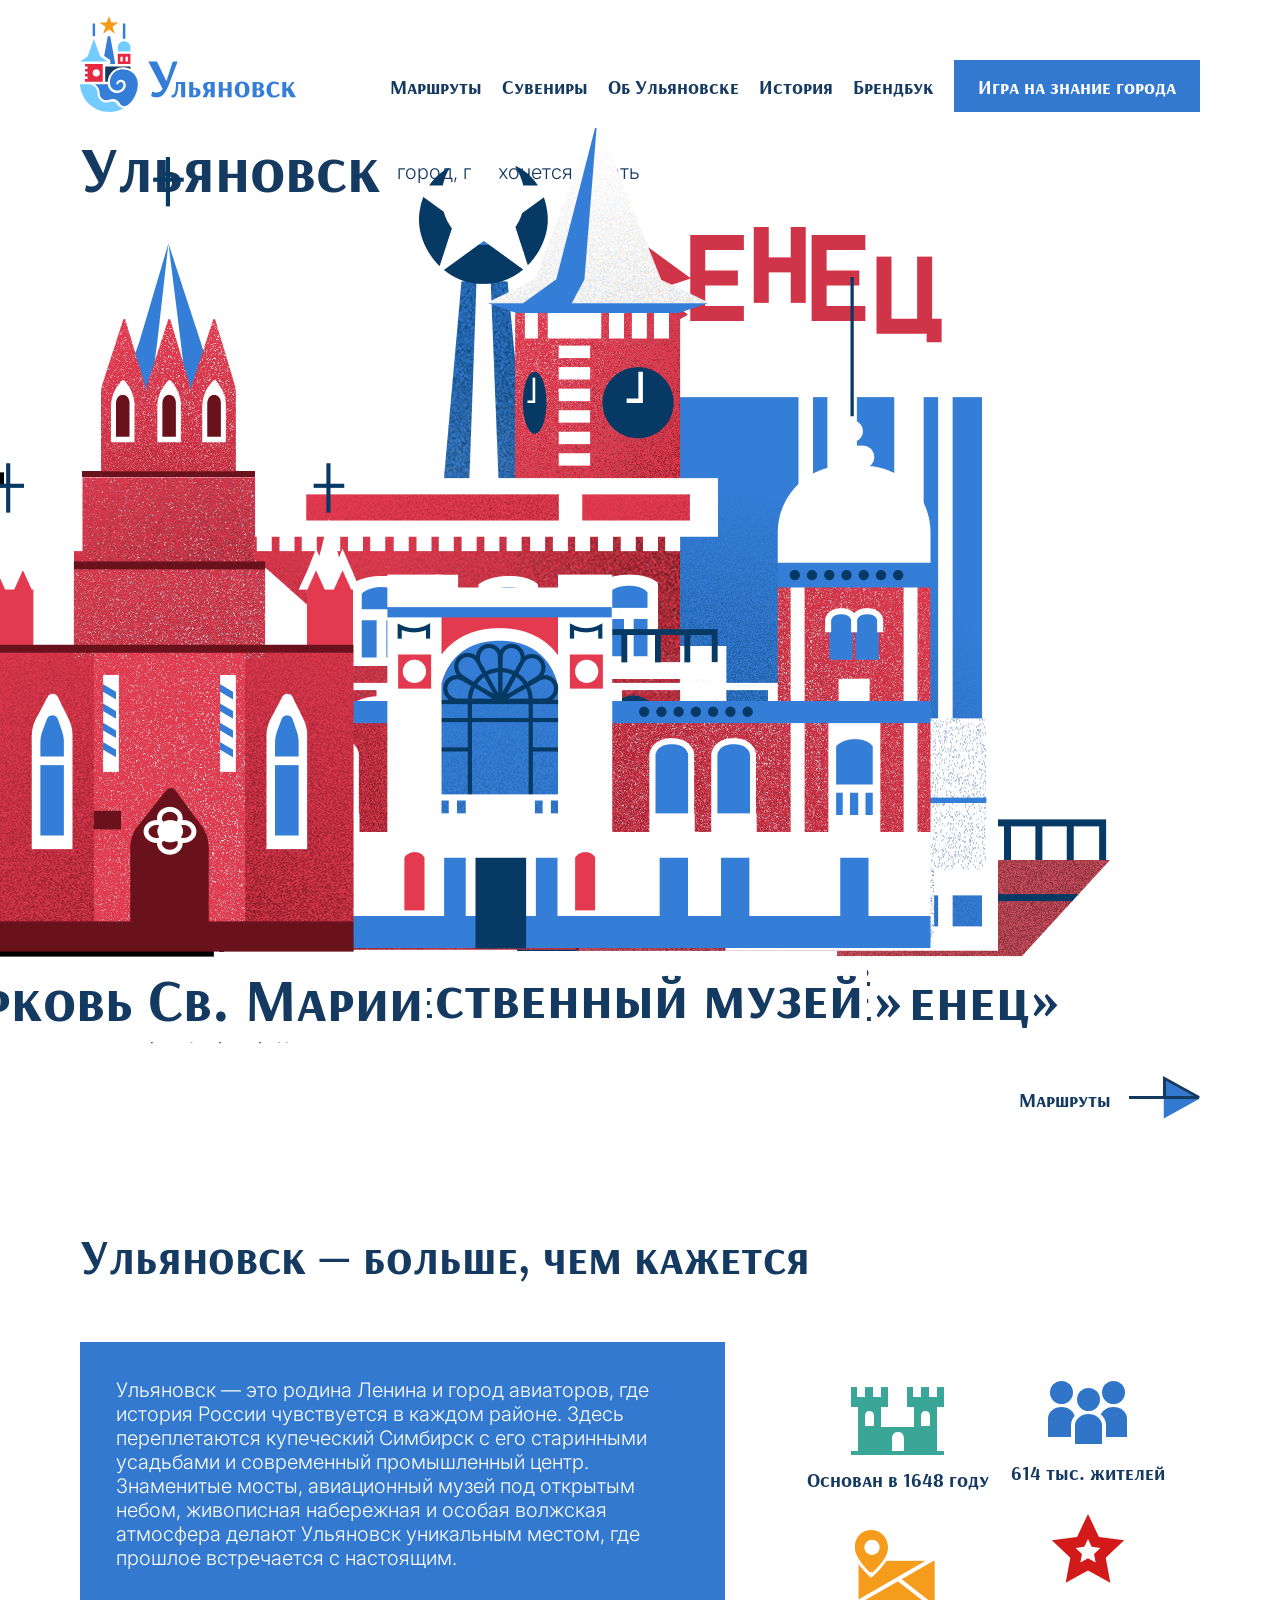
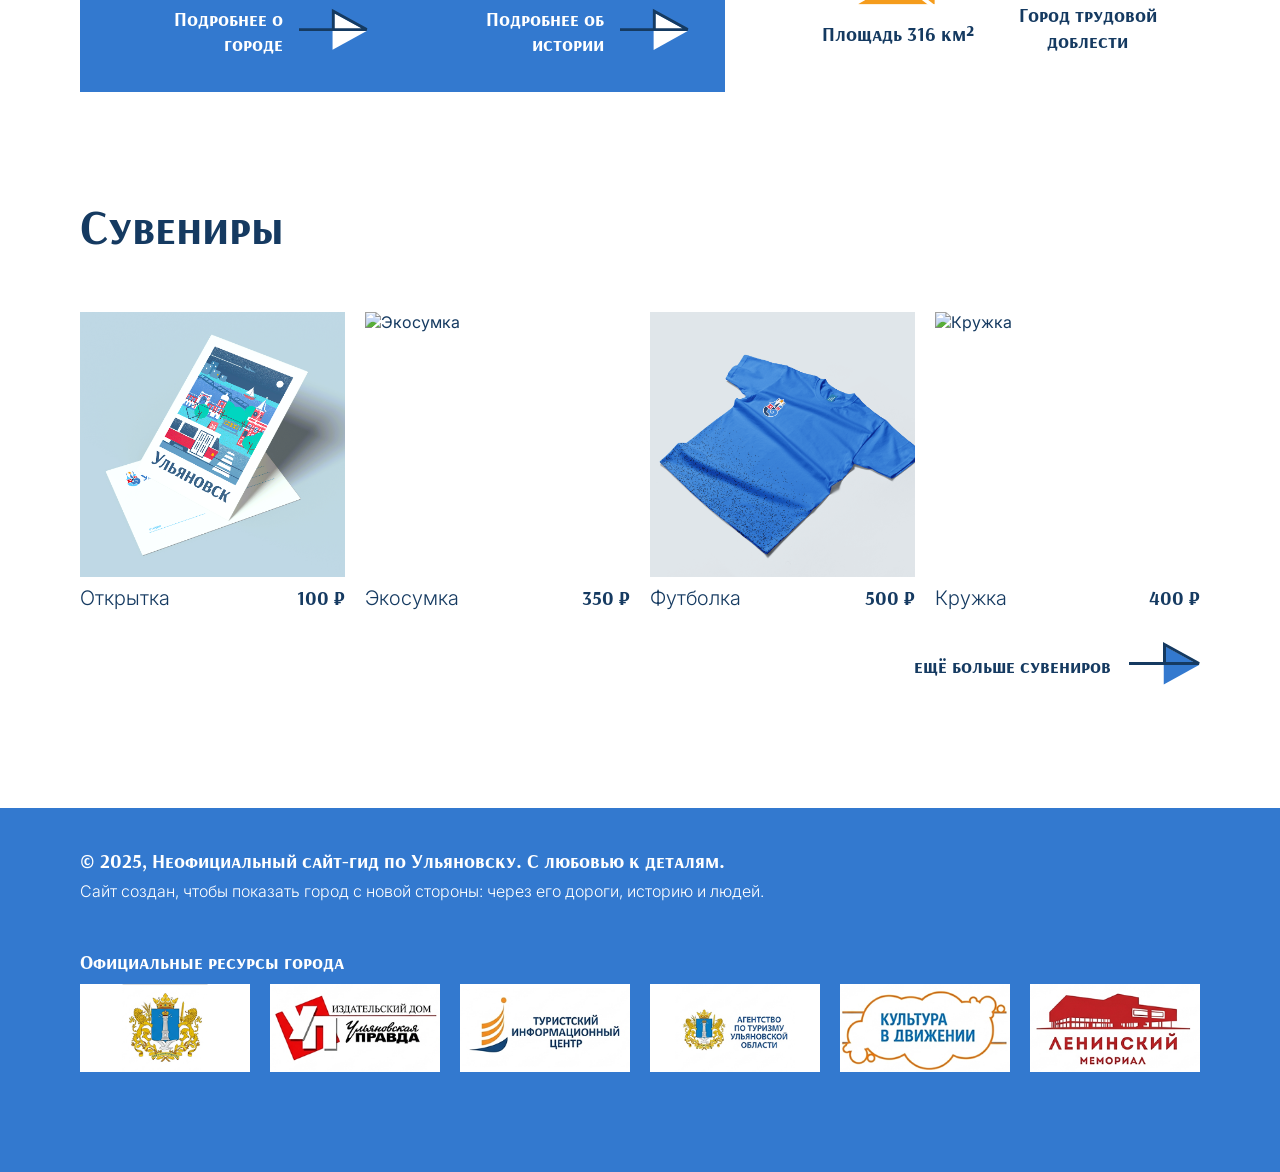
==== commit 1991fa09: "Redesign souvenirs popup, fix game title, add popup to index - game.html: make title a normal h1 (no" ====
--- a/index.html
+++ b/index.html
@@ -6,6 +6,7 @@
     <title>Сайт</title>
     <link rel="stylesheet" href="css/style.css">
     <link rel="stylesheet" href="css/index.css">
+    <link rel="stylesheet" href="css/souvenirs.css">
 </head>
 <body>
     <div class="container">
@@ -215,7 +216,9 @@
             <section class="souvenirs">
                 <h2 class="section-title">Сувениры</h2>
                 <div class="grid">
-                    <div class="souvenir-item">
+                    <div class="souvenir-item"
+                         data-specs="Мелованный картон 300 г/м²|Размер: 10×15 см"
+                         style="cursor:pointer">
                         <div class="souvenir-img-wrapper">
                             <img src="img/souvenirs/postcard.png" alt="Открытка" class="souvenir-img">
                         </div>
@@ -224,7 +227,11 @@
                             <span class="souvenir-price">100 ₽</span>
                         </div>
                     </div>
-                    <div class="souvenir-item">
+                    <div class="souvenir-item"
+                         data-color="натуральный бежевый"
+                         data-specs="100% хлопок|Размер: 40×35 см"
+                         data-weight="200 г"
+                         style="cursor:pointer">
                         <div class="souvenir-img-wrapper">
                             <img src="img/souvenirs/ecobag.png" alt="Экосумка" class="souvenir-img">
                         </div>
@@ -233,7 +240,11 @@
                             <span class="souvenir-price">350 ₽</span>
                         </div>
                     </div>
-                    <div class="souvenir-item">
+                    <div class="souvenir-item"
+                         data-color="голубой"
+                         data-specs="100% хлопок, премиум качество|Длина — 74 см|Ширина — 57 см"
+                         data-weight="300 г"
+                         style="cursor:pointer">
                         <div class="souvenir-img-wrapper">
                             <img src="img/souvenirs/tshirt.png" alt="Футболка" class="souvenir-img">
                         </div>
@@ -242,7 +253,10 @@
                             <span class="souvenir-price">500 ₽</span>
                         </div>
                     </div>
-                    <div class="souvenir-item">
+                    <div class="souvenir-item"
+                         data-specs="Керамика|Объём: 330 мл"
+                         data-weight="350 г"
+                         style="cursor:pointer">
                         <div class="souvenir-img-wrapper">
                             <img src="img/souvenirs/mug.png" alt="Кружка" class="souvenir-img">
                         </div>
@@ -297,7 +311,41 @@
         <p class="map-mobile-popup__text"></p>
     </div>
 
+    <!-- ══ Попап сувенира (используется при клике на главной) ══ -->
+    <div class="souv-modal" id="souvModal" hidden aria-modal="true" role="dialog">
+        <div class="souv-modal__overlay" id="souvModalOverlay"></div>
+        <div class="souv-modal__dialog">
+            <button class="souv-modal__close" id="souvModalClose" aria-label="Закрыть">
+                <span></span>
+                <span></span>
+                <span></span>
+            </button>
+            <div class="souv-modal__img-wrap" id="modalImgWrap"></div>
+            <div class="souv-modal__info">
+                <h2 class="souv-modal__name" id="modalName"></h2>
+                <div class="souv-modal__body" id="modalBody"></div>
+                <div class="souv-modal__price-row">
+                    <span class="souv-modal__price-label">Цена</span>
+                    <span class="souv-modal__dots"></span>
+                    <span class="souv-modal__price-val" id="modalPrice"></span>
+                </div>
+            </div>
+        </div>
+    </div>
+
+    <!-- ══ Полноэкранный просмотр фото ══ -->
+    <div class="souv-fullscreen" id="souvFullscreen" hidden>
+        <div class="souv-fullscreen__overlay" id="souvFullscreenOverlay"></div>
+        <img class="souv-fullscreen__img" id="souvFullscreenImg" src="" alt="">
+        <button class="souv-fullscreen__close" id="souvFullscreenClose" aria-label="Закрыть">
+            <span></span>
+            <span></span>
+            <span></span>
+        </button>
+    </div>
+
     <script src="js/script.js"></script>
+    <script src="js/souvenirs.js"></script>
 </div>
 </body>
 </html>
--- a/css/style.css
+++ b/css/style.css
@@ -1,12 +1,5 @@
 /* ===== ШРИФТЫ ===== */
-@import url('https://fonts.googleapis.com/css2?family=Inter:wght@300;700&display=swap');
-
-@font-face {
-    font-family: 'Arsenal SC';
-    src: url('../fonts/ArsenalSC-Bold.woff2') format('woff2');
-    font-weight: bold;
-    font-style: normal;
-}
+@import url('https://fonts.googleapis.com/css2?family=Arsenal+SC:ital,wght@0,400;0,700;1,400;1,700&family=Inter:wght@300;700&display=swap');
 
 /* ===== ЦВЕТА ===== */
 :root {
--- a/css/souvenirs.css
+++ b/css/souvenirs.css
@@ -0,0 +1,702 @@
+/* ===== СТРАНИЦА СУВЕНИРЫ ===== */
+
+/* Активная ссылка в меню */
+.nav-link--active {
+    color: var(--color-cta-bg);
+}
+
+/* ── Основная область ── */
+.souv-main {
+    padding-top: 10rem;
+    padding-bottom: 6rem;
+}
+
+/* ── Заголовок H1 ── */
+.souv-title {
+    font-family: 'Arsenal SC', sans-serif;
+    font-weight: bold;
+    font-size: clamp(3rem, 4.16vw, 5rem);
+    color: var(--color-text-primary);
+    line-height: 1.1;
+    margin-bottom: 2rem;
+}
+
+/* ══════════════════════════════════
+   ПАНЕЛЬ ПОИСКА + СОРТИРОВКИ
+══════════════════════════════════ */
+.souv-toolbar {
+    display: grid;
+    grid-template-columns: repeat(12, 1fr);
+    gap: 1.25rem;
+    margin-bottom: 0.75rem;
+}
+
+/* Поисковая строка — 9 колонок, стиль как у кнопок вариантов */
+.souv-search {
+    grid-column: 1 / 10;
+    padding: 0.5rem;
+    background: #ffffff;
+    border: 2px solid var(--color-cta-bg);
+    color: var(--color-text-primary);
+    font-family: 'Inter', sans-serif;
+    font-weight: 400;
+    font-size: 1rem;     /* 16px */
+    outline: none;
+    transition: box-shadow 0.15s ease;
+}
+
+.souv-search::placeholder {
+    color: #9ab3d4;
+}
+
+.souv-search:focus {
+    box-shadow: inset 0 0 0 1px var(--color-cta-bg);
+}
+
+/* Обёртка сортировки — 3 колонки */
+.souv-sort-wrap {
+    grid-column: 10 / 13;
+    position: relative;
+}
+
+/* Кнопка фильтра — синяя, как nav-link--cta */
+.souv-sort-btn {
+    display: flex;
+    align-items: center;
+    justify-content: space-between;
+    width: 100%;
+    padding: 0.5rem;
+    background-color: var(--color-cta-bg);
+    color: #ffffff;
+    border: none;
+    cursor: pointer;
+    font-family: 'Arsenal SC', sans-serif;
+    font-weight: bold;
+    font-size: 1rem;     /* 16px */
+    gap: 0.75rem;
+    transition: background-color 0.2s ease;
+}
+
+.souv-sort-btn:hover {
+    background-color: var(--color-cta-hover);
+}
+
+.souv-sort-arrow {
+    width: 2.25rem;
+    height: 1.5rem;
+    flex-shrink: 0;
+    /* цвета из SVG — белый треугольник + тёмно-синий контур */
+    transition: transform 0.2s ease;
+}
+
+.souv-sort-btn[aria-expanded="true"] .souv-sort-arrow {
+    transform: rotate(180deg);
+}
+
+/* Выпадающий список */
+.souv-sort-dropdown {
+    position: absolute;
+    top: calc(100% + 2px);
+    left: 0;
+    right: 0;
+    background: #ffffff;
+    border: 2px solid var(--color-cta-bg);
+    border-top: none;
+    list-style: none;
+    z-index: 100;
+}
+
+.souv-sort-dropdown[hidden] {
+    display: none;
+}
+
+/* Разделители между пунктами — как в мобильном меню */
+.souv-sort-dropdown li + li {
+    border-top: 0.125rem solid var(--color-cta-bg);
+}
+
+.souv-sort-option {
+    display: block;
+    width: 100%;
+    padding: 0.5rem;
+    background: none;
+    border: none;
+    text-align: left;
+    font-family: 'Arsenal SC', sans-serif;
+    font-weight: bold;
+    font-size: 1rem;     /* 16px */
+    color: var(--color-text-primary);
+    cursor: pointer;
+    transition: background 0.15s ease, color 0.15s ease;
+}
+
+.souv-sort-option:hover {
+    background: var(--color-cta-hover);
+    color: var(--color-text-primary);
+}
+
+.souv-sort-option--active {
+    color: var(--color-cta-bg);
+}
+
+/* Скрытая секция / карточка */
+.souv-section--hidden  { display: none; }
+.souv-card--hidden     { display: none; }
+
+/* Адрес под строкой поиска */
+.souv-address {
+    font-family: 'Inter', sans-serif;
+    font-weight: 400;
+    font-size: 1.5rem;   /* 24pt */
+    color: var(--color-text-primary);
+    margin-bottom: 3rem;
+}
+
+/* ══════════════════════════════════
+   СЕКЦИИ КАТЕГОРИЙ
+══════════════════════════════════ */
+.souv-section {
+    margin-bottom: 4rem;
+}
+
+.souv-section-title {
+    font-family: 'Arsenal SC', sans-serif;
+    font-weight: bold;
+    font-size: clamp(2rem, 2.5vw, 3rem);
+    color: var(--color-text-primary);
+    line-height: 1.1;
+    margin-bottom: 1.5rem;
+}
+
+/* ══════════════════════════════════
+   КАРТОЧКА ТОВАРА
+══════════════════════════════════ */
+.souv-card {
+    display: flex;
+    flex-direction: column;
+}
+
+/* Изображение / заглушка */
+.souv-card__img {
+    background: #e0e0e0;
+    overflow: hidden;
+    flex: 1;
+}
+
+.souv-card__img img {
+    width: 100%;
+    height: 100%;
+    object-fit: cover;
+    display: block;
+    transition: transform 0.35s ease;
+}
+
+/* Ховер — картинка увеличивается внутри рамки */
+.souv-card:hover .souv-card__img img {
+    transform: scale(1.06);
+}
+
+/* Заглушка — серый фон с иконкой */
+.souv-card__img--placeholder {
+    display: flex;
+    align-items: center;
+    justify-content: center;
+}
+
+.souv-card__img--placeholder::after {
+    content: '';
+    width: 3.5rem;
+    height: 3.5rem;
+    background-image: url("data:image/svg+xml,%3Csvg xmlns='http://www.w3.org/2000/svg' viewBox='0 0 24 24' fill='none'%3E%3Crect x='3' y='3' width='18' height='18' rx='2' stroke='%23aaa' stroke-width='1.5'/%3E%3Ccircle cx='8.5' cy='8.5' r='1.5' stroke='%23aaa' stroke-width='1.5'/%3E%3Cpath d='M3 16l5-5 4 4 3-3 6 6' stroke='%23aaa' stroke-width='1.5' stroke-linecap='round' stroke-linejoin='round'/%3E%3C/svg%3E");
+    background-size: contain;
+    background-repeat: no-repeat;
+    background-position: center;
+    opacity: 0.6;
+}
+
+/* Подпись: название + цена */
+.souv-card__footer {
+    display: flex;
+    justify-content: space-between;
+    align-items: baseline;
+    padding: 0.5rem 0 0;
+    gap: 0.5rem;
+}
+
+.souv-card__name {
+    font-family: 'Inter', sans-serif;
+    font-weight: 400;
+    font-size: 1.5rem;   /* 24pt */
+    color: var(--color-text-primary);
+    line-height: 1.2;
+}
+
+.souv-card__price {
+    font-family: 'Arsenal SC', sans-serif;
+    font-weight: bold;
+    font-size: 1.5rem;  /* 24pt */
+    color: var(--color-cta-bg);
+    white-space: nowrap;
+    flex-shrink: 0;
+}
+
+/* ══════════════════════════════════
+   СЕТКИ ПО СЕКЦИЯМ
+══════════════════════════════════ */
+.souv-grid {
+    display: grid;
+    grid-template-columns: repeat(12, 1fr);
+    gap: 1.25rem;
+}
+
+/* ── ОДЕЖДА (4 товара): бенто-раскладка ──
+   [sm][sm][   lg   ]
+   [  wide  ][   lg   ]
+*/
+.souv-grid--clothes .souv-card:nth-child(1) { grid-column: 1 / 4;  grid-row: 1; }
+.souv-grid--clothes .souv-card:nth-child(2) { grid-column: 4 / 7;  grid-row: 1; }
+.souv-grid--clothes .souv-card:nth-child(3) { grid-column: 7 / 13; grid-row: 1 / 3; }
+.souv-grid--clothes .souv-card:nth-child(4) { grid-column: 1 / 7;  grid-row: 2; }
+
+/* Высоты изображений для одежды */
+.souv-grid--clothes .souv-card:nth-child(1) .souv-card__img,
+.souv-grid--clothes .souv-card:nth-child(2) .souv-card__img { aspect-ratio: 1; }
+
+.souv-grid--clothes .souv-card:nth-child(4) .souv-card__img { aspect-ratio: 2; }
+
+/* ── ОТКРЫТКИ (4 товара): бенто — высокий справа + 2 маленьких + широкий ──
+   [sm][sm][   tall   ]
+   [  wide ][   tall   ]
+*/
+.souv-grid--postcards .souv-card:nth-child(1) { grid-column: 7 / 13; grid-row: 1 / 3; }
+.souv-grid--postcards .souv-card:nth-child(2) { grid-column: 1 / 4;  grid-row: 1; }
+.souv-grid--postcards .souv-card:nth-child(3) { grid-column: 4 / 7;  grid-row: 1; }
+.souv-grid--postcards .souv-card:nth-child(4) { grid-column: 1 / 7;  grid-row: 2; }
+
+.souv-grid--postcards .souv-card:nth-child(2) .souv-card__img,
+.souv-grid--postcards .souv-card:nth-child(3) .souv-card__img { aspect-ratio: 1; }
+.souv-grid--postcards .souv-card:nth-child(4) .souv-card__img { aspect-ratio: 2; }
+
+/* ── ЗНАЧКИ (6 товаров): бенто — кружка квадрат справа + 4 маленьких + широкий ──
+   [sm][sm][  square  ]
+   [sm][sm][  square  ]
+   [ wide  ]
+*/
+.souv-grid--badges .souv-card:nth-child(1) { grid-column: 1 / 4;  grid-row: 1; }
+.souv-grid--badges .souv-card:nth-child(2) { grid-column: 4 / 7;  grid-row: 1; }
+.souv-grid--badges .souv-card:nth-child(3) { grid-column: 7 / 13; grid-row: 1 / 3; }
+.souv-grid--badges .souv-card:nth-child(4) { grid-column: 1 / 4;  grid-row: 2; }
+.souv-grid--badges .souv-card:nth-child(5) { grid-column: 4 / 7;  grid-row: 2; }
+.souv-grid--badges .souv-card:nth-child(6) { grid-column: 1 / 7;  grid-row: 3; }
+
+.souv-grid--badges .souv-card:nth-child(1) .souv-card__img,
+.souv-grid--badges .souv-card:nth-child(2) .souv-card__img,
+.souv-grid--badges .souv-card:nth-child(3) .souv-card__img,
+.souv-grid--badges .souv-card:nth-child(4) .souv-card__img,
+.souv-grid--badges .souv-card:nth-child(5) .souv-card__img { aspect-ratio: 1; }
+.souv-grid--badges .souv-card:nth-child(6) .souv-card__img { aspect-ratio: 2; }
+
+/* ══════════════════════════════════
+   НОУТБУК (769–1366px)
+══════════════════════════════════ */
+@media (min-width: 769px) and (max-width: 1366px) {
+    .souv-main    { padding-top: 8rem; }
+    .souv-title   { font-size: 3rem; }
+    .souv-address { font-size: 1.25rem; }
+}
+
+/* ══════════════════════════════════
+   ПЛАНШЕТ (≤1000px)
+══════════════════════════════════ */
+@media (max-width: 1000px) {
+    .souv-main  { padding-top: 8rem; }
+
+    .souv-toolbar { grid-template-columns: repeat(8, 1fr); }
+    .souv-search  { grid-column: 1 / 7; }
+    .souv-sort-wrap { grid-column: 7 / 9; }
+
+    .souv-grid { grid-template-columns: repeat(8, 1fr); }
+
+    /* Одежда — 8-кол */
+    .souv-grid--clothes .souv-card:nth-child(1) { grid-column: 1 / 3; }
+    .souv-grid--clothes .souv-card:nth-child(2) { grid-column: 3 / 5; }
+    .souv-grid--clothes .souv-card:nth-child(3) { grid-column: 5 / 9; grid-row: 1 / 3; }
+    .souv-grid--clothes .souv-card:nth-child(4) { grid-column: 1 / 5; grid-row: 2; }
+
+    /* Открытки (4 карточки, 8-кол) */
+    .souv-grid--postcards .souv-card:nth-child(1) { grid-column: 5 / 9; grid-row: 1 / 3; }
+    .souv-grid--postcards .souv-card:nth-child(2) { grid-column: 1 / 3; grid-row: 1; }
+    .souv-grid--postcards .souv-card:nth-child(3) { grid-column: 3 / 5; grid-row: 1; }
+    .souv-grid--postcards .souv-card:nth-child(4) { grid-column: 1 / 5; grid-row: 2; }
+
+    /* Значки (6 карточек, 8-кол) */
+    .souv-grid--badges .souv-card:nth-child(1) { grid-column: 1 / 3; grid-row: 1; }
+    .souv-grid--badges .souv-card:nth-child(2) { grid-column: 3 / 5; grid-row: 1; }
+    .souv-grid--badges .souv-card:nth-child(3) { grid-column: 5 / 9; grid-row: 1 / 3; }
+    .souv-grid--badges .souv-card:nth-child(4) { grid-column: 1 / 3; grid-row: 2; }
+    .souv-grid--badges .souv-card:nth-child(5) { grid-column: 3 / 5; grid-row: 2; }
+    .souv-grid--badges .souv-card:nth-child(6) { grid-column: 1 / 5; grid-row: 3; }
+}
+
+/* ══════════════════════════════════
+   МОБИЛЬНЫЙ (≤768px)
+══════════════════════════════════ */
+@media (max-width: 768px) {
+    .souv-main    { padding-top: 7rem; padding-bottom: 3rem; }
+    .souv-title   { font-size: 2rem; margin-bottom: 1.25rem; }
+    .souv-address { font-size: 1rem; margin-bottom: 2rem; }
+
+    .souv-toolbar {
+        display: flex;
+        flex-direction: column;
+        gap: 0.75rem;
+    }
+
+    .souv-search    { width: 100%; }
+    .souv-sort-wrap { width: 100%; }
+    .souv-sort-btn  { width: 100%; }
+
+    /* 4-колоночная сетка, маленькие карточки = 2 кол, большие = 4 */
+    .souv-grid {
+        display: grid;
+        grid-template-columns: repeat(4, 1fr);
+        gap: 1rem;
+    }
+
+    /* Явно переопределяем все позиции (планшетные nth-child слишком специфичны) */
+
+    /* Одежда */
+    .souv-grid--clothes .souv-card:nth-child(1) { grid-column: 1 / 3; grid-row: auto; }
+    .souv-grid--clothes .souv-card:nth-child(2) { grid-column: 3 / 5; grid-row: auto; }
+    .souv-grid--clothes .souv-card:nth-child(3) { grid-column: 1 / 5; grid-row: auto; }
+    .souv-grid--clothes .souv-card:nth-child(4) { grid-column: 1 / 5; grid-row: auto; }
+
+    /* Открытки (мобильная, 4 карточки) */
+    .souv-grid--postcards .souv-card:nth-child(1) { grid-column: 1 / 5; grid-row: auto; }
+    .souv-grid--postcards .souv-card:nth-child(2) { grid-column: 1 / 3; grid-row: auto; }
+    .souv-grid--postcards .souv-card:nth-child(3) { grid-column: 3 / 5; grid-row: auto; }
+    .souv-grid--postcards .souv-card:nth-child(4) { grid-column: 1 / 5; grid-row: auto; }
+
+    /* Значки (мобильная, 6 карточек) */
+    .souv-grid--badges .souv-card:nth-child(1) { grid-column: 1 / 3; grid-row: auto; }
+    .souv-grid--badges .souv-card:nth-child(2) { grid-column: 3 / 5; grid-row: auto; }
+    .souv-grid--badges .souv-card:nth-child(3) { grid-column: 1 / 5; grid-row: auto; }
+    .souv-grid--badges .souv-card:nth-child(4) { grid-column: 1 / 3; grid-row: auto; }
+    .souv-grid--badges .souv-card:nth-child(5) { grid-column: 3 / 5; grid-row: auto; }
+    .souv-grid--badges .souv-card:nth-child(6) { grid-column: 1 / 5; grid-row: auto; }
+
+    /* Изображения: маленькие — квадрат, большие — шире */
+    .souv-grid .souv-card__img { aspect-ratio: 1; }
+
+    .souv-grid--clothes .souv-card:nth-child(3) .souv-card__img,
+    .souv-grid--badges .souv-card:nth-child(3) .souv-card__img { aspect-ratio: 1; }
+
+    .souv-grid--postcards .souv-card:nth-child(1) .souv-card__img { aspect-ratio: 16 / 9; }
+    .souv-grid--postcards .souv-card:nth-child(4) .souv-card__img { aspect-ratio: 2; }
+
+    .souv-grid--clothes .souv-card:nth-child(4) .souv-card__img { aspect-ratio: 2; }
+    .souv-grid--badges .souv-card:nth-child(6) .souv-card__img  { aspect-ratio: 2; }
+
+    .souv-results-grid { grid-template-columns: 1fr 1fr !important; }
+
+    .souv-card__name,
+    .souv-card__price { font-size: 1rem; }
+}
+
+/* ══════════════════════════════════
+   РЕЗУЛЬТАТЫ ПОИСКА
+══════════════════════════════════ */
+.souv-results {
+    display: none;   /* виден только при поиске */
+    margin-bottom: 4rem;
+}
+
+.souv-results.souv-results--active {
+    display: block;
+}
+
+.souv-results-title {
+    font-family: 'Arsenal SC', sans-serif;
+    font-weight: bold;
+    font-size: clamp(1.25rem, 1.5vw, 1.75rem);
+    color: var(--color-text-primary);
+    margin-bottom: 1.5rem;
+}
+
+/* Равномерная сетка результатов — 4 колонки */
+.souv-results-grid {
+    display: grid;
+    grid-template-columns: repeat(4, 1fr);
+    gap: 1.25rem;
+}
+
+/* В результатах у каждой карточки фиксированное квадратное фото */
+.souv-results-grid .souv-card__img {
+    aspect-ratio: 1;
+    flex: none;
+}
+
+.souv-no-results {
+    font-family: 'Inter', sans-serif;
+    font-weight: 300;
+    font-size: 1.25rem;
+    color: var(--color-text-primary);
+    opacity: 0.6;
+    padding: 2rem 0;
+}
+
+@media (max-width: 1000px) {
+    .souv-results-grid { grid-template-columns: repeat(3, 1fr); }
+}
+
+@media (max-width: 768px) {
+    .souv-results-grid { grid-template-columns: 1fr; }
+}
+
+/* ══════════════════════════════════
+   ПОПАП СУВЕНИРА
+══════════════════════════════════ */
+.souv-modal {
+    position: fixed;
+    inset: 0;
+    z-index: 1200;
+    display: flex;
+    align-items: center;
+    justify-content: center;
+}
+
+.souv-modal[hidden] { display: none; }
+
+.souv-modal__overlay {
+    position: absolute;
+    inset: 0;
+    background: rgba(16, 40, 80, 0.55);
+    cursor: pointer;
+}
+
+.souv-modal__dialog {
+    position: relative;
+    display: grid;
+    grid-template-columns: 7fr 5fr;
+    width: 78vw;
+    max-width: 1100px;
+    height: 70vh;
+    background: #f0f2f5;
+    overflow: hidden;
+}
+
+/* Кнопка закрыть — квадратный X, одинаковый отступ сверху и справа */
+.souv-modal__close {
+    position: absolute;
+    top: 1.25rem;
+    right: 1.25rem;
+    width: 1.5rem;
+    height: 1.5rem;
+    background: none;
+    border: none;
+    cursor: pointer;
+    z-index: 10;
+    padding: 0;
+}
+.souv-modal__close span {
+    display: block;
+    position: absolute;
+    top: 50%;
+    left: 0;
+    width: 100%;
+    height: 0.125rem;
+    background-color: var(--color-text-primary);
+    transition: background-color 0.15s;
+}
+.souv-modal__close span:nth-child(1) {
+    transform: translateY(-50%) rotate(45deg);
+}
+.souv-modal__close span:nth-child(2) { display: none; }
+.souv-modal__close span:nth-child(3) {
+    transform: translateY(-50%) rotate(-45deg);
+}
+.souv-modal__close:hover span { background-color: var(--color-cta-bg); }
+
+/* Левая часть — изображение: фиксированная высота = высота диалога */
+.souv-modal__img-wrap {
+    position: relative;
+    background: #d5d8dd;
+    display: flex;
+    align-items: center;
+    justify-content: center;
+    height: 100%;
+    overflow: hidden;
+    cursor: zoom-in;
+}
+
+.souv-modal__img-wrap img {
+    width: 100%;
+    height: 100%;
+    object-fit: cover;
+    display: block;
+    pointer-events: none;
+}
+
+/* Полноэкранный просмотр */
+.souv-fullscreen {
+    position: fixed;
+    inset: 0;
+    z-index: 1300;
+    display: flex;
+    align-items: center;
+    justify-content: center;
+}
+.souv-fullscreen[hidden] { display: none; }
+
+.souv-fullscreen__overlay {
+    position: absolute;
+    inset: 0;
+    background: rgba(0,0,0,0.9);
+    cursor: pointer;
+}
+
+.souv-fullscreen__img {
+    position: relative;
+    max-width: 92vw;
+    max-height: 92vh;
+    object-fit: contain;
+    z-index: 1;
+}
+
+/* Кнопка закрыть полноэкранный просмотр — стиль как у бургер-X */
+.souv-fullscreen__close {
+    position: absolute;
+    top: 1.25rem;
+    right: 1.25rem;
+    width: 2.3125rem;
+    height: 1rem;
+    background: none;
+    border: none;
+    cursor: pointer;
+    z-index: 2;
+    display: flex;
+    flex-direction: column;
+    gap: 0.3125rem;
+    justify-content: center;
+    padding: 0;
+}
+.souv-fullscreen__close span {
+    display: block;
+    width: 100%;
+    height: 0.125rem;
+    background-color: #ffffff;
+    transition: background-color 0.15s;
+}
+.souv-fullscreen__close span:nth-child(1) {
+    transform: rotate(45deg) translate(0.3125rem, 0.3125rem);
+}
+.souv-fullscreen__close span:nth-child(2) { opacity: 0; }
+.souv-fullscreen__close span:nth-child(3) {
+    transform: rotate(-45deg) translate(0.3125rem, -0.3125rem);
+}
+.souv-fullscreen__close:hover span { opacity: 0.75; }
+
+/* Плейсхолдер в попапе */
+.souv-modal__img-wrap--placeholder::after {
+    content: '';
+    width: 5rem;
+    height: 5rem;
+    background-image: url("data:image/svg+xml,%3Csvg xmlns='http://www.w3.org/2000/svg' viewBox='0 0 24 24' fill='none'%3E%3Crect x='3' y='3' width='18' height='18' rx='2' stroke='%23aaa' stroke-width='1.5'/%3E%3Ccircle cx='8.5' cy='8.5' r='1.5' stroke='%23aaa' stroke-width='1.5'/%3E%3Cpath d='M3 16l5-5 4 4 3-3 6 6' stroke='%23aaa' stroke-width='1.5' stroke-linecap='round' stroke-linejoin='round'/%3E%3C/svg%3E");
+    background-size: contain;
+    background-repeat: no-repeat;
+    background-position: center;
+    opacity: 0.5;
+}
+
+/* Правая часть — информация */
+.souv-modal__info {
+    display: flex;
+    flex-direction: column;
+    padding: 2.5rem 2rem 2rem 2rem;
+    border-left: none;
+}
+
+.souv-modal__name {
+    font-family: 'Arsenal SC', sans-serif;
+    font-weight: bold;
+    font-size: clamp(2rem, 2.5vw, 3rem);
+    color: var(--color-text-primary);
+    line-height: 1.1;
+    margin-bottom: 1.25rem;
+}
+
+.souv-modal__body {
+    flex: 1;
+    font-family: 'Inter', sans-serif;
+    font-size: 1.125rem;
+    color: var(--color-text-primary);
+    line-height: 1.7;
+}
+
+.souv-modal__body p { margin: 0; }
+
+.souv-modal__color { margin-bottom: 0.75rem !important; }
+
+.souv-modal__specs-title {
+    font-weight: 700;
+    margin-bottom: 0.1rem !important;
+}
+
+.souv-modal__weight { margin-top: 0.75rem !important; }
+
+/* Строка цены: Цена ........... 500 ₽ */
+.souv-modal__price-row {
+    display: flex;
+    align-items: baseline;
+    gap: 0.5rem;
+    margin-top: 2rem;
+    padding-top: 1.5rem;
+    border-top: 1px solid rgba(16,40,80,0.15);
+}
+
+.souv-modal__price-label {
+    font-family: 'Inter', sans-serif;
+    font-size: 1.5rem;
+    color: var(--color-text-primary);
+    white-space: nowrap;
+}
+
+.souv-modal__dots {
+    flex: 1;
+    border-bottom: 2px dotted var(--color-text-primary);
+    opacity: 0.35;
+    margin-bottom: 0.3rem;
+}
+
+.souv-modal__price-val {
+    font-family: 'Arsenal SC', sans-serif;
+    font-weight: bold;
+    font-size: 2rem;
+    color: var(--color-text-primary);
+    white-space: nowrap;
+}
+
+/* Мобильный попап */
+@media (max-width: 768px) {
+    .souv-modal__dialog {
+        grid-template-columns: 1fr;
+        grid-template-rows: auto 1fr;
+        width: 92vw;
+        max-height: 90vh;
+        overflow-y: auto;
+    }
+
+    .souv-modal__img-wrap { height: 200px; aspect-ratio: unset; }
+    .souv-modal__info { border-left: none; border-top: none; padding: 1.5rem; }
+    .souv-modal__name { font-size: 1.75rem; }
+    .souv-modal__body { font-size: 1rem; }
+    .souv-modal__price-val { font-size: 1.5rem; }
+
+    /* Крестик чуть меньше, жирность линии та же */
+    .souv-modal__close {
+        top: 0.75rem;
+        right: 0.75rem;
+        width: 1.125rem;
+        height: 1.125rem;
+    }
+}
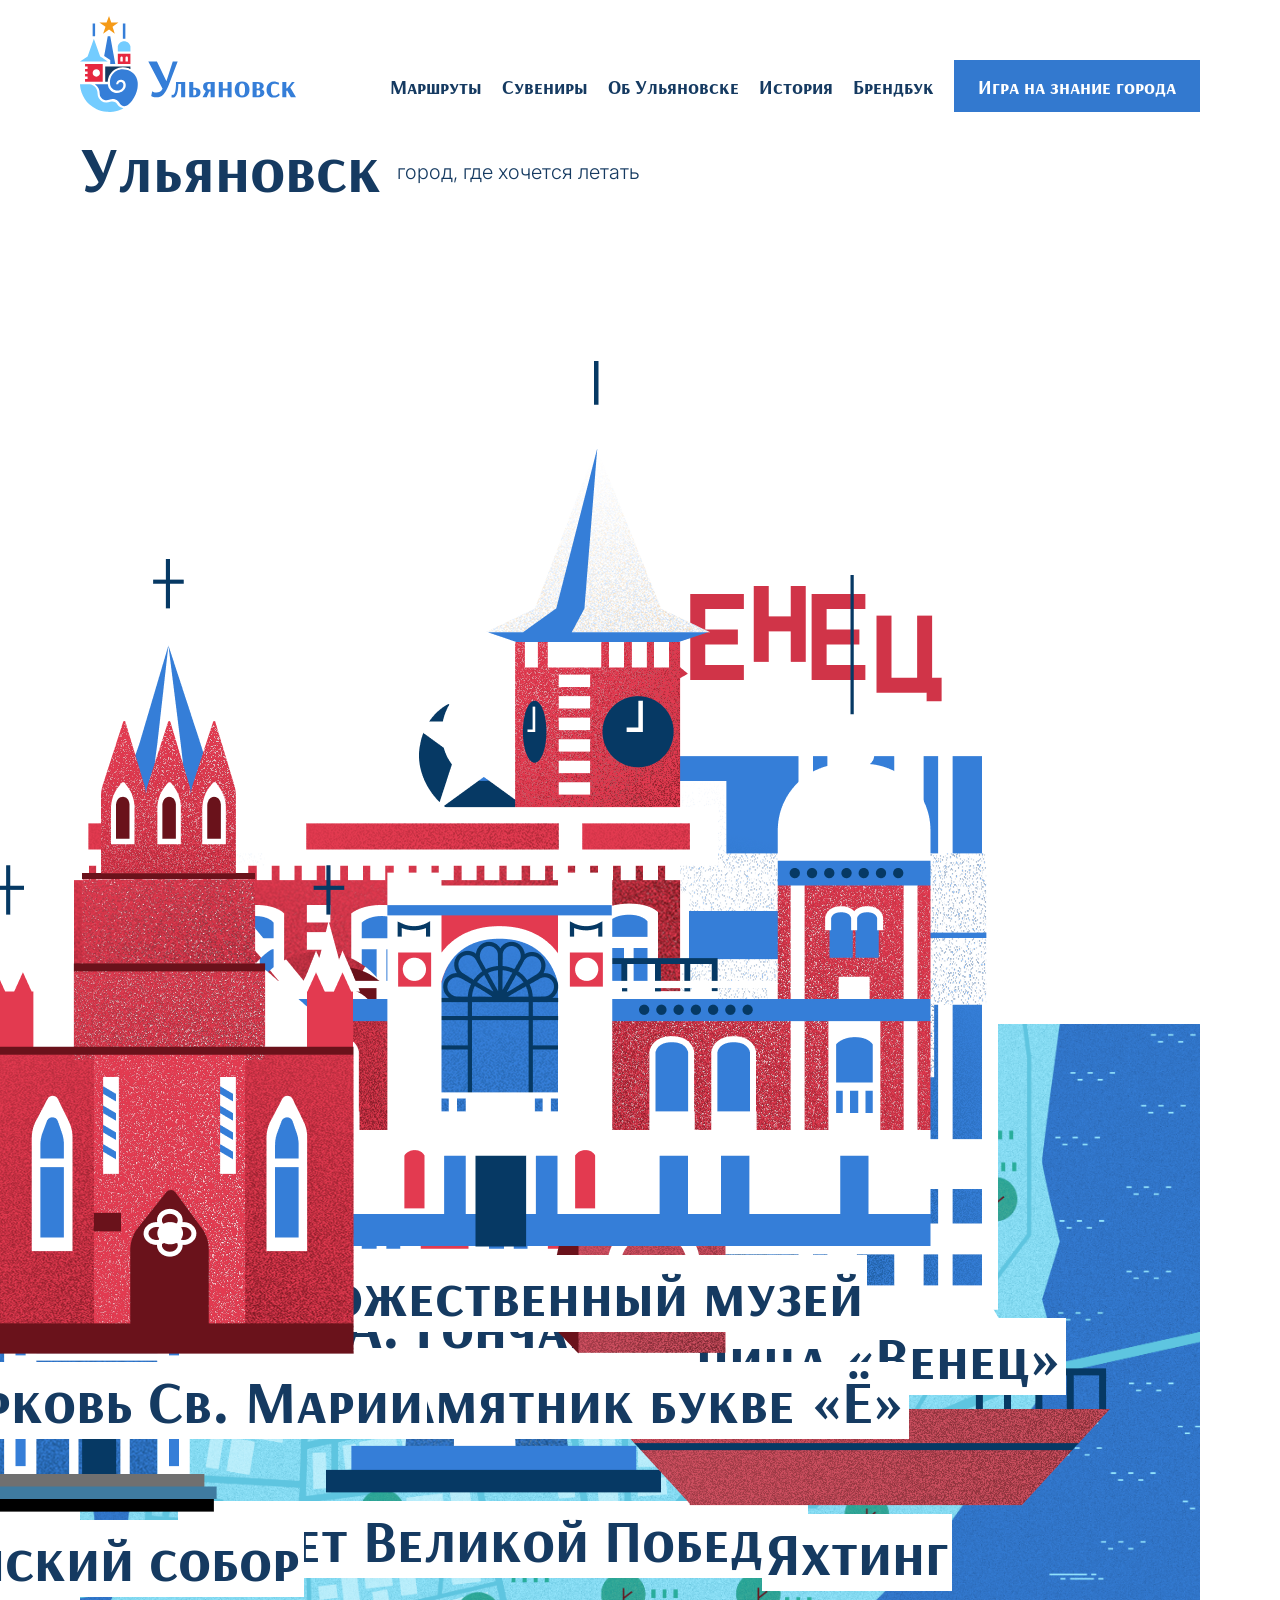
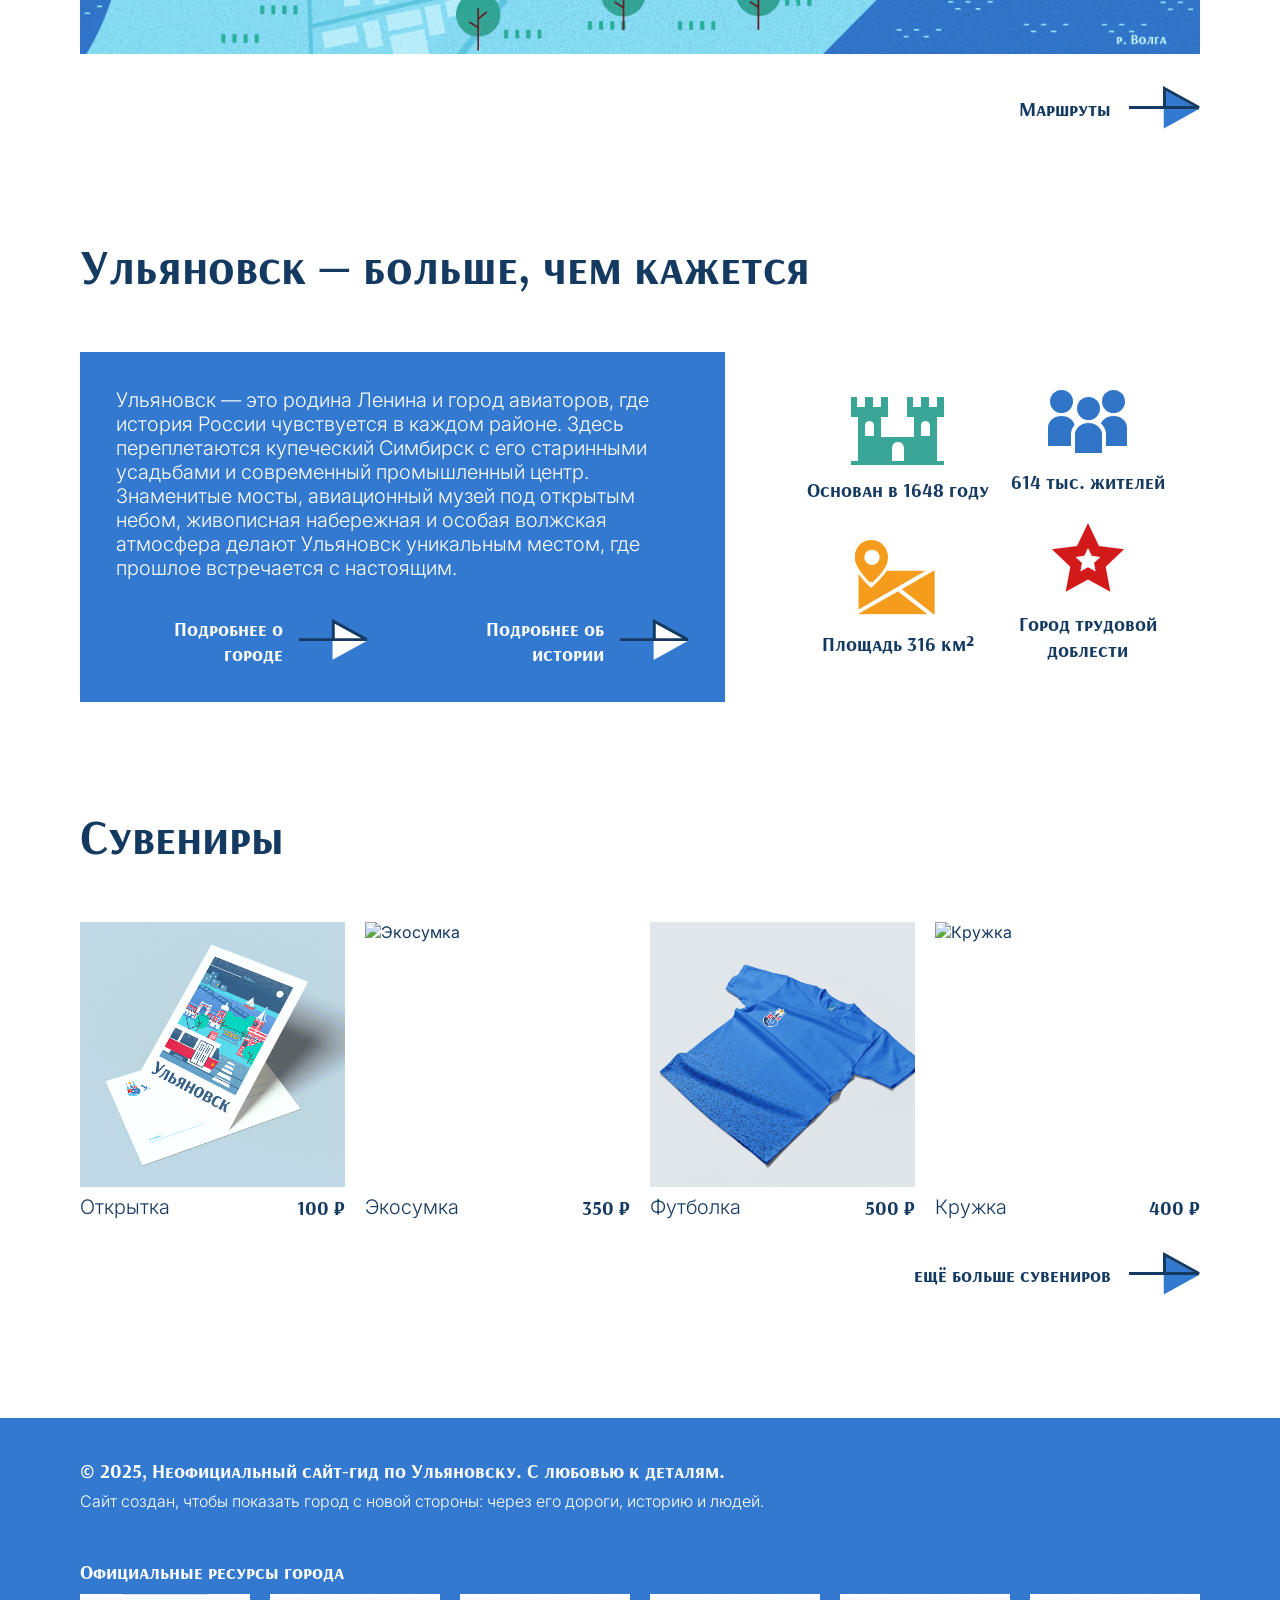
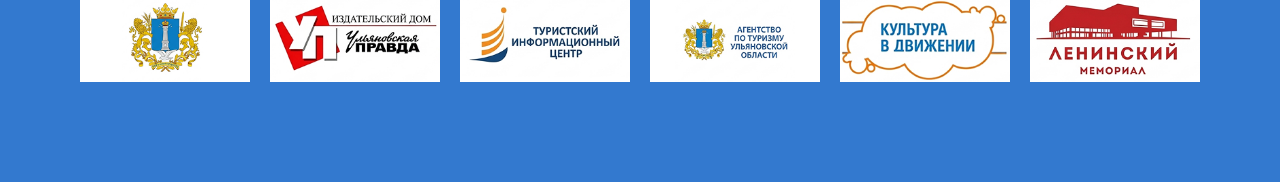
==== commit f2ef5277: "Сжатая версия фона карты (map-background) Co-Authored-By: Claude Sonnet 4.6 <noreply@anthropic.com>" ====
--- a/index.html
+++ b/index.html
@@ -42,10 +42,10 @@
                 </div>
                 <div class="hero-video-wrapper">
                     <video class="hero-video hero-video--desktop" autoplay loop muted playsinline preload="auto">
-                        <source src="img/animation-intro.mp4" type="video/mp4">
+                        <source src="img/compressed_animation-intro.mp4" type="video/mp4">
                     </video>
                     <video class="hero-video hero-video--mobile" autoplay loop muted playsinline preload="auto">
-                        <source src="img/animation-intro-mobile.mp4" type="video/mp4">
+                        <source src="img/compressed_animation-intro-mobile.mp4" type="video/mp4">
                     </video>
                 </div>
             </section>
@@ -53,7 +53,7 @@
             <section class="city-map">
                 <h2 class="section-title">Карта центра города</h2>
                 <div class="map-container">
-                    <img src="img/map/map-background.png" alt="Фон карты центра города" class="map-bg">
+                    <img src="img/map/map-background (2).png" alt="Фон карты центра города" class="map-bg">
                     <div class="map-markers">
                         <div class="map-marker map-marker--30-let-pobedy" data-marker="30 лет Великой Победы">
                             <img src="img/map/great-victory.png" alt="30 лет Великой Победы" class="marker-icon">
@@ -147,24 +147,18 @@
 
             <section class="about">
                 <h2 class="section-title">Ульяновск — больше, чем кажется</h2>
-                <!-- Мобильная статистика — перед плашкой, 4 колонки -->
+                <!-- Мобильная статистика — таблица 4 колонки: ряд 1 иконки, ряд 2 подписи -->
                 <div class="stat-mobile">
-                    <div class="stat-mobile-item">
-                        <img src="img/fortress.svg" alt="Крепость" class="stat-icon">
-                        <span class="stat-text">Основан в&nbsp;1648 году</span>
-                    </div>
-                    <div class="stat-mobile-item">
-                        <img src="img/area.svg" alt="Площадь" class="stat-icon">
-                        <span class="stat-text">Площадь 316 км²</span>
-                    </div>
-                    <div class="stat-mobile-item">
-                        <img src="img/residents.svg" alt="Жители" class="stat-icon">
-                        <span class="stat-text">614 тыс. жителей</span>
-                    </div>
-                    <div class="stat-mobile-item">
-                        <img src="img/star.svg" alt="Звезда" class="stat-icon">
-                        <span class="stat-text">Город трудовой<br>доблести</span>
-                    </div>
+                    <!-- Ряд 1: иконки по нижнему краю -->
+                    <img src="img/fortress.svg" alt="Крепость" class="stat-icon">
+                    <img src="img/area.svg" alt="Площадь" class="stat-icon">
+                    <img src="img/residents.svg" alt="Жители" class="stat-icon">
+                    <img src="img/star.svg" alt="Звезда" class="stat-icon">
+                    <!-- Ряд 2: подписи -->
+                    <span class="stat-text">Основан в&nbsp;1648 году</span>
+                    <span class="stat-text">Площадь 316 км²</span>
+                    <span class="stat-text">614 тыс. жителей</span>
+                    <span class="stat-text">Город трудовой<br>доблести</span>
                 </div>
                 <div class="grid">
                     <div class="about-card">
--- a/css/index.css
+++ b/css/index.css
@@ -705,8 +705,28 @@
     .stat-mobile {
         display: grid;
         grid-template-columns: repeat(4, 1fr);
-        gap: 0.75rem;
+        grid-template-rows: auto auto;
+        column-gap: 0;
+        row-gap: 0.5rem;
         margin-bottom: 1.25rem;
+    }
+    .stat-mobile .stat-icon {
+        align-self: end;
+        justify-self: center;
+        width: auto;
+        max-width: 4.125rem;
+        height: auto;
+        object-fit: contain;
+        display: block;
+    }
+    .stat-mobile .stat-text {
+        justify-self: center;
+        text-align: center;
+        font-family: 'Arsenal SC', sans-serif;
+        font-weight: bold;
+        font-size: 0.9375rem;
+        color: var(--color-text-primary);
+        line-height: 1.3;
     }
 
     /* Блок "О городе": плашка на всю ширину */
@@ -875,38 +895,37 @@
         font-size: 1.25rem; /* 20px */
     }
 
-    /* Мобильная статистика — 4 fluid-колонки, растягиваются вместе с экраном */
+    /* Мобильная статистика — таблица 4 колонки, без боковых отступов */
     .stat-mobile {
         display: grid;
         grid-template-columns: repeat(4, 1fr);
-        gap: 0.5rem;
-        margin-bottom: 1rem; /* 16px — внешний отступ до плашки */
-    }
-
-    .stat-mobile-item {
-        display: flex;
-        flex-direction: column;
-        align-items: center;
-        text-align: center;
-        gap: 0.5rem; /* 8px */
-        width: 100%; /* растягивается на свою колонку */
-    }
-
-    .stat-mobile-item .stat-icon {
-        width: 100%;
-        max-width: 4.125rem; /* 66px — не шире оригинала */
+        grid-template-rows: auto auto;
+        column-gap: 0;
+        row-gap: 0.5rem;
+        margin-left: -1rem;   /* выход за padding контейнера */
+        margin-right: -1rem;
+        margin-bottom: 1rem;
+    }
+
+    .stat-mobile .stat-icon {
+        align-self: end;      /* прижать к нижнему краю первого ряда */
+        justify-self: center;
+        width: auto;
+        max-width: 3.5rem;
         height: auto;
         object-fit: contain;
         display: block;
     }
 
-    .stat-mobile-item .stat-text {
+    .stat-mobile .stat-text {
+        justify-self: center;
+        text-align: center;
         font-family: 'Arsenal SC', sans-serif;
         font-weight: bold;
-        font-size: 0.9375rem; /* 15px — выделение в тексте 2 */
+        font-size: 0.8125rem; /* 13px — компактно */
         color: var(--color-text-primary);
         line-height: 1.3;
-        white-space: normal;
+        padding: 0 0.25rem;
     }
 
     /* О городе */
--- a/css/souvenirs.css
+++ b/css/souvenirs.css
@@ -34,13 +34,14 @@
 /* Поисковая строка — 9 колонок, стиль как у кнопок вариантов */
 .souv-search {
     grid-column: 1 / 10;
-    padding: 0.5rem;
+    height: 4.5rem;
+    padding: 0 1.5rem;
     background: #ffffff;
     border: 2px solid var(--color-cta-bg);
     color: var(--color-text-primary);
     font-family: 'Inter', sans-serif;
     font-weight: 400;
-    font-size: 1rem;     /* 16px */
+    font-size: 1.5rem;   /* 24pt */
     outline: none;
     transition: box-shadow 0.15s ease;
 }
@@ -65,14 +66,15 @@
     align-items: center;
     justify-content: space-between;
     width: 100%;
-    padding: 0.5rem;
+    height: 4.5rem;
+    padding: 0 1.5rem;
     background-color: var(--color-cta-bg);
     color: #ffffff;
     border: none;
     cursor: pointer;
     font-family: 'Arsenal SC', sans-serif;
     font-weight: bold;
-    font-size: 1rem;     /* 16px */
+    font-size: 1.5rem;   /* 24pt */
     gap: 0.75rem;
     transition: background-color 0.2s ease;
 }
@@ -118,13 +120,13 @@
 .souv-sort-option {
     display: block;
     width: 100%;
-    padding: 0.5rem;
+    padding: 0.875rem 1.5rem;
     background: none;
     border: none;
     text-align: left;
     font-family: 'Arsenal SC', sans-serif;
     font-weight: bold;
-    font-size: 1rem;     /* 16px */
+    font-size: 1.5rem;   /* 24pt */
     color: var(--color-text-primary);
     cursor: pointer;
     transition: background 0.15s ease, color 0.15s ease;
@@ -229,6 +231,11 @@
     font-size: 1.5rem;   /* 24pt */
     color: var(--color-text-primary);
     line-height: 1.2;
+    /* Обрезка до 2 строк с многоточием */
+    display: -webkit-box;
+    -webkit-line-clamp: 2;
+    -webkit-box-orient: vertical;
+    overflow: hidden;
 }
 
 .souv-card__price {
@@ -352,9 +359,10 @@
         gap: 0.75rem;
     }
 
-    .souv-search    { width: 100%; }
+    .souv-search    { width: 100%; height: auto; padding: 0.5rem; font-size: 1rem; }
     .souv-sort-wrap { width: 100%; }
-    .souv-sort-btn  { width: 100%; }
+    .souv-sort-btn  { width: 100%; height: auto; padding: 0.5rem; font-size: 1rem; }
+    .souv-sort-option { padding: 0.5rem; font-size: 1rem; }
 
     /* 4-колоночная сетка, маленькие карточки = 2 кол, большие = 4 */
     .souv-grid {
@@ -692,11 +700,11 @@
     .souv-modal__body { font-size: 1rem; }
     .souv-modal__price-val { font-size: 1.5rem; }
 
-    /* Крестик чуть меньше, жирность линии та же */
+    /* Крестик немного меньше десктопного, жирность линии та же */
     .souv-modal__close {
-        top: 0.75rem;
-        right: 0.75rem;
-        width: 1.125rem;
-        height: 1.125rem;
+        top: 0.875rem;
+        right: 0.875rem;
+        width: 1.375rem;
+        height: 1.375rem;
     }
 }
